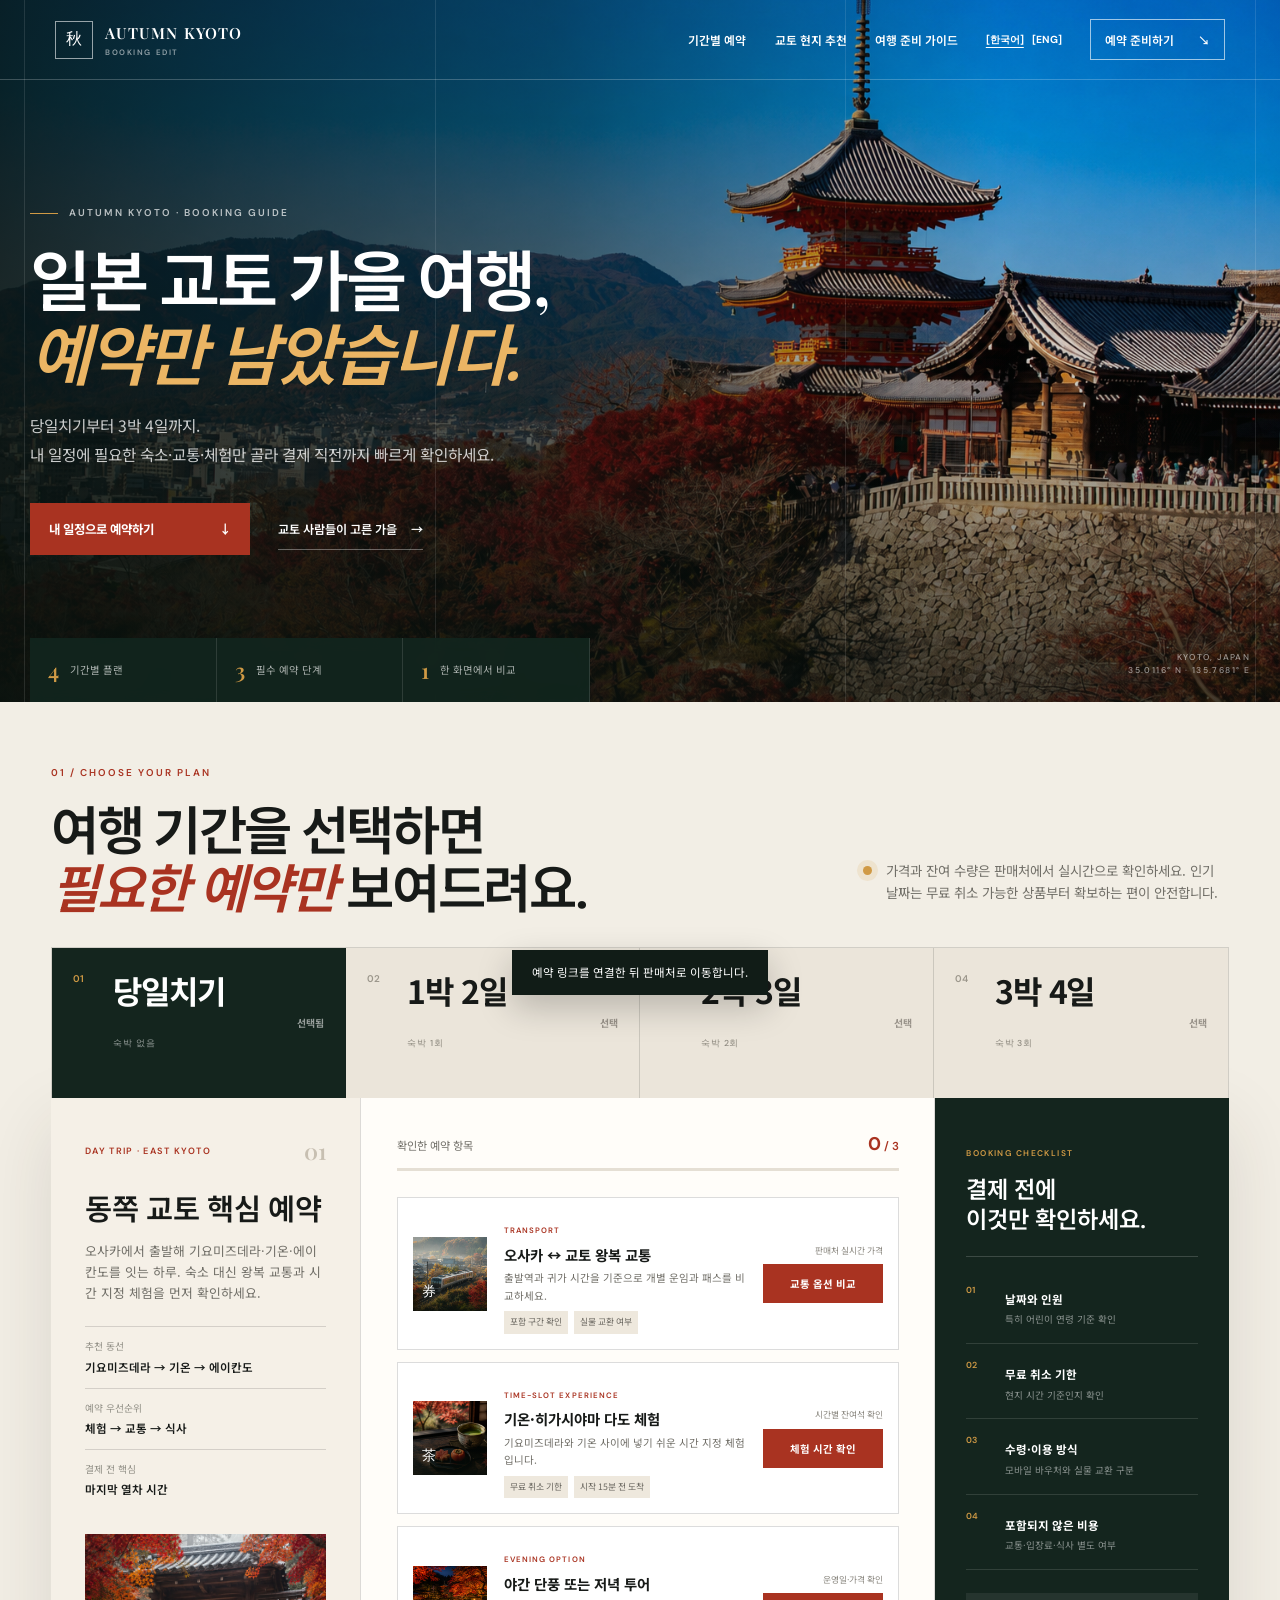
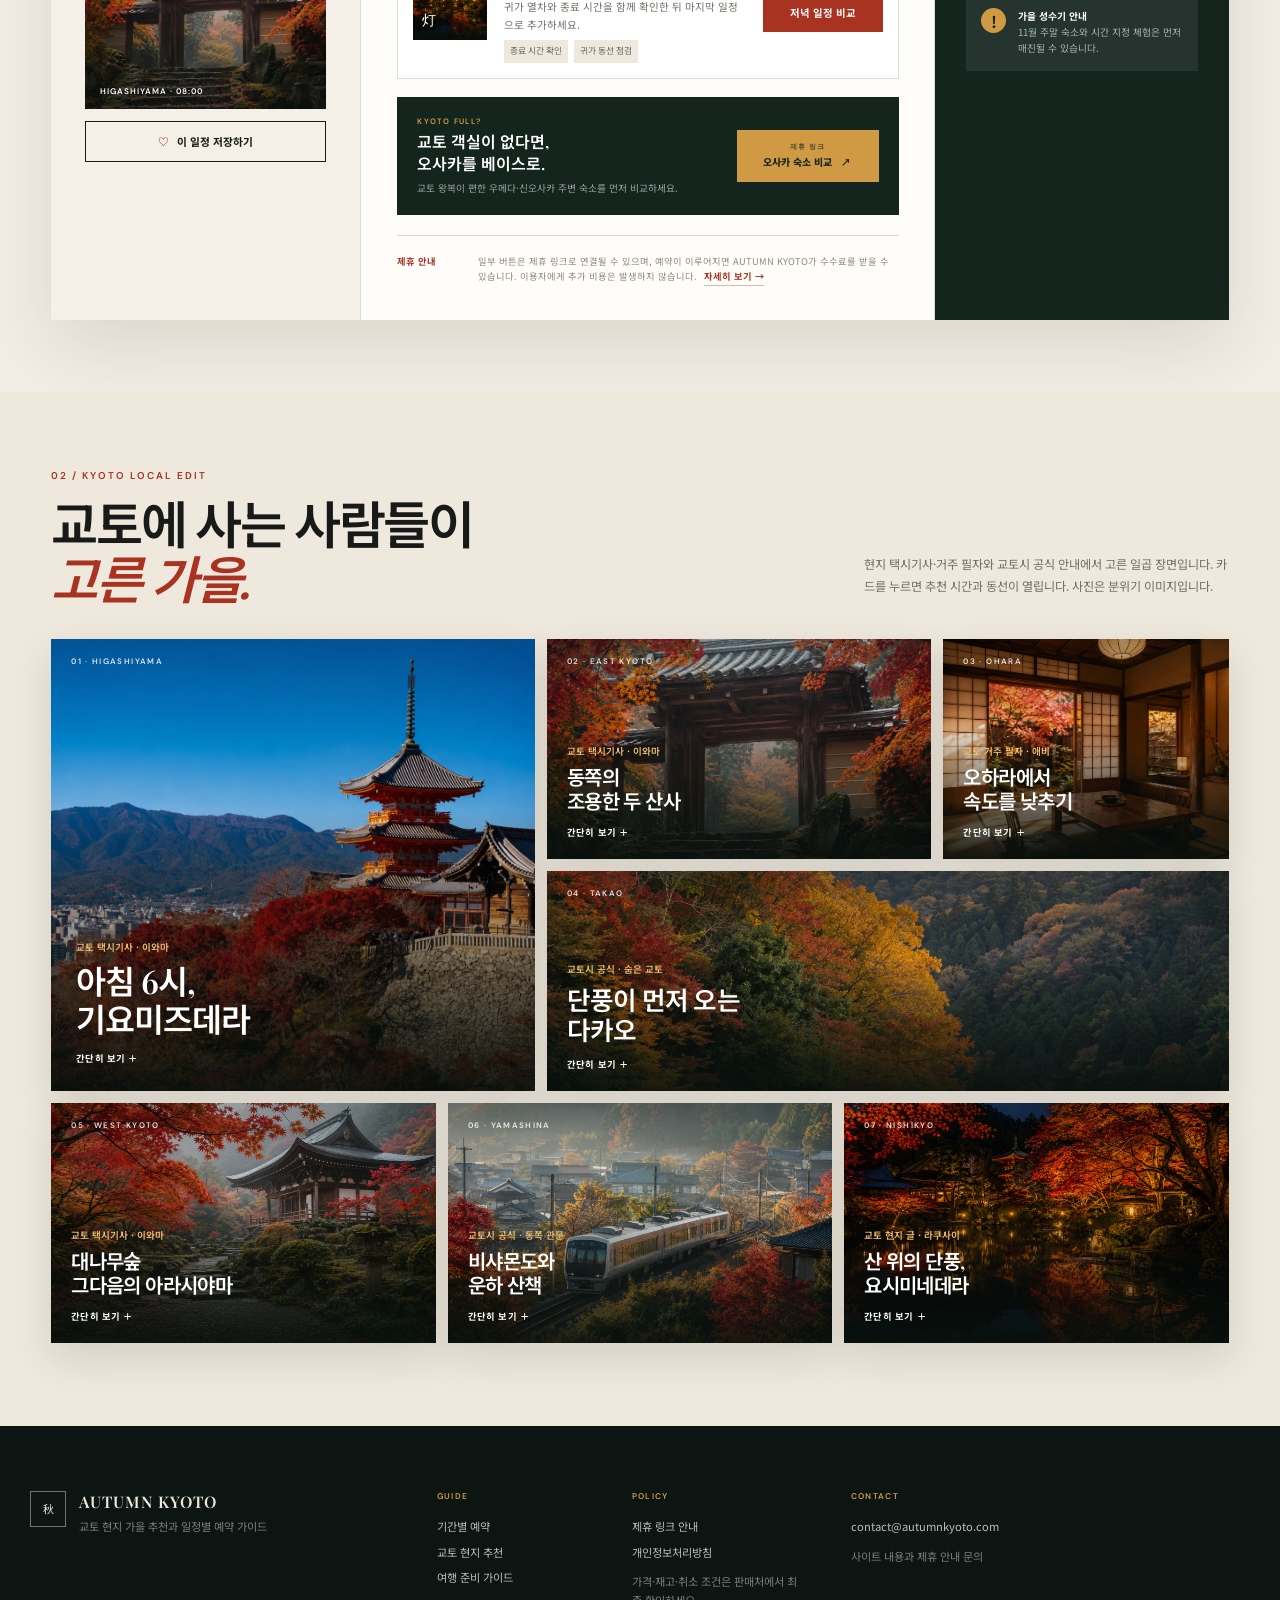
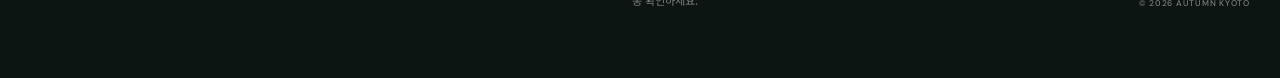
==== index.html @ b83fb111 "한국어 선택 언어 쿠키 연결" ====
<!doctype html>
<html lang="ko">
<head>
  <meta charset="UTF-8" />
  <meta name="viewport" content="width=device-width, initial-scale=1" />
  <meta name="description" content="일본 교토 가을 여행을 준비하는 한국인을 위한 현지 가이드. 교토 주민과 일본인이 추천하는 단풍 명소 7곳, 일정별 숙소·교통·체험 예약과 오사카 숙박 옵션을 한 번에 비교하세요." />
  <meta name="robots" content="index,follow,max-image-preview:large" />
  <meta name="google-site-verification" content="s9GA9b6uQU6ZbinOxXhGVkT0QksUnSZTHZRjvuirt-E" />
  <meta name="naver-site-verification" content="afc0cd8fdc9e73c9157fe103bc3ea1c861988723" />
  <meta name="theme-color" content="#14251e" />
  <link rel="canonical" href="https://autumnkyoto.com/" />
  <link rel="alternate" hreflang="ko" href="https://autumnkyoto.com/" />
  <link rel="alternate" hreflang="en" href="https://autumnkyoto.com/index-en.html" />
  <link rel="alternate" hreflang="x-default" href="https://autumnkyoto.com/" />
  <meta property="og:type" content="website" />
  <meta property="og:locale" content="ko_KR" />
  <meta property="og:site_name" content="AUTUMN KYOTO" />
  <meta property="og:title" content="일본 교토 가을 여행 | 현지인 추천 단풍 명소·일정별 예약" />
  <meta property="og:description" content="일본 교토 가을 여행을 준비한다면 현지인이 권하는 단풍 명소 7곳과 일정별 예약, 오사카 숙박 옵션을 함께 확인하세요." />
  <meta property="og:url" content="https://autumnkyoto.com/" />
  <meta property="og:image" content="https://autumnkyoto.com/kyoto-autumn-hero.png" />
  <meta property="og:image:width" content="1672" />
  <meta property="og:image:height" content="941" />
  <meta property="og:image:alt" content="교토의 붉은 가을 단풍 풍경" />
  <meta name="twitter:card" content="summary_large_image" />
  <meta name="twitter:title" content="일본 교토 가을 여행 | 현지인 추천 단풍 명소·일정별 예약" />
  <meta name="twitter:description" content="현지인이 권하는 교토 단풍 명소 7곳과 일정별 예약, 오사카 숙박 옵션을 한 번에 확인하세요." />
  <meta name="twitter:image" content="https://autumnkyoto.com/kyoto-autumn-hero.png" />
  <title>일본 교토 가을 여행 | 현지인 추천 단풍 명소·일정별 예약</title>
  <link rel="preconnect" href="https://fonts.googleapis.com" />
  <link rel="preconnect" href="https://fonts.gstatic.com" crossorigin />
  <link href="https://fonts.googleapis.com/css2?family=DM+Sans:wght@400;500;600;700&family=Noto+Sans+KR:wght@400;500;600;700&family=Playfair+Display:wght@500;600;700&display=swap" rel="stylesheet" />
  <link rel="stylesheet" href="styles.css" />
  <script type="application/ld+json">
    {
      "@context": "https://schema.org",
      "@type": "WebPage",
      "name": "일본 교토 가을 여행 | 현지인 추천 단풍 명소·일정별 예약",
      "url": "https://autumnkyoto.com/",
      "description": "일본 교토 가을 여행을 준비하는 한국인을 위한 현지 가이드. 교토 주민과 일본인이 추천하는 단풍 명소 7곳, 일정별 숙소·교통·체험 예약과 오사카 숙박 옵션을 비교할 수 있습니다.",
      "keywords": "일본 교토 가을 여행, 교토 단풍 명소, 교토 여행, 오사카 숙소",
      "inLanguage": "ko-KR",
      "datePublished": "2026-08-14",
      "dateModified": "2026-08-14",
      "isPartOf": {
        "@type": "WebSite",
        "name": "AUTUMN KYOTO",
        "url": "https://autumnkyoto.com/"
      },
      "publisher": {
        "@type": "Organization",
        "name": "AUTUMN KYOTO",
        "url": "https://autumnkyoto.com/"
      }
    }
  </script>
</head>
<body>
  <header class="site-header">
    <a class="brand" href="#top" aria-label="AUTUMN KYOTO 홈"><span class="brand-mark">秋</span><span><strong>AUTUMN KYOTO</strong><small>BOOKING EDIT</small></span></a>
    <button class="menu-toggle" type="button" aria-expanded="false" aria-controls="site-nav"><i></i><i></i><span class="sr-only">메뉴 열기</span></button>
    <nav id="site-nav" aria-label="주요 메뉴"><a href="#book">기간별 예약</a><a href="#local">교토 현지 추천</a><a href="kyoto-autumn-guide.html">여행 준비 가이드</a><span class="language-switch" aria-label="언어 선택"><a class="active" href="index.html?lang=ko" lang="ko" aria-current="page">[한국어]</a><a href="index-en.html?lang=en" lang="en">[ENG]</a></span><a class="nav-cta" href="#book">예약 준비하기 <span>↘</span></a></nav>
  </header>

  <main id="top">
    <section class="hero">
      <div class="hero-photo" role="img" aria-label="교토 가을 풍경"></div><div class="hero-shade"></div><div class="hero-lines"></div>
      <div class="hero-content">
        <p class="eyebrow"><span></span>AUTUMN KYOTO · BOOKING GUIDE</p>
        <h1>일본 교토 가을 여행,<br /><em>예약만 남았습니다.</em></h1>
        <p>당일치기부터 3박 4일까지.<br>내 일정에 필요한 숙소·교통·체험만 골라 결제 직전까지 빠르게 확인하세요.</p>
        <div class="hero-actions"><a class="button hero-button" href="#book">내 일정으로 예약하기 <span>↓</span></a><a href="#local" class="plain-link">교토 사람들이 고른 가을 <span>→</span></a></div>
      </div>
      <div class="hero-proof"><div><strong>4</strong><span>기간별 플랜</span></div><div><strong>3</strong><span>필수 예약 단계</span></div><div><strong>1</strong><span>한 화면에서 비교</span></div></div>
      <div class="hero-coordinate">KYOTO, JAPAN<br />35.0116° N · 135.7681° E</div>
    </section>

    <section class="booking-shell" id="book">
      <div class="booking-top">
        <div><p class="section-no">01 / CHOOSE YOUR PLAN</p><h2>여행 기간을 선택하면<br /><em>필요한 예약만</em> 보여드려요.</h2></div>
        <div class="booking-top-copy"><span class="status-dot"></span><p>가격과 잔여 수량은 판매처에서 실시간으로 확인하세요. 인기 날짜는 무료 취소 가능한 상품부터 확보하는 편이 안전합니다.</p></div>
      </div>

      <div class="duration-tabs" role="tablist" aria-label="여행 기간 선택">
        <button class="duration-tab active" role="tab" aria-selected="true" data-duration="day"><span>01</span><strong>당일치기</strong><small>숙박 없음</small><b>선택됨</b></button>
        <button class="duration-tab" role="tab" aria-selected="false" data-duration="1n2d"><span>02</span><strong>1박 2일</strong><small>숙박 1회</small><b>선택</b></button>
        <button class="duration-tab" role="tab" aria-selected="false" data-duration="2n3d"><span>03</span><strong>2박 3일</strong><small>숙박 2회</small><b>선택</b></button>
        <button class="duration-tab" role="tab" aria-selected="false" data-duration="3n4d"><span>04</span><strong>3박 4일</strong><small>숙박 3회</small><b>선택</b></button>
      </div>

      <div class="plan-dashboard" aria-live="polite">
        <aside class="plan-overview">
          <div class="overview-top"><p id="plan-label">DAY TRIP · EAST KYOTO</p><span id="plan-number">01</span></div>
          <h3 id="plan-title">동쪽 교토 핵심 예약</h3>
          <p id="plan-description">오사카에서 출발해 기요미즈데라·기온·에이칸도를 잇는 하루. 숙소 대신 왕복 교통과 시간 지정 체험을 먼저 확인하세요.</p>
          <dl><div><dt>추천 동선</dt><dd id="plan-route">기요미즈데라 → 기온 → 에이칸도</dd></div><div><dt>예약 우선순위</dt><dd id="plan-priority">체험 → 교통 → 식사</dd></div><div><dt>결제 전 핵심</dt><dd id="plan-check">마지막 열차 시간</dd></div></dl>
          <div class="overview-image" id="plan-image"><span id="plan-image-label">HIGASHIYAMA · 08:00</span></div>
          <button class="save-plan" type="button" id="save-plan"><span>♡</span> 이 일정 저장하기</button>
        </aside>

        <div class="booking-column">
          <div class="column-heading"><div><span>확인한 예약 항목</span><strong><b id="checked-count">0</b> / 3</strong></div><div class="progress-track"><i id="progress-bar"></i></div></div>
          <div class="product-list" id="product-list"></div>
          <div class="osaka-stay-option">
            <div><span>KYOTO FULL?</span><strong>교토 객실이 없다면,<br />오사카를 베이스로.</strong><p>교토 왕복이 편한 우메다·신오사카 주변 숙소를 먼저 비교하세요.</p></div>
            <a id="osaka-stay-link" href="https://kr.trip.com/hotels/osaka-hotels-list-219/?Allianceid=9886696&amp;SID=328568199&amp;trip_sub1=autumnkyoto_osaka_stay&amp;trip_sub3=D19248042" target="_blank" rel="noopener noreferrer" aria-label="제휴 링크로 오사카 숙소 비교하기"><small>제휴 링크</small>오사카 숙소 비교 <span>↗</span></a>
          </div>
          <div class="affiliate-note"><span>제휴 안내</span><p>일부 버튼은 제휴 링크로 연결될 수 있으며, 예약이 이루어지면 AUTUMN KYOTO가 수수료를 받을 수 있습니다. 이용자에게 추가 비용은 발생하지 않습니다. <a href="affiliate-disclosure.html">자세히 보기 →</a></p></div>
        </div>

        <aside class="checkout-guide">
          <div class="guide-head"><span>BOOKING CHECKLIST</span><strong>결제 전에<br />이것만 확인하세요.</strong></div>
          <ul><li><span>01</span><div><strong>날짜와 인원</strong><p>특히 어린이 연령 기준 확인</p></div></li><li><span>02</span><div><strong>무료 취소 기한</strong><p>현지 시간 기준인지 확인</p></div></li><li><span>03</span><div><strong>수령·이용 방식</strong><p>모바일 바우처와 실물 교환 구분</p></div></li><li><span>04</span><div><strong>포함되지 않은 비용</strong><p>교통·입장료·식사 별도 여부</p></div></li></ul>
          <div class="guide-alert"><i>!</i><p><strong>가을 성수기 안내</strong><br />11월 주말 숙소와 시간 지정 체험은 먼저 매진될 수 있습니다.</p></div>
        </aside>
      </div>
    </section>

    <section class="local-edit" id="local" aria-labelledby="local-title">
      <div class="local-edit-head">
        <div><p class="section-no">02 / KYOTO LOCAL EDIT</p><h2 id="local-title">교토에 사는 사람들이<br /><em>고른 가을.</em></h2></div>
        <p>현지 택시기사·거주 필자와 교토시 공식 안내에서 고른 일곱 장면입니다. 카드를 누르면 추천 시간과 동선이 열립니다. 사진은 분위기 이미지입니다.</p>
      </div>

      <div class="local-card-track" aria-label="교토 현지 가을 추천">
        <button class="local-card local-kiyomizu" type="button" data-place="kiyomizu" aria-haspopup="dialog">
          <span class="local-card-no">01 · HIGASHIYAMA</span>
          <span class="local-card-copy"><small>교토 택시기사 · 이와마</small><strong>아침 6시,<br />기요미즈데라</strong><b>간단히 보기 ＋</b></span>
        </button>
        <button class="local-card local-east" type="button" data-place="east" aria-haspopup="dialog">
          <span class="local-card-no">02 · EAST KYOTO</span>
          <span class="local-card-copy"><small>교토 택시기사 · 이와마</small><strong>동쪽의<br />조용한 두 산사</strong><b>간단히 보기 ＋</b></span>
        </button>
        <button class="local-card local-ohara" type="button" data-place="ohara" aria-haspopup="dialog">
          <span class="local-card-no">03 · OHARA</span>
          <span class="local-card-copy"><small>교토 거주 필자 · 애비</small><strong>오하라에서<br />속도를 낮추기</strong><b>간단히 보기 ＋</b></span>
        </button>
        <button class="local-card local-takao" type="button" data-place="takao" aria-haspopup="dialog">
          <span class="local-card-no">04 · TAKAO</span>
          <span class="local-card-copy"><small>교토시 공식 · 숨은 교토</small><strong>단풍이 먼저 오는<br />다카오</strong><b>간단히 보기 ＋</b></span>
        </button>
        <button class="local-card local-west" type="button" data-place="west" aria-haspopup="dialog">
          <span class="local-card-no">05 · WEST KYOTO</span>
          <span class="local-card-copy"><small>교토 택시기사 · 이와마</small><strong>대나무숲<br />그다음의 아라시야마</strong><b>간단히 보기 ＋</b></span>
        </button>
        <button class="local-card local-yamashina" type="button" data-place="yamashina" aria-haspopup="dialog">
          <span class="local-card-no">06 · YAMASHINA</span>
          <span class="local-card-copy"><small>교토시 공식 · 동쪽 관문</small><strong>비샤몬도와<br />운하 산책</strong><b>간단히 보기 ＋</b></span>
        </button>
        <button class="local-card local-nishikyo" type="button" data-place="nishikyo" aria-haspopup="dialog">
          <span class="local-card-no">07 · NISHIKYO</span>
          <span class="local-card-copy"><small>교토 현지 글 · 라쿠사이</small><strong>산 위의 단풍,<br />요시미네데라</strong><b>간단히 보기 ＋</b></span>
        </button>
      </div>
    </section>
  </main>

  <div class="place-modal" id="place-modal" hidden>
    <div class="place-modal-backdrop" data-modal-close></div>
    <section class="place-modal-panel" role="dialog" aria-modal="true" aria-labelledby="place-modal-title">
      <button class="place-modal-close" type="button" data-modal-close aria-label="여행지 소개 닫기">×</button>
      <div class="place-modal-image" id="place-modal-image" role="img"></div>
      <div class="place-modal-content">
        <p class="place-modal-kicker" id="place-modal-kicker"></p>
        <h2 id="place-modal-title"></h2>
        <p class="place-modal-intro" id="place-modal-intro"></p>
        <dl class="place-modal-facts">
          <div><dt>추천 시간</dt><dd id="place-modal-time"></dd></div>
          <div><dt>함께 걷기</dt><dd id="place-modal-route"></dd></div>
          <div><dt>현지 팁</dt><dd id="place-modal-tip"></dd></div>
        </dl>
        <div class="place-modal-bottom"><p>운영시간·교통·특별관람은 방문 전 공식 안내에서 다시 확인하세요.</p><a id="place-modal-link" href="#" target="_blank" rel="noopener noreferrer">한국어 공식 안내 보기 ↗</a></div>
      </div>
    </section>
  </div>

  <div class="booking-toast" id="booking-toast" role="status" aria-live="polite">예약 링크를 연결한 뒤 판매처로 이동합니다.</div>
  <footer><div class="footer-brand"><span>秋</span><div><strong>AUTUMN KYOTO</strong><p>교토 현지 가을 추천과 일정별 예약 가이드</p></div></div><div class="footer-links"><strong>GUIDE</strong><a href="#book">기간별 예약</a><a href="#local">교토 현지 추천</a><a href="kyoto-autumn-guide.html">여행 준비 가이드</a></div><div class="footer-links"><strong>POLICY</strong><a href="affiliate-disclosure.html">제휴 링크 안내</a><a href="privacy.html">개인정보처리방침</a><p>가격·재고·취소 조건은 판매처에서 최종 확인하세요.</p></div><div class="footer-links footer-contact"><strong>CONTACT</strong><a href="mailto:contact@autumnkyoto.com">contact@autumnkyoto.com</a><p>사이트 내용과 제휴 안내 문의</p></div><p class="copyright">© <span id="year"></span> AUTUMN KYOTO</p></footer>
  <script src="script.js"></script>
</body>
</html>
---- styles.css ----
:root{--ink:#171a18;--paper:#f2eee5;--paper2:#e6dfd1;--white:#fffdf9;--forest:#14251e;--forest2:#1d3329;--red:#a93321;--red2:#812416;--gold:#d09a45;--muted:#716f68;--line:rgba(23,26,24,.15);--serif:"Playfair Display","Noto Sans KR",serif;--sans:"Noto Sans KR",sans-serif;--latin:"DM Sans",sans-serif}
*{box-sizing:border-box}html{scroll-behavior:smooth}body{margin:0;background:var(--paper);color:var(--ink);font-family:var(--sans);line-height:1.65;overflow-x:hidden}a{color:inherit;text-decoration:none}button{font:inherit;color:inherit}.sr-only{position:absolute;width:1px;height:1px;padding:0;margin:-1px;overflow:hidden;clip:rect(0,0,0,0);white-space:nowrap;border:0}.site-header{height:80px;padding:0 clamp(24px,4.3vw,82px);position:absolute;z-index:30;top:0;left:0;right:0;display:flex;align-items:center;justify-content:space-between;color:#fff;border-bottom:1px solid rgba(255,255,255,.22)}.brand{display:flex;align-items:center;gap:12px}.brand-mark{display:grid;place-items:center;width:38px;height:38px;border:1px solid rgba(255,255,255,.58);font-family:serif}.brand>span:last-child{display:flex;flex-direction:column;line-height:1.15}.brand strong{font:600 .96rem var(--serif);letter-spacing:.07em}.brand small{font:600 .49rem var(--latin);letter-spacing:.2em;color:rgba(255,255,255,.55);margin-top:4px}.site-header nav{display:flex;align-items:center;gap:clamp(18px,2.2vw,38px);font-size:.74rem;font-weight:600}.site-header nav>a:not(.nav-cta){position:relative}.site-header nav>a:not(.nav-cta):after{content:"";position:absolute;left:0;right:100%;bottom:-8px;height:1px;background:#fff;transition:.25s}.site-header nav>a:hover:after{right:0}.nav-cta{border:1px solid rgba(255,255,255,.62);padding:10px 14px;display:flex;align-items:center;gap:24px}.menu-toggle{display:none;background:none;border:0;width:38px}.menu-toggle i{display:block;width:23px;height:1px;background:#fff;margin:6px auto}
.hero{height:min(860px,94svh);min-height:650px;position:relative;color:#fff;display:flex;align-items:center;overflow:hidden}.hero-photo,.hero-shade,.hero-lines{position:absolute;inset:0}.hero-photo{background:#34211c url("kyoto-autumn-hero.png") center/cover no-repeat}.hero-shade{background:linear-gradient(90deg,rgba(9,18,14,.88) 0%,rgba(9,18,14,.58) 43%,rgba(9,18,14,.13) 78%),linear-gradient(0deg,rgba(8,15,12,.65),transparent 52%)}.hero-lines{left:4.3vw;right:4.3vw;border-left:1px solid rgba(255,255,255,.11);border-right:1px solid rgba(255,255,255,.11);background:linear-gradient(90deg,transparent 33.33%,rgba(255,255,255,.1) 33.33%,rgba(255,255,255,.1) calc(33.33% + 1px),transparent calc(33.33% + 1px),transparent 66.66%,rgba(255,255,255,.1) 66.66%,rgba(255,255,255,.1) calc(66.66% + 1px),transparent calc(66.66% + 1px))}.hero-content{position:relative;z-index:2;margin-left:clamp(30px,8.4vw,160px);width:min(900px,82vw);padding-top:50px}.eyebrow,.section-no{font:600 .62rem/1.4 var(--latin);letter-spacing:.2em}.eyebrow{display:flex;align-items:center;gap:11px;color:rgba(255,255,255,.7)}.eyebrow span{width:28px;height:1px;background:var(--gold)}.hero h1,.booking-top h2,.order-title h2,.decision-content h2,.faq h2,.closing h2{font:600 clamp(2.9rem,5.2vw,5.8rem)/1.1 var(--serif);letter-spacing:-.045em;margin:22px 0}.hero h1 em,.booking-top h2 em,.order-title h2 em,.closing h2 em{font-style:italic;color:#ebb564}.hero-content>p:not(.eyebrow){max-width:650px;color:rgba(255,255,255,.78);font-size:.98rem;line-height:1.85}.hero-actions{display:flex;align-items:center;gap:28px;margin-top:34px}.button{display:inline-flex;justify-content:space-between;align-items:center;gap:42px;padding:16px 19px;min-width:220px;font-size:.78rem;font-weight:700}.hero-button{background:var(--red)}.hero-button:hover{background:var(--red2)}.plain-link{font-size:.76rem;font-weight:600;border-bottom:1px solid rgba(255,255,255,.35);padding:10px 0}.plain-link span{margin-left:11px}.hero-proof{position:absolute;z-index:3;left:8.4vw;bottom:0;display:grid;grid-template-columns:repeat(3,1fr);width:min(560px,65vw);background:rgba(18,37,30,.92);backdrop-filter:blur(8px)}.hero-proof>div{display:flex;align-items:center;gap:11px;padding:18px;border-right:1px solid rgba(255,255,255,.12)}.hero-proof strong{font:600 1.35rem var(--serif);color:var(--gold)}.hero-proof span{font-size:.65rem;color:rgba(255,255,255,.66)}.hero-coordinate{position:absolute;right:5vw;bottom:24px;z-index:2;text-align:right;font:500 .53rem/1.6 var(--latin);letter-spacing:.16em;color:rgba(255,255,255,.55)}
.booking-shell{padding:115px clamp(22px,4vw,76px) 125px;max-width:1800px;margin:auto}.booking-top{display:grid;grid-template-columns:1.2fr .62fr;gap:8vw;align-items:end;margin:0 clamp(0px,3.5vw,68px) 56px}.section-no{color:var(--red);margin:0 0 20px}.booking-top h2,.order-title h2,.decision-content h2,.faq h2,.closing h2{font-size:clamp(2.35rem,4.1vw,4.8rem);margin:0}.booking-top h2 em{color:var(--red)}.booking-top-copy{display:flex;gap:14px;align-items:flex-start;color:var(--muted);font-size:.84rem;padding-bottom:12px}.booking-top-copy p{margin:0}.status-dot{width:9px;height:9px;background:var(--gold);border-radius:50%;flex:0 0 auto;margin-top:7px;box-shadow:0 0 0 6px rgba(208,154,69,.14)}.duration-tabs{display:grid;grid-template-columns:repeat(4,1fr);border:1px solid var(--line);border-bottom:0}.duration-tab{min-height:112px;border:0;border-right:1px solid var(--line);background:#ebe5da;padding:18px 21px;display:grid;grid-template-columns:29px 1fr auto;gap:3px 11px;text-align:left;cursor:pointer}.duration-tab:last-child{border-right:0}.duration-tab>span{grid-row:1/3;font:600 .61rem var(--latin);color:#9b968b}.duration-tab strong{font-size:1rem}.duration-tab small{grid-column:2;font:500 .54rem var(--latin);letter-spacing:.1em;color:#8c887e}.duration-tab b{grid-column:3;grid-row:1/3;align-self:center;font-size:.62rem;color:#99938a}.duration-tab:hover,.duration-tab.active{background:var(--forest);color:#fff}.duration-tab.active>span,.duration-tab:hover>span{color:var(--gold)}.duration-tab.active small,.duration-tab:hover small,.duration-tab.active b,.duration-tab:hover b{color:rgba(255,255,255,.55)}.plan-dashboard{display:grid;grid-template-columns:minmax(270px,.78fr) minmax(500px,1.45fr) minmax(270px,.74fr);background:var(--white);box-shadow:0 26px 70px rgba(50,42,30,.12)}.plan-overview{background:#f5f0e7;padding:38px 34px;display:flex;flex-direction:column}.overview-top{display:flex;justify-content:space-between;align-items:center}.overview-top p{font:600 .57rem var(--latin);letter-spacing:.14em;color:var(--red);margin:0}.overview-top span{font:600 1.4rem var(--serif);color:#c7bfb1}.plan-overview h3{font:600 clamp(1.75rem,2.3vw,2.7rem)/1.18 var(--serif);margin:25px 0 14px}.plan-overview>p{color:var(--muted);font-size:.8rem;margin:0 0 23px}.plan-overview dl{margin:0}.plan-overview dl>div{padding:11px 0;border-top:1px solid var(--line)}.plan-overview dt{font-size:.61rem;color:#929087}.plan-overview dd{font-size:.72rem;font-weight:600;margin:3px 0 0}.overview-image{height:175px;background:url("kyoto-temple-gate.png") center 55%/cover no-repeat;margin:24px 0 12px;position:relative}.overview-image:after{content:"";position:absolute;inset:0;background:linear-gradient(0deg,rgba(9,17,14,.6),transparent 58%)}.overview-image span{position:absolute;z-index:1;left:15px;bottom:12px;color:#fff;font:600 .51rem var(--latin);letter-spacing:.12em}.save-plan{border:1px solid var(--ink);background:transparent;padding:11px;cursor:pointer;font-size:.67rem;font-weight:700}.save-plan span{margin-right:5px;color:var(--red)}.save-plan.saved{background:var(--ink);color:#fff}.booking-column{padding:34px clamp(25px,2.8vw,48px);border-left:1px solid var(--line);border-right:1px solid var(--line)}.column-heading>div:first-child{display:flex;justify-content:space-between;align-items:baseline}.column-heading span{font-size:.7rem;color:var(--muted)}.column-heading strong{font:600 .72rem var(--latin);color:var(--red)}.column-heading strong b{font-size:1.15rem}.progress-track{height:3px;background:#e5dfd4;margin:12px 0 26px}.progress-track i{display:block;width:0;height:100%;background:var(--red);transition:.3s}.product-list{display:flex;flex-direction:column;gap:12px}.product-card{display:grid;grid-template-columns:74px 1fr auto;gap:17px;align-items:center;border:1px solid var(--line);padding:15px;position:relative;transition:.2s;background:#fff}.product-card:hover{border-color:rgba(169,51,33,.45);box-shadow:0 12px 30px rgba(45,35,24,.08);transform:translateY(-1px)}.product-card.completed{border-color:#4f775f;background:#f4f8f3}.product-icon{width:74px;height:74px;background:var(--forest);color:#fff;display:grid;place-items:center;position:relative;overflow:hidden}.product-icon:before{content:"";position:absolute;inset:0;background:linear-gradient(135deg,transparent,rgba(255,255,255,.1))}.product-icon span{font-family:serif;font-size:1.8rem}.product-copy small{font:600 .49rem var(--latin);letter-spacing:.13em;color:var(--red)}.product-copy h4{font-size:.9rem;margin:3px 0}.product-copy p{font-size:.66rem;color:var(--muted);margin:0}.product-meta{display:flex;gap:6px;margin-top:7px}.product-meta span{padding:4px 6px;background:#eee8dd;font-size:.55rem;color:#69665f}.product-action{text-align:right;min-width:120px}.product-action>span{display:block;font-size:.55rem;color:#89867e;margin-bottom:6px}.booking-cta{border:0;background:var(--red);color:#fff;padding:11px 13px;font-size:.65rem;font-weight:700;cursor:pointer;width:100%}.booking-cta:hover{background:var(--red2)}.product-card.completed .booking-cta{background:#4f775f}.affiliate-note{display:grid;grid-template-columns:68px 1fr;gap:13px;padding:18px 0 0;margin-top:20px;border-top:1px solid var(--line)}.affiliate-note span{font-size:.58rem;font-weight:700;color:var(--red)}.affiliate-note p{font-size:.58rem;color:#8c887f;margin:0}.checkout-guide{background:var(--forest);color:#fff;padding:38px 31px}.guide-head{border-bottom:1px solid rgba(255,255,255,.17);padding-bottom:22px}.guide-head span{font:600 .52rem var(--latin);letter-spacing:.17em;color:var(--gold)}.guide-head strong{display:block;font:600 1.45rem/1.3 var(--serif);margin-top:11px}.checkout-guide ul{list-style:none;padding:12px 0 0;margin:0}.checkout-guide li{display:grid;grid-template-columns:27px 1fr;gap:12px;padding:15px 0;border-bottom:1px solid rgba(255,255,255,.12)}.checkout-guide li>span{font:600 .55rem var(--latin);color:var(--gold)}.checkout-guide li strong{font-size:.72rem}.checkout-guide li p{margin:2px 0 0;font-size:.6rem;color:rgba(255,255,255,.5)}.guide-alert{display:flex;gap:12px;margin-top:23px;padding:15px;background:rgba(255,255,255,.07)}.guide-alert i{display:grid;place-items:center;width:25px;height:25px;border-radius:50%;background:var(--gold);color:var(--forest);font-style:normal;font-weight:700;flex:0 0 auto}.guide-alert p{font-size:.61rem;color:rgba(255,255,255,.62);margin:0}.guide-alert strong{color:#fff}
.order-section{background:var(--forest);color:#fff;padding:125px clamp(30px,8vw,150px)}.order-title{display:grid;grid-template-columns:1.3fr .55fr;gap:8vw;align-items:end}.section-no.light{color:var(--gold)}.order-title h2{grid-column:1;grid-row:2}.order-title h2 em{color:#ebb564}.order-title>p:last-child{grid-column:2;grid-row:2;color:rgba(255,255,255,.57);font-size:.83rem}.order-steps{display:grid;grid-template-columns:repeat(3,1fr);margin-top:62px;border-top:1px solid rgba(255,255,255,.25);border-bottom:1px solid rgba(255,255,255,.25)}.order-steps article{padding:34px;border-right:1px solid rgba(255,255,255,.18);position:relative}.order-steps article:last-child{border-right:0}.order-steps article>span{font:600 2.3rem var(--serif);color:rgba(255,255,255,.18)}.order-steps small{display:block;font:600 .52rem var(--latin);letter-spacing:.15em;color:var(--gold);margin-top:25px}.order-steps h3{font:600 1.8rem var(--serif);margin:5px 0}.order-steps p{color:rgba(255,255,255,.56);font-size:.75rem;max-width:250px}.order-steps b{display:inline-block;padding:6px 8px;background:rgba(255,255,255,.09);font-size:.57rem;margin-top:18px;color:#e8dfd0}
.decision-section{display:grid;grid-template-columns:.9fr 1.1fr;min-height:720px}.decision-photo{background:url("kyoto-tea.png") center/cover no-repeat;position:relative}.decision-photo:after{content:"";position:absolute;inset:0;background:linear-gradient(0deg,rgba(10,18,15,.75),transparent 60%)}.decision-photo>div{position:absolute;z-index:1;left:42px;bottom:40px;color:#fff}.decision-photo small{font:600 .52rem var(--latin);letter-spacing:.17em;color:#e6b36d}.decision-photo strong{display:block;font:600 2rem/1.25 var(--serif);margin-top:8px}.decision-content{padding:clamp(60px,7vw,125px);background:#f7f3eb}.decision-content h2{font-size:clamp(2.2rem,3.7vw,4.1rem);margin-bottom:38px}.decision-list article{display:grid;grid-template-columns:55px 1fr;gap:18px;padding:20px 0;border-top:1px solid var(--line)}.decision-list article:last-child{border-bottom:1px solid var(--line)}.decision-list article>span{display:grid;place-items:center;width:48px;height:48px;border-radius:50%;background:var(--red);color:#fff;font-size:.69rem;font-weight:700}.decision-list strong{font-size:.84rem}.decision-list p{font-size:.7rem;color:var(--muted);margin:4px 0 0}
.faq{padding:125px clamp(30px,8vw,150px);display:grid;grid-template-columns:.7fr 1.3fr;gap:9vw}.faq h2{font-size:clamp(2.2rem,3.8vw,4.3rem)}.faq-list{border-top:1px solid var(--ink)}.faq details{border-bottom:1px solid var(--line)}.faq summary{list-style:none;cursor:pointer;padding:22px 0;display:flex;justify-content:space-between;font-size:.82rem;font-weight:700}.faq summary::-webkit-details-marker{display:none}.faq summary span{font-size:1rem;color:var(--red)}.faq details[open] summary span{transform:rotate(45deg)}.faq details p{margin:-7px 45px 22px 0;color:var(--muted);font-size:.72rem}.closing{position:relative;overflow:hidden;background:var(--red);color:#fff;padding:110px clamp(30px,9vw,170px)}.closing h2{max-width:900px}.closing>p:not(.section-no){color:rgba(255,255,255,.65);font-size:.82rem}.closing-button{position:relative;z-index:2;background:#fff;color:var(--red);margin-top:24px}.closing-mark{position:absolute;right:5vw;top:-110px;font-family:serif;font-size:min(40vw,580px);line-height:1;color:rgba(255,255,255,.08)}
.booking-toast{position:fixed;left:50%;bottom:25px;z-index:60;transform:translate(-50%,120px);background:#111c17;color:#fff;padding:13px 20px;font-size:.72rem;box-shadow:0 12px 35px rgba(0,0,0,.22);transition:.3s}.booking-toast.show{transform:translate(-50%,0)}footer{background:#0c1511;color:#eee8dd;padding:65px clamp(30px,5vw,95px);display:grid;grid-template-columns:1.7fr .7fr .8fr .65fr;gap:5vw;font-size:.7rem}.footer-brand{display:flex;gap:13px}.footer-brand>span{display:grid;place-items:center;width:36px;height:36px;border:1px solid rgba(255,255,255,.4);font-family:serif}.footer-brand strong{font:600 1rem var(--serif);letter-spacing:.06em}.footer-brand p,footer>div:nth-child(3) p,.copyright{color:rgba(255,255,255,.45);margin:4px 0}.footer-brand+div{display:flex;flex-direction:column;gap:7px}footer>div>strong{font:600 .52rem var(--latin);letter-spacing:.16em;color:var(--gold);margin-bottom:8px}.copyright{align-self:end;text-align:right;font:500 .52rem var(--latin);letter-spacing:.09em}
@media(max-width:1180px){.plan-dashboard{grid-template-columns:.7fr 1.3fr}.checkout-guide{grid-column:1/-1;display:grid;grid-template-columns:.6fr 1.4fr .7fr;gap:28px}.checkout-guide ul{display:grid;grid-template-columns:1fr 1fr;gap:0 20px}.guide-alert{align-self:start}.order-title{grid-template-columns:1fr .65fr}}
@media(max-width:860px){.site-header{height:70px;padding:0 22px}.site-header nav{display:none;position:absolute;top:70px;left:0;right:0;background:var(--forest);padding:24px;flex-direction:column;align-items:flex-start;border-top:1px solid rgba(255,255,255,.15)}.site-header nav.open{display:flex}.menu-toggle{display:block}.hero{height:100svh;min-height:680px}.hero-lines{left:22px;right:22px}.hero-content{margin:0 24px;width:auto}.hero h1{font-size:clamp(2.5rem,11vw,4.3rem)}.hero-actions{flex-direction:column;align-items:flex-start;gap:14px}.hero-proof{left:0;width:100%;grid-template-columns:repeat(3,1fr)}.hero-coordinate{display:none}.booking-shell{padding:88px 20px}.booking-top{grid-template-columns:1fr;margin:0 0 38px}.duration-tabs{grid-template-columns:1fr 1fr}.duration-tab:nth-child(2){border-right:0}.duration-tab:nth-child(-n+2){border-bottom:1px solid var(--line)}.plan-dashboard{grid-template-columns:1fr}.booking-column{border-left:0;border-right:0}.checkout-guide{grid-column:auto;display:block}.checkout-guide ul{display:block}.order-section{padding:90px 24px}.order-title{grid-template-columns:1fr}.order-title h2,.order-title>p:last-child{grid-column:auto;grid-row:auto}.order-title>p:last-child{margin-top:20px}.order-steps{grid-template-columns:1fr}.order-steps article{border-right:0;border-bottom:1px solid rgba(255,255,255,.18)}.decision-section{grid-template-columns:1fr}.decision-photo{min-height:480px}.decision-content{padding:75px 24px}.faq{padding:90px 24px;grid-template-columns:1fr}.closing{padding:90px 24px}footer{grid-template-columns:1fr 1fr}.copyright{text-align:left}}
@media(max-width:540px){.brand small{display:none}.hero h1{font-size:2.65rem}.hero-content>p:not(.eyebrow){font-size:.84rem}.button{width:100%}.hero-proof>div{padding:13px 8px;display:block;text-align:center}.hero-proof strong{display:block}.duration-tab{grid-template-columns:22px 1fr;padding:14px 12px}.duration-tab b{display:none}.plan-overview,.booking-column,.checkout-guide{padding:30px 20px}.product-card{grid-template-columns:58px 1fr}.product-icon{width:58px;height:67px}.product-action{grid-column:1/-1;display:flex;align-items:center;justify-content:space-between;gap:15px;text-align:left}.product-action>span{margin:0}.booking-cta{width:auto}.affiliate-note{grid-template-columns:1fr}.decision-photo{min-height:390px}.faq details p{margin-right:0}.closing h2,.faq h2,.booking-top h2,.order-title h2{font-size:2.45rem}footer{grid-template-columns:1fr}}
@media(prefers-reduced-motion:reduce){html{scroll-behavior:auto}*{transition:none!important}}
.product-thumb{width:74px;height:74px;background-color:var(--forest);background-size:cover;background-position:center;display:grid;place-items:end start;position:relative;overflow:hidden}.product-thumb:before{content:"";position:absolute;inset:0;background:linear-gradient(0deg,rgba(8,17,13,.72),transparent 62%)}.product-thumb span{position:relative;z-index:1;color:#fff;font-family:serif;font-size:.9rem;padding:7px 9px}.visual-booking{padding:115px clamp(30px,6vw,115px) 130px;max-width:1800px;margin:auto}.visual-booking-head{display:grid;grid-template-columns:1.25fr .55fr;gap:8vw;align-items:end;margin-bottom:45px}.visual-booking-head h2{font:600 clamp(2.25rem,3.8vw,4.4rem)/1.15 var(--serif);letter-spacing:-.04em;margin:0}.visual-booking-head>p{color:var(--muted);font-size:.76rem}.visual-booking-grid{display:grid;grid-template-columns:1.1fr .9fr .9fr;grid-template-rows:285px 245px;gap:12px}.booking-scene{position:relative;overflow:hidden;color:#fff;background-size:cover;background-position:center}.booking-scene:after{content:"";position:absolute;inset:0;background:linear-gradient(0deg,rgba(7,15,11,.8),transparent 64%)}.booking-scene>span{position:absolute;z-index:2;top:20px;left:22px;font:600 .51rem var(--latin);letter-spacing:.15em;color:rgba(255,255,255,.72)}.booking-scene>div{position:absolute;z-index:2;left:24px;right:24px;bottom:21px}.booking-scene small{display:block;font-size:.61rem;color:rgba(255,255,255,.66)}.booking-scene strong{display:block;font:600 1.45rem var(--serif);margin:2px 0}.booking-scene b{position:absolute;right:0;bottom:3px;font-size:.6rem}.scene-stay{grid-row:1/3;background-image:url("kyoto-booking-stay.png")}.scene-train{background-image:url("kyoto-booking-train.png")}.scene-tea{background-image:url("kyoto-tea.png")}.scene-night{grid-column:2/4;background-image:url("kyoto-booking-night.png")}
@media(max-width:860px){.visual-booking{padding:88px 20px}.visual-booking-head{grid-template-columns:1fr}.visual-booking-grid{grid-template-columns:1fr 1fr;grid-template-rows:360px 260px 300px}.scene-stay{grid-row:1}.scene-night{grid-column:1/3}.product-thumb{width:74px;height:74px}}
@media(max-width:540px){.visual-booking-head h2{font-size:2.45rem}.visual-booking-grid{grid-template-columns:1fr;grid-template-rows:repeat(4,330px)}.scene-night{grid-column:auto}.product-thumb{width:58px;height:67px}}
.hero-photo{background-image:url("pexels-kiyomizudera-hero.png");background-position:center 52%;background-size:cover;background-repeat:no-repeat}
.duration-tab{min-height:150px;padding-top:24px;padding-bottom:24px}.duration-tab strong{font-size:2rem;line-height:1.15;letter-spacing:-.035em}
@media(max-width:860px){.duration-tab{min-height:126px}.duration-tab strong{font-size:1.55rem}}
@media(max-width:540px){.duration-tab{min-height:116px}.duration-tab strong{font-size:1.4rem}}
.booking-shell{padding-top:64px;padding-bottom:72px}.booking-top{margin-bottom:32px}.visual-booking{padding-top:58px;padding-bottom:64px}.visual-booking-head{margin-bottom:32px}.order-section{padding-top:64px;padding-bottom:70px}.order-steps{margin-top:36px}.decision-section{min-height:0}.decision-photo{min-height:520px}.decision-content{padding-top:64px;padding-bottom:64px}.faq{padding-top:70px;padding-bottom:74px}.closing{padding-top:66px;padding-bottom:68px}
@media(max-width:860px){.booking-shell{padding-top:50px;padding-bottom:56px}.visual-booking{padding-top:50px;padding-bottom:54px}.order-section{padding-top:56px;padding-bottom:60px}.decision-photo{min-height:420px}.decision-content{padding-top:56px;padding-bottom:58px}.faq{padding-top:58px;padding-bottom:60px}.closing{padding-top:58px;padding-bottom:60px}}

/* Keep every section full-bleed while constraining only the inner reading width. */
html,body,main{width:100%;min-width:320px}
.hero{width:100%;height:clamp(640px,78svh,760px);margin:0}
.site-header{left:0;right:0;width:100%;transform:none}
.hero-content{margin-left:max(30px,calc((100% - 1440px)/2))}
.hero-lines{left:max(24px,calc((100% - 1510px)/2));right:max(24px,calc((100% - 1510px)/2))}
.hero-proof{left:max(30px,calc((100% - 1440px)/2))}
.hero-coordinate{right:max(30px,calc((100% - 1440px)/2))}
.booking-shell,.visual-booking,.decision-section,.faq{width:100%;max-width:none}
.booking-top,.duration-tabs,.plan-dashboard,.visual-booking-head,.visual-booking-grid{max-width:1480px;margin-left:auto;margin-right:auto}
.decision-content>*{max-width:760px}
.faq{grid-template-columns:minmax(280px,430px) minmax(520px,760px);justify-content:center;gap:clamp(50px,8vw,150px)}
.order-title,.order-steps{max-width:1320px;margin-left:auto;margin-right:auto}
.closing{padding-left:max(30px,calc((100vw - 1320px)/2));padding-right:max(30px,calc((100vw - 1320px)/2))}
footer{padding-left:max(30px,calc((100vw - 1480px)/2));padding-right:max(30px,calc((100vw - 1480px)/2))}
@media(max-width:860px){.site-header{left:0;right:0;width:auto;transform:none}.hero{width:100%;height:100svh;min-height:680px}.hero-content{margin:0 24px}.hero-lines{left:22px;right:22px}.hero-proof{left:0}.booking-shell,.visual-booking,.decision-section,.faq{max-width:none}.faq{grid-template-columns:1fr;justify-content:stretch}}

/* Policy pages */
.affiliate-note a{display:inline-block;margin-left:4px;color:var(--red);font-weight:700;border-bottom:1px solid rgba(169,51,33,.35)}
.footer-links{display:flex;flex-direction:column;align-items:flex-start;gap:7px}.footer-links a{color:rgba(255,255,255,.72);transition:color .2s}.footer-links a:hover{color:#fff}.footer-links p{color:rgba(255,255,255,.42);margin:7px 0 0;max-width:240px}
.policy-page{background:#eee8dd}.policy-header{height:80px;padding:0 max(28px,calc((100vw - 1180px)/2));background:var(--forest);color:#fff;display:flex;align-items:center;justify-content:space-between;border-bottom:1px solid rgba(255,255,255,.16)}.policy-home{font-size:.72rem;font-weight:700;border-bottom:1px solid rgba(255,255,255,.35);padding:8px 0}.policy-main{max-width:1180px;margin:0 auto;padding:72px 24px 100px}.policy-hero{display:grid;grid-template-columns:1fr 280px;gap:70px;align-items:end;padding:0 0 50px;border-bottom:1px solid var(--line)}.policy-kicker{font:600 .58rem var(--latin);letter-spacing:.2em;color:var(--red);margin:0 0 20px}.policy-hero h1{font:600 clamp(2.8rem,6vw,5.4rem)/1.05 var(--serif);letter-spacing:-.05em;margin:0}.policy-hero>div>p:last-child{max-width:670px;margin:24px 0 0;color:var(--muted);font-size:.85rem}.policy-meta{padding:24px;border:1px solid var(--line);background:rgba(255,253,249,.55)}.policy-meta span{display:block;font:600 .53rem var(--latin);letter-spacing:.15em;color:var(--red)}.policy-meta strong{display:block;font-size:.82rem;margin-top:8px}.policy-summary{display:grid;grid-template-columns:repeat(3,1fr);margin:42px 0 56px;background:var(--forest);color:#fff}.policy-summary>div{padding:28px;border-right:1px solid rgba(255,255,255,.14)}.policy-summary>div:last-child{border-right:0}.policy-summary span{display:block;font:600 1.9rem var(--serif);color:var(--gold)}.policy-summary strong{display:block;font-size:.78rem;margin:7px 0 3px}.policy-summary p{margin:0;color:rgba(255,255,255,.52);font-size:.64rem}.policy-layout{display:grid;grid-template-columns:220px 1fr;gap:70px}.policy-toc{position:sticky;top:24px;align-self:start;border-top:1px solid var(--ink)}.policy-toc strong{display:block;font:600 .53rem var(--latin);letter-spacing:.15em;color:var(--red);padding:16px 0 12px}.policy-toc a{display:block;padding:8px 0;color:var(--muted);font-size:.68rem;border-bottom:1px solid var(--line)}.policy-toc a:hover{color:var(--ink)}.policy-content>section{display:grid;grid-template-columns:54px 1fr;gap:18px;padding:0 0 42px;margin:0 0 42px;border-bottom:1px solid var(--line);scroll-margin-top:30px}.policy-number{font:600 .68rem var(--latin);color:var(--gold);padding-top:3px}.policy-copy h2{font:600 1.65rem/1.25 var(--serif);margin:0 0 16px}.policy-copy h3{font-size:.84rem;margin:24px 0 8px}.policy-copy p,.policy-copy li{font-size:.75rem;color:#53534e}.policy-copy ul{padding-left:18px;margin:12px 0}.policy-copy li+li{margin-top:7px}.policy-callout{background:#f9f5ed;border-left:3px solid var(--red);padding:20px 22px;margin:20px 0}.policy-callout strong{display:block;font-size:.76rem;margin-bottom:5px}.policy-callout p{margin:0}.policy-table-wrap{overflow-x:auto}.policy-table{width:100%;border-collapse:collapse;margin-top:18px;min-width:620px}.policy-table th,.policy-table td{padding:13px 14px;border:1px solid var(--line);text-align:left;vertical-align:top;font-size:.67rem}.policy-table th{background:#e5deD1;color:var(--ink)}.policy-table td{background:rgba(255,253,249,.55);color:#5f5d56}.policy-copy a{color:var(--red);font-weight:700;border-bottom:1px solid rgba(169,51,33,.28)}.policy-bottom{display:flex;justify-content:space-between;align-items:center;gap:25px;background:var(--red);color:#fff;padding:30px 34px;margin-top:10px}.policy-bottom strong{font:600 1.25rem var(--serif)}.policy-bottom a{background:#fff;color:var(--red);padding:11px 15px;font-size:.68rem;font-weight:700}.policy-page footer{margin-top:0}
@media(max-width:860px){.policy-header{height:70px;padding:0 22px}.policy-main{padding-top:52px}.policy-hero{grid-template-columns:1fr;gap:30px}.policy-meta{max-width:360px}.policy-summary{grid-template-columns:1fr}.policy-summary>div{border-right:0;border-bottom:1px solid rgba(255,255,255,.14)}.policy-summary>div:last-child{border-bottom:0}.policy-layout{grid-template-columns:1fr;gap:38px}.policy-toc{position:static;display:grid;grid-template-columns:1fr 1fr}.policy-toc strong{grid-column:1/-1}.policy-toc a{padding-right:12px}.policy-content>section{grid-template-columns:38px 1fr}.policy-bottom{align-items:flex-start;flex-direction:column}}
@media(max-width:540px){.policy-header .brand small{display:block}.policy-header .brand strong{font-size:.76rem}.policy-header .brand-mark{width:33px;height:33px}.policy-home{font-size:.62rem}.policy-main{padding:42px 18px 74px}.policy-hero h1{font-size:2.65rem}.policy-toc{grid-template-columns:1fr}.policy-content>section{grid-template-columns:1fr;gap:7px}.policy-copy h2{font-size:1.45rem}.policy-bottom{padding:25px 22px}}

/* Public contact channel */
footer{grid-template-columns:1.5fr .62fr .72fr .92fr .55fr;gap:3.6vw}
.footer-brand p,.footer-links p,.copyright{color:rgba(255,255,255,.45);margin:4px 0}
.footer-contact a{overflow-wrap:anywhere}
@media(max-width:1020px){footer{grid-template-columns:1.35fr .7fr .82fr 1fr;gap:34px}.copyright{grid-column:1/-1;text-align:left}}
@media(max-width:680px){footer{grid-template-columns:1fr 1fr}.footer-brand,.footer-contact,.copyright{grid-column:1/-1}}
@media(max-width:540px){footer{grid-template-columns:1fr}.footer-brand,.footer-contact,.copyright{grid-column:auto}}

/* Seven local autumn cards, Osaka fallback and destination modal */
.osaka-stay-option{display:grid;grid-template-columns:minmax(0,1fr) auto;gap:22px;align-items:center;margin-top:18px;padding:19px 20px;background:var(--forest);color:#fff}
.osaka-stay-option span{display:block;font:600 .49rem var(--latin);letter-spacing:.16em;color:var(--gold)}
.osaka-stay-option strong{display:block;margin-top:5px;font:600 1rem/1.38 var(--serif)}
.osaka-stay-option p{margin:6px 0 0;color:rgba(255,255,255,.58);font-size:.61rem;line-height:1.55}
.osaka-stay-option>a{min-width:142px;padding:12px 13px;background:var(--gold);color:var(--forest);font-size:.62rem;font-weight:800;text-align:center;transition:background .2s ease,transform .2s ease}
.osaka-stay-option>a small{display:block;margin-bottom:2px;font:800 .45rem var(--latin);letter-spacing:.12em;color:rgba(20,37,30,.66)}
.osaka-stay-option>a span{display:inline;margin-left:6px;color:inherit;font:inherit}
.osaka-stay-option>a:hover{background:#e0b46f;transform:translateY(-1px)}
.osaka-stay-option>a:focus-visible{outline:3px solid #fff;outline-offset:3px}

.local-edit{width:100%;padding:clamp(68px,6vw,104px) clamp(22px,4vw,76px) clamp(72px,6.5vw,112px);background:#eee8dd;scroll-margin-top:24px}
.local-edit-head{max-width:1480px;margin:0 auto 34px;display:grid;grid-template-columns:1.15fr .58fr;gap:clamp(34px,7vw,120px);align-items:end}
.local-edit-head .section-no{margin-bottom:14px}
.local-edit-head h2{font:600 clamp(2.35rem,4vw,4.55rem)/1.06 var(--serif);letter-spacing:-.045em;margin:0}
.local-edit-head h2 em{font-style:italic;color:var(--red)}
.local-edit-head>p{max-width:510px;margin:0 0 8px;color:var(--muted);font-size:.76rem;line-height:1.75}
.local-card-track{max-width:1480px;margin:0 auto;display:grid;grid-template-columns:repeat(12,minmax(0,1fr));grid-template-rows:220px 220px 240px;gap:12px}
.local-card{appearance:none;position:relative;isolation:isolate;width:100%;height:100%;min-width:0;margin:0;padding:0;border:0;overflow:hidden;color:#fff;text-align:left;cursor:pointer;font:inherit;background-color:var(--forest);background-position:center;background-size:cover;background-repeat:no-repeat;transition:transform .35s ease,box-shadow .35s ease;box-shadow:0 15px 38px rgba(30,25,18,.12)}
.local-card:before{content:"";position:absolute;z-index:-1;inset:0;background:linear-gradient(180deg,rgba(8,16,13,.34) 0%,rgba(8,16,13,.04) 38%,rgba(8,16,13,.9) 100%);transition:background .35s ease}
.local-card:after{content:"";position:absolute;left:0;right:100%;top:0;height:3px;background:var(--gold);transition:right .35s ease}
.local-card:hover{z-index:2;transform:translateY(-3px);box-shadow:0 22px 46px rgba(30,25,18,.2)}
.local-card:hover:before{background:linear-gradient(180deg,rgba(8,16,13,.24) 0%,rgba(8,16,13,.02) 38%,rgba(8,16,13,.84) 100%)}
.local-card:hover:after,.local-card:focus-visible:after{right:0}
.local-card:focus-visible{z-index:3;outline:3px solid var(--gold);outline-offset:3px}
.local-kiyomizu{grid-column:1/6;grid-row:1/3;background-image:url("pexels-kiyomizudera-hero.png")}
.local-east{grid-column:6/10;grid-row:1;background-image:url("kyoto-temple-gate.png")}
.local-ohara{grid-column:10/13;grid-row:1;background-image:url("kyoto-booking-stay.png")}
.local-takao{grid-column:6/13;grid-row:2;background-image:url("kyoto-arashiyama.png")}
.local-west{grid-column:1/5;grid-row:3;background-image:url("kyoto-autumn-hero.png")}
.local-yamashina{grid-column:5/9;grid-row:3;background-image:url("kyoto-booking-train.png")}
.local-nishikyo{grid-column:9/13;grid-row:3;background-image:url("kyoto-booking-night.png")}
.local-card-no{position:absolute;top:17px;left:20px;font:600 .5rem var(--latin);letter-spacing:.17em;color:rgba(255,255,255,.84)}
.local-card-copy{position:absolute;left:0;right:0;bottom:0;padding:21px 20px 19px}
.local-card-copy small{display:block;margin-bottom:6px;color:#efbd70;font-size:.6rem;font-weight:600}
.local-card-copy strong{display:block;font:600 clamp(1.25rem,1.55vw,1.75rem)/1.18 var(--serif);letter-spacing:-.03em}
.local-kiyomizu .local-card-copy{padding:27px 25px 25px}
.local-kiyomizu .local-card-copy strong{font-size:clamp(1.8rem,2.55vw,2.65rem)}
.local-takao .local-card-copy strong{font-size:clamp(1.5rem,2vw,2.05rem)}
.local-card-copy b{display:block;margin-top:12px;font-size:.58rem;letter-spacing:.02em}

.place-modal[hidden]{display:none}
.place-modal{position:fixed;z-index:100;inset:0;display:grid;place-items:center;padding:28px}
.place-modal-backdrop{position:absolute;inset:0;background:rgba(7,14,11,.78);backdrop-filter:blur(5px)}
.place-modal-panel{position:relative;z-index:1;width:min(980px,100%);max-height:90svh;display:grid;grid-template-columns:minmax(310px,.84fr) minmax(0,1.16fr);overflow:auto;background:#f8f4ec;box-shadow:0 30px 90px rgba(0,0,0,.38)}
.place-modal-image{min-height:540px;background-color:var(--forest);background-position:center;background-size:cover}
.place-modal-content{padding:clamp(34px,4.2vw,58px)}
.place-modal-close{appearance:none;position:absolute;z-index:2;top:16px;right:16px;width:40px;height:40px;border:0;border-radius:50%;background:var(--forest);color:#fff;cursor:pointer;font-size:1.55rem;line-height:1}
.place-modal-close:hover{background:var(--red)}
.place-modal-close:focus-visible{outline:3px solid var(--gold);outline-offset:3px}
.place-modal-kicker{margin:0 52px 15px 0;color:var(--red);font:600 .54rem/1.5 var(--latin);letter-spacing:.16em;text-transform:uppercase}
.place-modal-content h2{margin:0;font:600 clamp(2rem,3.4vw,3.25rem)/1.08 var(--serif);letter-spacing:-.045em}
.place-modal-intro{margin:20px 0 27px;color:#585952;font-size:.77rem;line-height:1.8}
.place-modal-facts{margin:0;border-top:1px solid var(--ink)}
.place-modal-facts>div{display:grid;grid-template-columns:82px 1fr;gap:17px;padding:15px 0;border-bottom:1px solid var(--line)}
.place-modal-facts dt{font-size:.62rem;font-weight:800;color:var(--red)}
.place-modal-facts dd{margin:0;font-size:.68rem;color:#4f514b}
.place-modal-bottom{margin-top:24px}
.place-modal-bottom p{margin:0 0 12px;color:#8a877f;font-size:.58rem}
.place-modal-bottom a{display:inline-flex;padding:11px 14px;background:var(--red);color:#fff;font-size:.63rem;font-weight:800}
.place-modal-bottom a:hover{background:var(--red2)}
.place-modal-bottom a:focus-visible{outline:3px solid var(--gold);outline-offset:3px}
body.modal-open{overflow:hidden}

@media(max-width:1080px){.local-edit-head{grid-template-columns:1fr .7fr}.local-card-track{grid-template-columns:repeat(6,minmax(0,1fr));grid-template-rows:220px 220px 240px 240px}.local-kiyomizu{grid-column:1/4;grid-row:1/3}.local-east{grid-column:4/7;grid-row:1}.local-ohara{grid-column:4/7;grid-row:2}.local-takao{grid-column:1/5;grid-row:3}.local-west{grid-column:5/7;grid-row:3}.local-yamashina{grid-column:1/4;grid-row:4}.local-nishikyo{grid-column:4/7;grid-row:4}}
@media(max-width:680px){.osaka-stay-option{grid-template-columns:1fr;padding:18px}.osaka-stay-option>a{width:100%}.local-edit{padding:54px 20px 60px}.local-edit-head{grid-template-columns:1fr;gap:18px;margin-bottom:25px}.local-edit-head h2{font-size:2.55rem}.local-edit-head>p{font-size:.7rem}.local-card-track{max-width:none;margin-right:-20px;display:flex;gap:10px;overflow-x:auto;overscroll-behavior-inline:contain;scroll-snap-type:inline mandatory;padding:0 20px 14px 0;scrollbar-width:none}.local-card-track::-webkit-scrollbar{display:none}.local-card,.local-kiyomizu,.local-east,.local-ohara,.local-takao,.local-west,.local-yamashina,.local-nishikyo{flex:0 0 min(76vw,310px);min-height:390px;grid-column:auto;grid-row:auto;scroll-snap-align:start}.local-kiyomizu,.local-takao{flex-basis:min(86vw,360px)}.local-card-copy,.local-kiyomizu .local-card-copy{padding:23px 20px}.local-card-copy strong,.local-kiyomizu .local-card-copy strong,.local-takao .local-card-copy strong{font-size:1.72rem}.place-modal{align-items:end;padding:12px}.place-modal-panel{width:100%;max-height:94svh;grid-template-columns:1fr}.place-modal-image{min-height:210px;height:28svh}.place-modal-content{padding:28px 24px 30px}.place-modal-content h2{font-size:2.15rem}.place-modal-kicker{margin-right:48px}.place-modal-intro{margin:16px 0 22px}.place-modal-facts>div{grid-template-columns:72px 1fr;gap:12px}}

/* Kyoto autumn travel preparation guide */
.prep-page{background:#eee8dd}.prep-hero{height:min(790px,92svh);min-height:650px;position:relative;display:flex;align-items:center;overflow:hidden;color:#fff}.prep-hero-photo,.prep-hero-shade{position:absolute;inset:0}.prep-hero-photo{background:#26362d url("kyoto-arashiyama.png") center 48%/cover no-repeat}.prep-hero-shade{background:linear-gradient(90deg,rgba(8,17,13,.92),rgba(8,17,13,.55) 50%,rgba(8,17,13,.1)),linear-gradient(0deg,rgba(7,14,11,.72),transparent 55%)}.prep-hero-copy{position:relative;z-index:2;margin-left:max(30px,calc((100vw - 1480px)/2));width:min(800px,82vw);padding-top:55px}.prep-hero h1{font:600 clamp(2.9rem,5.2vw,5.8rem)/1.1 var(--serif);letter-spacing:-.045em;margin:22px 0}.prep-hero h1 em{font-style:italic;color:#ebb564}.prep-hero-copy>p:not(.eyebrow){max-width:620px;color:rgba(255,255,255,.78);font-size:.98rem;line-height:1.85}.prep-hero-index{position:absolute;z-index:3;right:max(30px,calc((100vw - 1480px)/2));bottom:0;display:grid;grid-template-columns:repeat(3,1fr);background:rgba(18,37,30,.94)}.prep-hero-index>div{min-width:135px;padding:18px;border-right:1px solid rgba(255,255,255,.12)}.prep-hero-index>div:last-child{border:0}.prep-hero-index strong{display:block;font:600 1.4rem var(--serif);color:var(--gold)}.prep-hero-index span{font-size:.62rem;color:rgba(255,255,255,.63)}
.prep-intro,.manners-head,.city-booking-head{max-width:1480px;margin:0 auto;display:grid;grid-template-columns:1.15fr .6fr;gap:8vw;align-items:end;padding:90px max(24px,calc((100vw - 1480px)/2)) 48px}.prep-intro{padding-left:24px;padding-right:24px}.prep-intro h2,.month-wear h2,.prep-feature h2,.passport-copy h2,.manners-head h2,.insurance-copy h2,.city-booking-head h2{font:600 clamp(2.35rem,4vw,4.7rem)/1.1 var(--serif);letter-spacing:-.045em;margin:0}.prep-intro h2 em,.manners-head h2 em,.city-booking-head h2 em{font-style:italic;color:var(--red)}.prep-intro>p,.manners-head>p,.city-booking-head>p{color:var(--muted);font-size:.8rem;margin:0 0 8px}
.month-wear{background:var(--forest);color:#fff;padding:70px max(24px,calc((100vw - 1480px)/2)) 76px}.month-wear-head{max-width:1480px;margin:0 auto;display:grid;grid-template-columns:.8fr 1fr .75fr;gap:5vw;align-items:end}.month-wear-head>p:last-child{font-size:.73rem;color:rgba(255,255,255,.53);margin:0}.month-grid{max-width:1480px;margin:38px auto 0;display:grid;grid-template-columns:repeat(3,1fr);border-top:1px solid rgba(255,255,255,.25);border-bottom:1px solid rgba(255,255,255,.25)}.month-grid article{padding:34px;border-right:1px solid rgba(255,255,255,.17)}.month-grid article:last-child{border-right:0}.month-grid article>span{font:600 2.5rem var(--serif);color:rgba(255,255,255,.18)}.month-grid small{display:block;margin-top:17px;font:600 .52rem var(--latin);letter-spacing:.16em;color:var(--gold)}.month-grid h3{font:600 1.55rem var(--serif);margin:6px 0 10px}.month-grid p,.month-grid li{font-size:.68rem;color:rgba(255,255,255,.58)}.month-grid ul{padding-left:17px;margin:16px 0 0}.weather-note{max-width:1480px;margin:18px auto 0;font-size:.57rem;color:rgba(255,255,255,.42)}
.prep-grid-section{max-width:1480px;margin:0 auto;display:grid;grid-template-columns:.92fr 1.08fr;background:var(--white)}.prep-feature{position:relative;padding:70px clamp(28px,5vw,78px)}.prep-feature+.prep-feature{border-left:1px solid var(--line)}.prep-feature-no{position:absolute;right:35px;top:25px;font:600 4rem var(--serif);color:#e5ded1}.prep-kicker{font:600 .56rem var(--latin);letter-spacing:.2em;color:var(--red);margin:0 0 17px}.prep-feature h2{font-size:clamp(2.1rem,3.2vw,3.7rem);max-width:560px}.luggage-options{display:grid;grid-template-columns:1fr 1fr;margin-top:36px;border-top:1px solid var(--ink);border-bottom:1px solid var(--line)}.luggage-options>div{padding:25px 23px 25px 0}.luggage-options>div+div{border-left:1px solid var(--line);padding-left:23px}.luggage-options span{display:block;font:600 2rem var(--serif);color:var(--red)}.luggage-options strong{font-size:.78rem}.luggage-options p{font-size:.65rem;color:var(--muted);margin:7px 0 0}.prep-tip{background:#efe8dc;margin-top:30px;padding:19px}.prep-tip b{font-size:.61rem;color:var(--red)}.prep-tip p{font-size:.65rem;color:var(--muted);margin:4px 0 0}.check-list{list-style:none;padding:0;margin:30px 0 0;border-top:1px solid var(--ink)}.check-list li{display:grid;grid-template-columns:34px 1fr;gap:13px;padding:14px 0;border-bottom:1px solid var(--line)}.check-list li>span{font:600 .56rem var(--latin);color:var(--gold)}.check-list strong{font-size:.73rem}.check-list p{font-size:.61rem;color:var(--muted);margin:2px 0 0}
.passport-section{display:grid;grid-template-columns:.86fr 1.14fr;max-width:1480px;margin:0 auto}.passport-photo{min-height:650px;background:url("kyoto-temple-gate.png") center/cover no-repeat;position:relative}.passport-photo:after{content:"";position:absolute;inset:0;background:linear-gradient(0deg,rgba(8,16,13,.85),transparent 63%)}.passport-photo>div{position:absolute;z-index:1;left:40px;bottom:40px;color:#fff}.passport-photo small{font:600 .53rem var(--latin);letter-spacing:.17em;color:var(--gold)}.passport-photo strong{display:block;font:600 2.2rem/1.25 var(--serif);margin-top:10px}.passport-copy{background:#f6f2e9;padding:70px clamp(28px,6vw,95px)}.passport-copy h2{font-size:clamp(2.2rem,3.7vw,4.1rem)}.passport-steps{margin-top:32px;border-top:1px solid var(--ink)}.passport-steps article{display:grid;grid-template-columns:45px 1fr;gap:16px;padding:19px 0;border-bottom:1px solid var(--line)}.passport-steps article>span{font:600 .58rem var(--latin);color:var(--gold)}.passport-steps strong{font-size:.8rem}.passport-steps p{font-size:.67rem;color:var(--muted);margin:4px 0 0}.official-links{display:flex;flex-wrap:wrap;gap:10px;margin-top:26px}.official-links a{background:var(--red);color:#fff;padding:11px 14px;font-size:.62rem;font-weight:700}.official-links a:hover{background:var(--red2)}
.manners-section{padding-bottom:78px}.manners-head{padding-left:24px;padding-right:24px}.manners-grid{max-width:1480px;margin:0 auto;display:grid;grid-template-columns:repeat(3,1fr);border-top:1px solid var(--ink)}.manners-grid article{padding:28px;border-right:1px solid var(--line);border-bottom:1px solid var(--line);background:rgba(255,253,249,.45)}.manners-grid article:nth-child(3n){border-right:0}.manners-grid>article>span{display:grid;place-items:center;width:45px;height:45px;border-radius:50%;background:var(--red);color:#fff;font-family:serif}.manners-grid h3{font:600 1.25rem var(--serif);margin:17px 0 7px}.manners-grid p{font-size:.66rem;color:var(--muted);margin:0}
.insurance-section{background:var(--red);color:#fff;padding:75px max(24px,calc((100vw - 1480px)/2));display:grid;grid-template-columns:1.05fr .8fr;gap:8vw;align-items:center}.insurance-copy h2 em{font-style:italic;color:#f3c47d}.insurance-copy>p:not(.section-no){font-size:.76rem;color:rgba(255,255,255,.68);max-width:720px}.insurance-copy ul{padding-left:18px;display:grid;grid-template-columns:1fr 1fr;gap:8px 30px;margin-top:25px}.insurance-copy li{font-size:.66rem;color:rgba(255,255,255,.72)}.insurance-affiliate-box{background:#fffdf9;color:var(--ink);padding:34px;box-shadow:0 25px 60px rgba(55,13,7,.24)}.affiliate-label{display:inline-block;background:var(--gold);color:var(--forest);padding:5px 8px;font-size:.54rem;font-weight:800}.insurance-affiliate-box>small{display:block;font:600 .52rem var(--latin);letter-spacing:.18em;color:var(--red);margin-top:22px}.insurance-affiliate-box>strong{display:block;font:600 1.75rem/1.25 var(--serif);margin:7px 0 12px}.insurance-affiliate-box>p:not(.affiliate-micro){font-size:.67rem;color:var(--muted)}.affiliate-button{display:flex;justify-content:space-between;align-items:center;margin-top:22px;padding:14px 16px;background:var(--red);color:#fff;font-size:.68rem;font-weight:800}.affiliate-button.is-pending{background:#ded7cb;color:#6e6a63;cursor:not-allowed}.affiliate-micro{font-size:.53rem;color:#918d84;margin:13px 0 0}
.city-booking{padding:0 max(24px,calc((100vw - 1480px)/2)) 80px}.city-booking-head{padding-left:0;padding-right:0}.city-booking-grid{display:grid;grid-template-columns:1fr 1fr;gap:14px}.city-card{display:grid;grid-template-columns:.42fr 1fr;background:var(--white);min-height:360px}.city-card-title{padding:32px;color:#fff;background-position:center;background-size:cover;position:relative;overflow:hidden}.city-card-title:before{content:"";position:absolute;inset:0;background:rgba(11,24,18,.68)}.city-card-title>*{position:relative}.city-kyoto .city-card-title{background-image:url("kyoto-temple-gate.png")}.city-osaka .city-card-title{background-image:url("kyoto-booking-night.png")}.city-card-title small{font:600 .51rem var(--latin);letter-spacing:.17em;color:var(--gold)}.city-card-title h3{font:600 2.5rem var(--serif);margin:82px 0 0}.city-card-title p{font:600 .51rem var(--latin);letter-spacing:.14em;color:rgba(255,255,255,.58)}.city-products{padding:20px 25px;display:flex;flex-direction:column}.city-products a{display:grid;grid-template-columns:1fr auto;gap:3px 14px;padding:18px 0;border-bottom:1px solid var(--line)}.city-products a:last-child{border-bottom:0}.city-products small{grid-column:1/-1;font-size:.51rem;color:var(--red);font-weight:700}.city-products strong{font-size:.78rem}.city-products span{font-size:.6rem;color:var(--muted)}.city-products a:hover strong,.city-products a:hover span{color:var(--red)}.city-affiliate-note{max-width:900px;margin:22px 0 0}.guide-sources{background:#dcd4c6;padding:38px max(24px,calc((100vw - 1480px)/2));display:grid;grid-template-columns:180px 1fr;gap:8px 30px}.guide-sources>strong{grid-row:1/3;font:600 1.15rem var(--serif)}.guide-sources p{font-size:.62rem;color:var(--muted);margin:0}.guide-sources>div{display:flex;flex-wrap:wrap;gap:14px}.guide-sources a{font-size:.6rem;font-weight:700;border-bottom:1px solid rgba(23,26,24,.35)}
@media(max-width:980px){.prep-hero-index{right:0}.prep-intro,.manners-head,.city-booking-head{grid-template-columns:1fr}.month-wear-head{grid-template-columns:1fr 1fr}.month-wear-head>p:last-child{grid-column:1/-1}.prep-grid-section,.passport-section,.insurance-section{grid-template-columns:1fr}.prep-feature+.prep-feature{border-left:0;border-top:1px solid var(--line)}.passport-photo{min-height:480px}.manners-grid{grid-template-columns:1fr 1fr}.manners-grid article:nth-child(3n){border-right:1px solid var(--line)}.manners-grid article:nth-child(2n){border-right:0}.city-booking-grid{grid-template-columns:1fr}.city-card{grid-template-columns:.38fr 1fr}}
@media(max-width:680px){.prep-hero{height:100svh;min-height:680px}.prep-hero-copy{margin:0 24px;width:auto}.prep-hero h1{font-size:2.65rem}.prep-hero-copy>p:not(.eyebrow){font-size:.82rem}.prep-hero-index{left:0;right:0;grid-template-columns:repeat(3,1fr)}.prep-hero-index>div{min-width:0;padding:13px 10px;text-align:center}.prep-intro,.manners-head,.city-booking-head{padding-top:56px;padding-bottom:30px}.prep-intro h2,.month-wear h2,.manners-head h2,.city-booking-head h2{font-size:2.45rem}.month-wear{padding-top:54px;padding-bottom:58px}.month-wear-head{grid-template-columns:1fr}.month-wear-head>p:last-child{grid-column:auto}.month-grid{grid-template-columns:1fr}.month-grid article{border-right:0;border-bottom:1px solid rgba(255,255,255,.17);padding:27px 4px}.month-grid article:last-child{border-bottom:0}.prep-feature{padding:54px 22px}.prep-feature h2,.passport-copy h2,.insurance-copy h2{font-size:2.35rem}.luggage-options{grid-template-columns:1fr}.luggage-options>div+div{border-left:0;border-top:1px solid var(--line);padding-left:0}.passport-photo{min-height:390px}.passport-copy{padding:54px 22px}.manners-section{padding:0 20px 58px}.manners-head{padding-left:0;padding-right:0}.manners-grid{grid-template-columns:1fr}.manners-grid article,.manners-grid article:nth-child(3n){border-right:0}.insurance-section{padding-top:54px;padding-bottom:58px;gap:34px}.insurance-copy ul{grid-template-columns:1fr}.insurance-affiliate-box{padding:27px 22px}.city-booking{padding-left:20px;padding-right:20px;padding-bottom:58px}.city-card{grid-template-columns:1fr}.city-card-title{min-height:210px}.city-card-title h3{margin-top:58px}.guide-sources{grid-template-columns:1fr}.guide-sources>strong{grid-row:auto}}

/* Language selector */
.language-switch{display:inline-flex;align-items:center;border:1px solid rgba(255,255,255,.45);border-radius:999px;padding:3px;gap:2px;font:700 .58rem var(--latin);letter-spacing:.05em;white-space:nowrap}.language-switch a{display:grid;place-items:center;min-width:30px;height:24px;border-radius:999px;color:rgba(255,255,255,.65)}.language-switch a.active{background:#fff;color:var(--forest)}.language-switch a:after{display:none!important}.policy-header-actions{display:flex;align-items:center;gap:20px}.policy-header .language-switch{border-color:rgba(255,255,255,.35)}
@media(max-width:860px){.site-header nav .language-switch{order:-1}.policy-header-actions{gap:12px}.policy-home{font-size:.62rem}}
@media(max-width:540px){.policy-header .brand small{display:none}.policy-header{padding:0 18px}.policy-header-actions{gap:8px}.policy-home{font-size:0}.policy-home:after{content:"HOME →";font-size:.58rem}}

/* Fully spelled language choices */
.language-switch{gap:3px;padding:3px 4px;font-size:.52rem;letter-spacing:.035em}.language-switch a{min-width:64px;padding:0 9px}
@media(max-width:1080px){.site-header nav{gap:clamp(12px,1.5vw,24px)}.language-switch a{min-width:58px;padding:0 7px}}
@media(max-width:860px){.site-header nav .language-switch{align-self:stretch;justify-content:center}.site-header nav .language-switch a{flex:1;height:32px}.policy-header-actions .language-switch a{min-width:58px}}

/* Compact, clearly separated Korean / English labels */
.language-switch{gap:8px;padding:0;border:0;border-radius:0;background:transparent;font-size:.64rem;letter-spacing:0}.language-switch a,.policy-header-actions .language-switch a{display:inline;color:#fff;min-width:0!important;height:auto;padding:0;border-radius:0;background:transparent!important}.language-switch a.active{color:#fff;text-decoration:underline;text-underline-offset:4px}.language-switch a:hover{color:#f3c47d}.language-switch a:after{display:none!important}
@media(max-width:860px){.site-header nav .language-switch{align-self:flex-start;justify-content:flex-start;gap:10px}.site-header nav .language-switch a{flex:none;height:auto}}
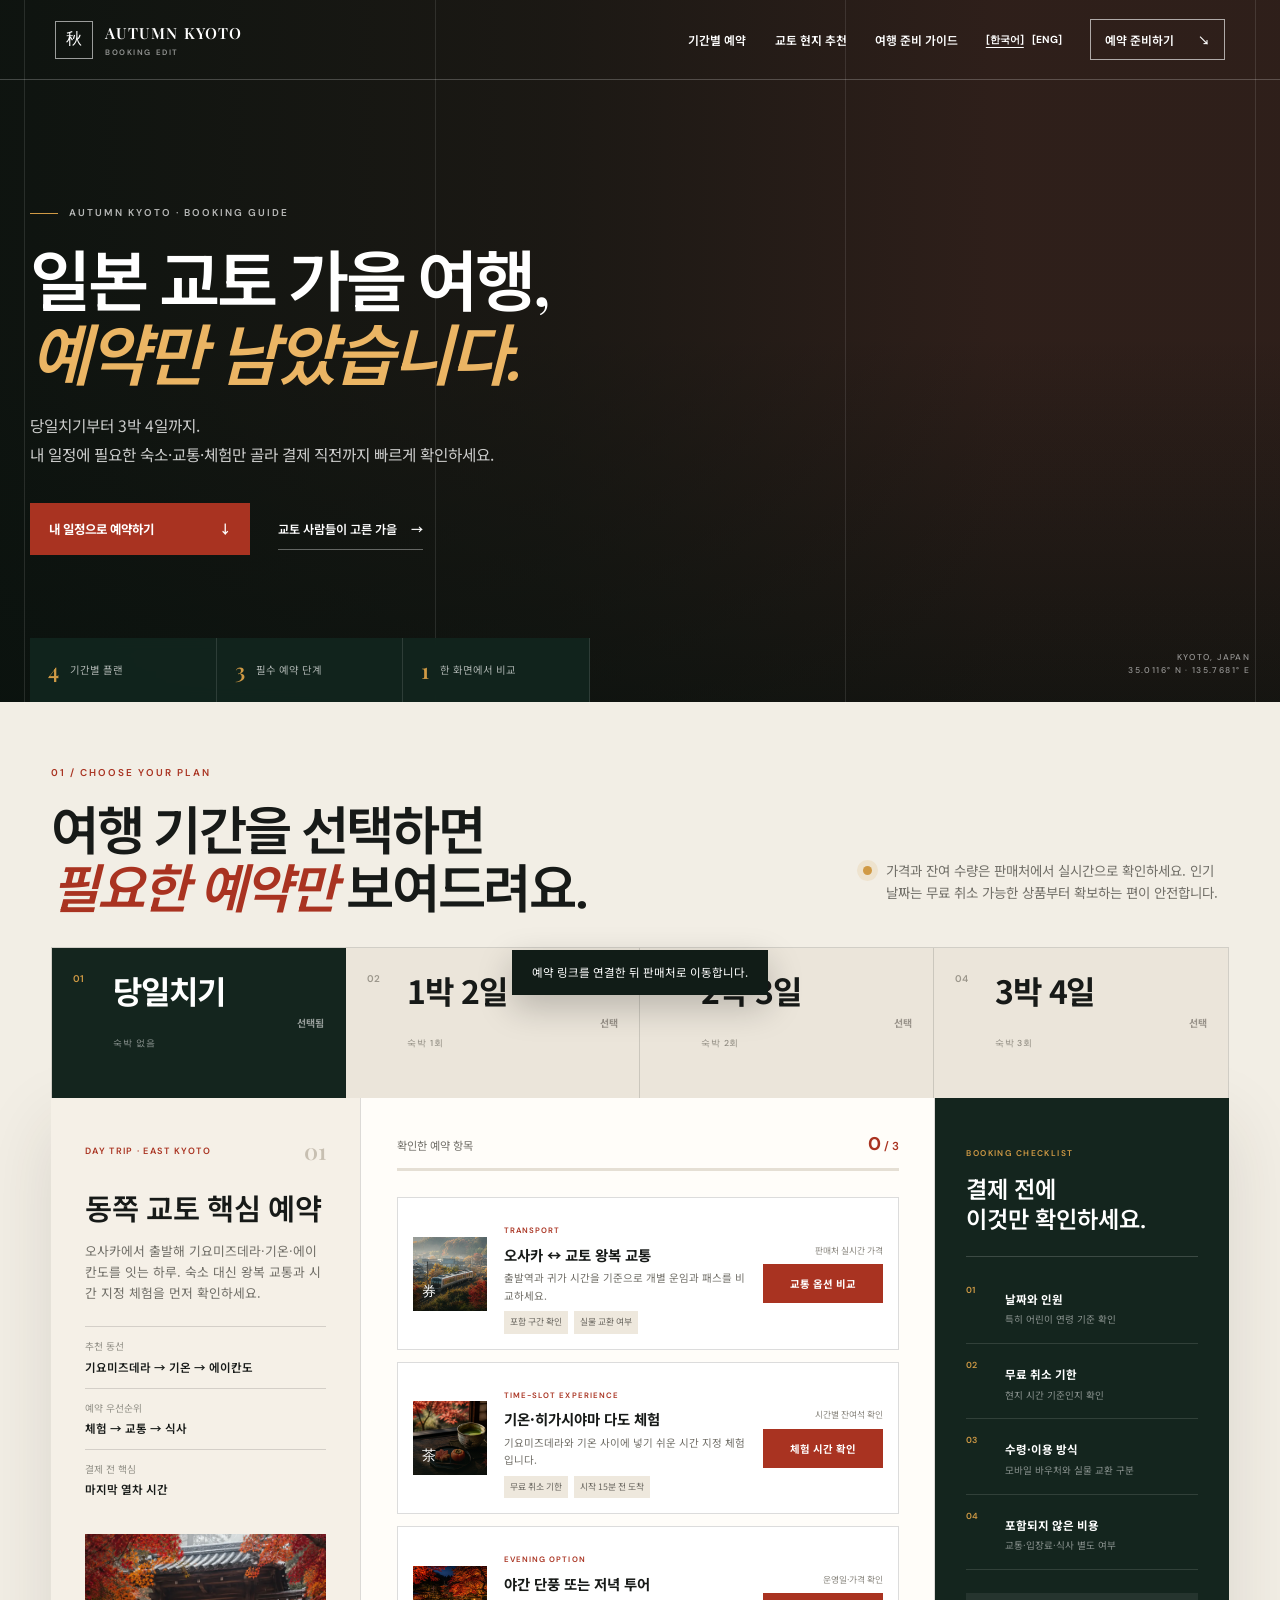
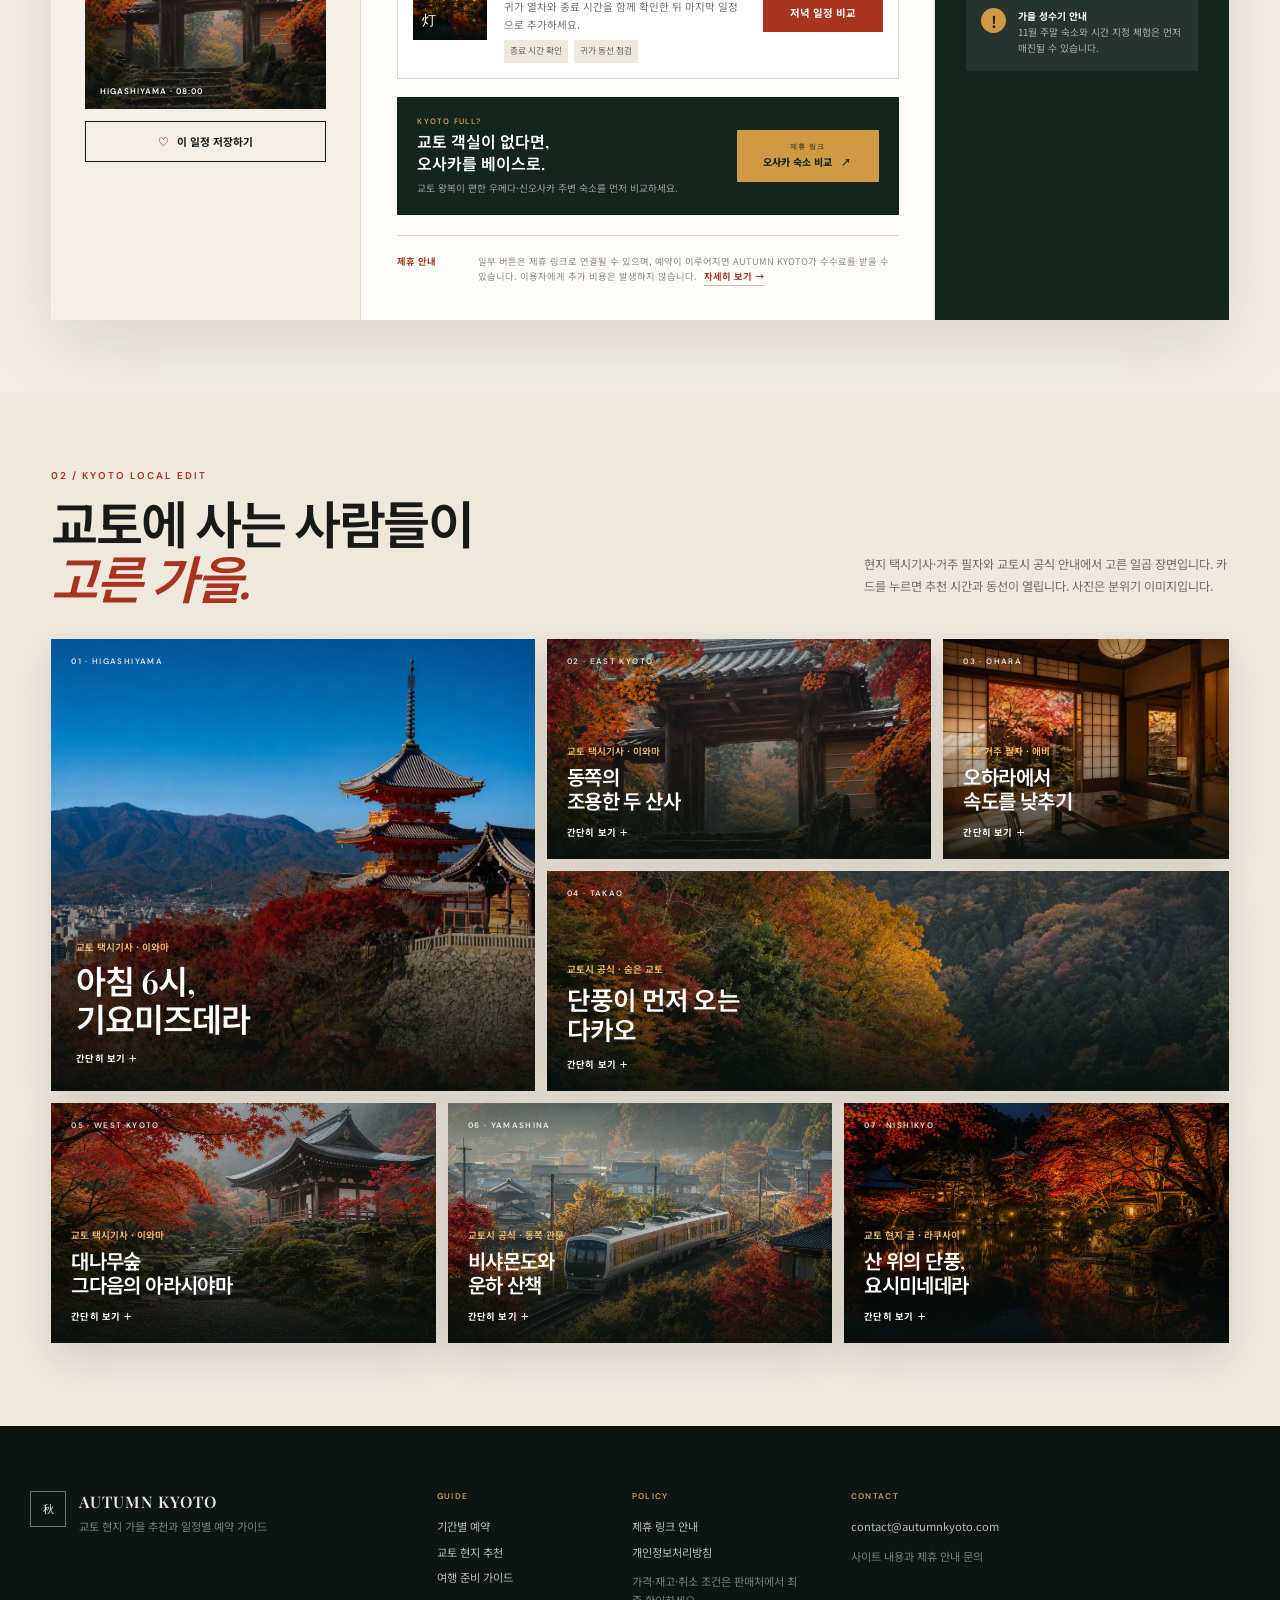
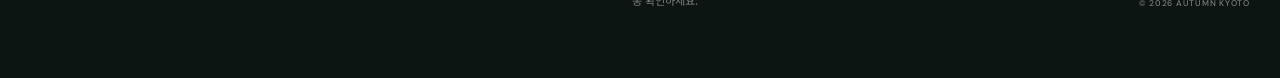
==== commit 4de348da: "PageSpeed 이미지 및 렌더링 성능 최적화" ====
--- a/index.html
+++ b/index.html
@@ -18,18 +18,18 @@
   <meta property="og:title" content="일본 교토 가을 여행 | 현지인 추천 단풍 명소·일정별 예약" />
   <meta property="og:description" content="일본 교토 가을 여행을 준비한다면 현지인이 권하는 단풍 명소 7곳과 일정별 예약, 오사카 숙박 옵션을 함께 확인하세요." />
   <meta property="og:url" content="https://autumnkyoto.com/" />
-  <meta property="og:image" content="https://autumnkyoto.com/kyoto-autumn-hero.png" />
-  <meta property="og:image:width" content="1672" />
-  <meta property="og:image:height" content="941" />
+  <meta property="og:image" content="https://autumnkyoto.com/kyoto-autumn-share.jpg" />
+  <meta property="og:image:width" content="1200" />
+  <meta property="og:image:height" content="675" />
   <meta property="og:image:alt" content="교토의 붉은 가을 단풍 풍경" />
   <meta name="twitter:card" content="summary_large_image" />
   <meta name="twitter:title" content="일본 교토 가을 여행 | 현지인 추천 단풍 명소·일정별 예약" />
   <meta name="twitter:description" content="현지인이 권하는 교토 단풍 명소 7곳과 일정별 예약, 오사카 숙박 옵션을 한 번에 확인하세요." />
-  <meta name="twitter:image" content="https://autumnkyoto.com/kyoto-autumn-hero.png" />
+  <meta name="twitter:image" content="https://autumnkyoto.com/kyoto-autumn-share.jpg" />
   <title>일본 교토 가을 여행 | 현지인 추천 단풍 명소·일정별 예약</title>
   <link rel="preconnect" href="https://fonts.googleapis.com" />
   <link rel="preconnect" href="https://fonts.gstatic.com" crossorigin />
-  <link href="https://fonts.googleapis.com/css2?family=DM+Sans:wght@400;500;600;700&family=Noto+Sans+KR:wght@400;500;600;700&family=Playfair+Display:wght@500;600;700&display=swap" rel="stylesheet" />
+  <link href="https://fonts.googleapis.com/css2?family=DM+Sans:wght@400;500;600;700&family=Noto+Sans+KR:wght@400;500;600;700&family=Playfair+Display:wght@500;600;700&display=swap" rel="preload" as="style" onload="this.onload=null;this.rel='stylesheet'" />
   <link rel="stylesheet" href="styles.css" />
   <script type="application/ld+json">
     {
@@ -64,7 +64,7 @@
 
   <main id="top">
     <section class="hero">
-      <div class="hero-photo" role="img" aria-label="교토 가을 풍경"></div><div class="hero-shade"></div><div class="hero-lines"></div>
+      <picture class="hero-photo"><source media="(max-width: 680px)" srcset="kyoto-autumn-hero-960.webp" /><img src="kyoto-autumn-hero.webp" width="1672" height="941" fetchpriority="high" decoding="async" alt="교토 가을 풍경" /></picture><div class="hero-shade"></div><div class="hero-lines"></div>
       <div class="hero-content">
         <p class="eyebrow"><span></span>AUTUMN KYOTO · BOOKING GUIDE</p>
         <h1>일본 교토 가을 여행,<br /><em>예약만 남았습니다.</em></h1>
--- a/styles.css
+++ b/styles.css
@@ -1,19 +1,19 @@
 :root{--ink:#171a18;--paper:#f2eee5;--paper2:#e6dfd1;--white:#fffdf9;--forest:#14251e;--forest2:#1d3329;--red:#a93321;--red2:#812416;--gold:#d09a45;--muted:#716f68;--line:rgba(23,26,24,.15);--serif:"Playfair Display","Noto Sans KR",serif;--sans:"Noto Sans KR",sans-serif;--latin:"DM Sans",sans-serif}
 *{box-sizing:border-box}html{scroll-behavior:smooth}body{margin:0;background:var(--paper);color:var(--ink);font-family:var(--sans);line-height:1.65;overflow-x:hidden}a{color:inherit;text-decoration:none}button{font:inherit;color:inherit}.sr-only{position:absolute;width:1px;height:1px;padding:0;margin:-1px;overflow:hidden;clip:rect(0,0,0,0);white-space:nowrap;border:0}.site-header{height:80px;padding:0 clamp(24px,4.3vw,82px);position:absolute;z-index:30;top:0;left:0;right:0;display:flex;align-items:center;justify-content:space-between;color:#fff;border-bottom:1px solid rgba(255,255,255,.22)}.brand{display:flex;align-items:center;gap:12px}.brand-mark{display:grid;place-items:center;width:38px;height:38px;border:1px solid rgba(255,255,255,.58);font-family:serif}.brand>span:last-child{display:flex;flex-direction:column;line-height:1.15}.brand strong{font:600 .96rem var(--serif);letter-spacing:.07em}.brand small{font:600 .49rem var(--latin);letter-spacing:.2em;color:rgba(255,255,255,.55);margin-top:4px}.site-header nav{display:flex;align-items:center;gap:clamp(18px,2.2vw,38px);font-size:.74rem;font-weight:600}.site-header nav>a:not(.nav-cta){position:relative}.site-header nav>a:not(.nav-cta):after{content:"";position:absolute;left:0;right:100%;bottom:-8px;height:1px;background:#fff;transition:.25s}.site-header nav>a:hover:after{right:0}.nav-cta{border:1px solid rgba(255,255,255,.62);padding:10px 14px;display:flex;align-items:center;gap:24px}.menu-toggle{display:none;background:none;border:0;width:38px}.menu-toggle i{display:block;width:23px;height:1px;background:#fff;margin:6px auto}
-.hero{height:min(860px,94svh);min-height:650px;position:relative;color:#fff;display:flex;align-items:center;overflow:hidden}.hero-photo,.hero-shade,.hero-lines{position:absolute;inset:0}.hero-photo{background:#34211c url("kyoto-autumn-hero.png") center/cover no-repeat}.hero-shade{background:linear-gradient(90deg,rgba(9,18,14,.88) 0%,rgba(9,18,14,.58) 43%,rgba(9,18,14,.13) 78%),linear-gradient(0deg,rgba(8,15,12,.65),transparent 52%)}.hero-lines{left:4.3vw;right:4.3vw;border-left:1px solid rgba(255,255,255,.11);border-right:1px solid rgba(255,255,255,.11);background:linear-gradient(90deg,transparent 33.33%,rgba(255,255,255,.1) 33.33%,rgba(255,255,255,.1) calc(33.33% + 1px),transparent calc(33.33% + 1px),transparent 66.66%,rgba(255,255,255,.1) 66.66%,rgba(255,255,255,.1) calc(66.66% + 1px),transparent calc(66.66% + 1px))}.hero-content{position:relative;z-index:2;margin-left:clamp(30px,8.4vw,160px);width:min(900px,82vw);padding-top:50px}.eyebrow,.section-no{font:600 .62rem/1.4 var(--latin);letter-spacing:.2em}.eyebrow{display:flex;align-items:center;gap:11px;color:rgba(255,255,255,.7)}.eyebrow span{width:28px;height:1px;background:var(--gold)}.hero h1,.booking-top h2,.order-title h2,.decision-content h2,.faq h2,.closing h2{font:600 clamp(2.9rem,5.2vw,5.8rem)/1.1 var(--serif);letter-spacing:-.045em;margin:22px 0}.hero h1 em,.booking-top h2 em,.order-title h2 em,.closing h2 em{font-style:italic;color:#ebb564}.hero-content>p:not(.eyebrow){max-width:650px;color:rgba(255,255,255,.78);font-size:.98rem;line-height:1.85}.hero-actions{display:flex;align-items:center;gap:28px;margin-top:34px}.button{display:inline-flex;justify-content:space-between;align-items:center;gap:42px;padding:16px 19px;min-width:220px;font-size:.78rem;font-weight:700}.hero-button{background:var(--red)}.hero-button:hover{background:var(--red2)}.plain-link{font-size:.76rem;font-weight:600;border-bottom:1px solid rgba(255,255,255,.35);padding:10px 0}.plain-link span{margin-left:11px}.hero-proof{position:absolute;z-index:3;left:8.4vw;bottom:0;display:grid;grid-template-columns:repeat(3,1fr);width:min(560px,65vw);background:rgba(18,37,30,.92);backdrop-filter:blur(8px)}.hero-proof>div{display:flex;align-items:center;gap:11px;padding:18px;border-right:1px solid rgba(255,255,255,.12)}.hero-proof strong{font:600 1.35rem var(--serif);color:var(--gold)}.hero-proof span{font-size:.65rem;color:rgba(255,255,255,.66)}.hero-coordinate{position:absolute;right:5vw;bottom:24px;z-index:2;text-align:right;font:500 .53rem/1.6 var(--latin);letter-spacing:.16em;color:rgba(255,255,255,.55)}
-.booking-shell{padding:115px clamp(22px,4vw,76px) 125px;max-width:1800px;margin:auto}.booking-top{display:grid;grid-template-columns:1.2fr .62fr;gap:8vw;align-items:end;margin:0 clamp(0px,3.5vw,68px) 56px}.section-no{color:var(--red);margin:0 0 20px}.booking-top h2,.order-title h2,.decision-content h2,.faq h2,.closing h2{font-size:clamp(2.35rem,4.1vw,4.8rem);margin:0}.booking-top h2 em{color:var(--red)}.booking-top-copy{display:flex;gap:14px;align-items:flex-start;color:var(--muted);font-size:.84rem;padding-bottom:12px}.booking-top-copy p{margin:0}.status-dot{width:9px;height:9px;background:var(--gold);border-radius:50%;flex:0 0 auto;margin-top:7px;box-shadow:0 0 0 6px rgba(208,154,69,.14)}.duration-tabs{display:grid;grid-template-columns:repeat(4,1fr);border:1px solid var(--line);border-bottom:0}.duration-tab{min-height:112px;border:0;border-right:1px solid var(--line);background:#ebe5da;padding:18px 21px;display:grid;grid-template-columns:29px 1fr auto;gap:3px 11px;text-align:left;cursor:pointer}.duration-tab:last-child{border-right:0}.duration-tab>span{grid-row:1/3;font:600 .61rem var(--latin);color:#9b968b}.duration-tab strong{font-size:1rem}.duration-tab small{grid-column:2;font:500 .54rem var(--latin);letter-spacing:.1em;color:#8c887e}.duration-tab b{grid-column:3;grid-row:1/3;align-self:center;font-size:.62rem;color:#99938a}.duration-tab:hover,.duration-tab.active{background:var(--forest);color:#fff}.duration-tab.active>span,.duration-tab:hover>span{color:var(--gold)}.duration-tab.active small,.duration-tab:hover small,.duration-tab.active b,.duration-tab:hover b{color:rgba(255,255,255,.55)}.plan-dashboard{display:grid;grid-template-columns:minmax(270px,.78fr) minmax(500px,1.45fr) minmax(270px,.74fr);background:var(--white);box-shadow:0 26px 70px rgba(50,42,30,.12)}.plan-overview{background:#f5f0e7;padding:38px 34px;display:flex;flex-direction:column}.overview-top{display:flex;justify-content:space-between;align-items:center}.overview-top p{font:600 .57rem var(--latin);letter-spacing:.14em;color:var(--red);margin:0}.overview-top span{font:600 1.4rem var(--serif);color:#c7bfb1}.plan-overview h3{font:600 clamp(1.75rem,2.3vw,2.7rem)/1.18 var(--serif);margin:25px 0 14px}.plan-overview>p{color:var(--muted);font-size:.8rem;margin:0 0 23px}.plan-overview dl{margin:0}.plan-overview dl>div{padding:11px 0;border-top:1px solid var(--line)}.plan-overview dt{font-size:.61rem;color:#929087}.plan-overview dd{font-size:.72rem;font-weight:600;margin:3px 0 0}.overview-image{height:175px;background:url("kyoto-temple-gate.png") center 55%/cover no-repeat;margin:24px 0 12px;position:relative}.overview-image:after{content:"";position:absolute;inset:0;background:linear-gradient(0deg,rgba(9,17,14,.6),transparent 58%)}.overview-image span{position:absolute;z-index:1;left:15px;bottom:12px;color:#fff;font:600 .51rem var(--latin);letter-spacing:.12em}.save-plan{border:1px solid var(--ink);background:transparent;padding:11px;cursor:pointer;font-size:.67rem;font-weight:700}.save-plan span{margin-right:5px;color:var(--red)}.save-plan.saved{background:var(--ink);color:#fff}.booking-column{padding:34px clamp(25px,2.8vw,48px);border-left:1px solid var(--line);border-right:1px solid var(--line)}.column-heading>div:first-child{display:flex;justify-content:space-between;align-items:baseline}.column-heading span{font-size:.7rem;color:var(--muted)}.column-heading strong{font:600 .72rem var(--latin);color:var(--red)}.column-heading strong b{font-size:1.15rem}.progress-track{height:3px;background:#e5dfd4;margin:12px 0 26px}.progress-track i{display:block;width:0;height:100%;background:var(--red);transition:.3s}.product-list{display:flex;flex-direction:column;gap:12px}.product-card{display:grid;grid-template-columns:74px 1fr auto;gap:17px;align-items:center;border:1px solid var(--line);padding:15px;position:relative;transition:.2s;background:#fff}.product-card:hover{border-color:rgba(169,51,33,.45);box-shadow:0 12px 30px rgba(45,35,24,.08);transform:translateY(-1px)}.product-card.completed{border-color:#4f775f;background:#f4f8f3}.product-icon{width:74px;height:74px;background:var(--forest);color:#fff;display:grid;place-items:center;position:relative;overflow:hidden}.product-icon:before{content:"";position:absolute;inset:0;background:linear-gradient(135deg,transparent,rgba(255,255,255,.1))}.product-icon span{font-family:serif;font-size:1.8rem}.product-copy small{font:600 .49rem var(--latin);letter-spacing:.13em;color:var(--red)}.product-copy h4{font-size:.9rem;margin:3px 0}.product-copy p{font-size:.66rem;color:var(--muted);margin:0}.product-meta{display:flex;gap:6px;margin-top:7px}.product-meta span{padding:4px 6px;background:#eee8dd;font-size:.55rem;color:#69665f}.product-action{text-align:right;min-width:120px}.product-action>span{display:block;font-size:.55rem;color:#89867e;margin-bottom:6px}.booking-cta{border:0;background:var(--red);color:#fff;padding:11px 13px;font-size:.65rem;font-weight:700;cursor:pointer;width:100%}.booking-cta:hover{background:var(--red2)}.product-card.completed .booking-cta{background:#4f775f}.affiliate-note{display:grid;grid-template-columns:68px 1fr;gap:13px;padding:18px 0 0;margin-top:20px;border-top:1px solid var(--line)}.affiliate-note span{font-size:.58rem;font-weight:700;color:var(--red)}.affiliate-note p{font-size:.58rem;color:#8c887f;margin:0}.checkout-guide{background:var(--forest);color:#fff;padding:38px 31px}.guide-head{border-bottom:1px solid rgba(255,255,255,.17);padding-bottom:22px}.guide-head span{font:600 .52rem var(--latin);letter-spacing:.17em;color:var(--gold)}.guide-head strong{display:block;font:600 1.45rem/1.3 var(--serif);margin-top:11px}.checkout-guide ul{list-style:none;padding:12px 0 0;margin:0}.checkout-guide li{display:grid;grid-template-columns:27px 1fr;gap:12px;padding:15px 0;border-bottom:1px solid rgba(255,255,255,.12)}.checkout-guide li>span{font:600 .55rem var(--latin);color:var(--gold)}.checkout-guide li strong{font-size:.72rem}.checkout-guide li p{margin:2px 0 0;font-size:.6rem;color:rgba(255,255,255,.5)}.guide-alert{display:flex;gap:12px;margin-top:23px;padding:15px;background:rgba(255,255,255,.07)}.guide-alert i{display:grid;place-items:center;width:25px;height:25px;border-radius:50%;background:var(--gold);color:var(--forest);font-style:normal;font-weight:700;flex:0 0 auto}.guide-alert p{font-size:.61rem;color:rgba(255,255,255,.62);margin:0}.guide-alert strong{color:#fff}
+.hero{height:min(860px,94svh);min-height:650px;position:relative;color:#fff;display:flex;align-items:center;overflow:hidden}.hero-photo,.hero-shade,.hero-lines{position:absolute;inset:0}.hero-photo{background:#34211c url("kyoto-autumn-hero.webp") center/cover no-repeat}.hero-shade{background:linear-gradient(90deg,rgba(9,18,14,.88) 0%,rgba(9,18,14,.58) 43%,rgba(9,18,14,.13) 78%),linear-gradient(0deg,rgba(8,15,12,.65),transparent 52%)}.hero-lines{left:4.3vw;right:4.3vw;border-left:1px solid rgba(255,255,255,.11);border-right:1px solid rgba(255,255,255,.11);background:linear-gradient(90deg,transparent 33.33%,rgba(255,255,255,.1) 33.33%,rgba(255,255,255,.1) calc(33.33% + 1px),transparent calc(33.33% + 1px),transparent 66.66%,rgba(255,255,255,.1) 66.66%,rgba(255,255,255,.1) calc(66.66% + 1px),transparent calc(66.66% + 1px))}.hero-content{position:relative;z-index:2;margin-left:clamp(30px,8.4vw,160px);width:min(900px,82vw);padding-top:50px}.eyebrow,.section-no{font:600 .62rem/1.4 var(--latin);letter-spacing:.2em}.eyebrow{display:flex;align-items:center;gap:11px;color:rgba(255,255,255,.7)}.eyebrow span{width:28px;height:1px;background:var(--gold)}.hero h1,.booking-top h2,.order-title h2,.decision-content h2,.faq h2,.closing h2{font:600 clamp(2.9rem,5.2vw,5.8rem)/1.1 var(--serif);letter-spacing:-.045em;margin:22px 0}.hero h1 em,.booking-top h2 em,.order-title h2 em,.closing h2 em{font-style:italic;color:#ebb564}.hero-content>p:not(.eyebrow){max-width:650px;color:rgba(255,255,255,.78);font-size:.98rem;line-height:1.85}.hero-actions{display:flex;align-items:center;gap:28px;margin-top:34px}.button{display:inline-flex;justify-content:space-between;align-items:center;gap:42px;padding:16px 19px;min-width:220px;font-size:.78rem;font-weight:700}.hero-button{background:var(--red)}.hero-button:hover{background:var(--red2)}.plain-link{font-size:.76rem;font-weight:600;border-bottom:1px solid rgba(255,255,255,.35);padding:10px 0}.plain-link span{margin-left:11px}.hero-proof{position:absolute;z-index:3;left:8.4vw;bottom:0;display:grid;grid-template-columns:repeat(3,1fr);width:min(560px,65vw);background:rgba(18,37,30,.92);backdrop-filter:blur(8px)}.hero-proof>div{display:flex;align-items:center;gap:11px;padding:18px;border-right:1px solid rgba(255,255,255,.12)}.hero-proof strong{font:600 1.35rem var(--serif);color:var(--gold)}.hero-proof span{font-size:.65rem;color:rgba(255,255,255,.66)}.hero-coordinate{position:absolute;right:5vw;bottom:24px;z-index:2;text-align:right;font:500 .53rem/1.6 var(--latin);letter-spacing:.16em;color:rgba(255,255,255,.55)}
+.booking-shell{padding:115px clamp(22px,4vw,76px) 125px;max-width:1800px;margin:auto}.booking-top{display:grid;grid-template-columns:1.2fr .62fr;gap:8vw;align-items:end;margin:0 clamp(0px,3.5vw,68px) 56px}.section-no{color:var(--red);margin:0 0 20px}.booking-top h2,.order-title h2,.decision-content h2,.faq h2,.closing h2{font-size:clamp(2.35rem,4.1vw,4.8rem);margin:0}.booking-top h2 em{color:var(--red)}.booking-top-copy{display:flex;gap:14px;align-items:flex-start;color:var(--muted);font-size:.84rem;padding-bottom:12px}.booking-top-copy p{margin:0}.status-dot{width:9px;height:9px;background:var(--gold);border-radius:50%;flex:0 0 auto;margin-top:7px;box-shadow:0 0 0 6px rgba(208,154,69,.14)}.duration-tabs{display:grid;grid-template-columns:repeat(4,1fr);border:1px solid var(--line);border-bottom:0}.duration-tab{min-height:112px;border:0;border-right:1px solid var(--line);background:#ebe5da;padding:18px 21px;display:grid;grid-template-columns:29px 1fr auto;gap:3px 11px;text-align:left;cursor:pointer}.duration-tab:last-child{border-right:0}.duration-tab>span{grid-row:1/3;font:600 .61rem var(--latin);color:#9b968b}.duration-tab strong{font-size:1rem}.duration-tab small{grid-column:2;font:500 .54rem var(--latin);letter-spacing:.1em;color:#8c887e}.duration-tab b{grid-column:3;grid-row:1/3;align-self:center;font-size:.62rem;color:#99938a}.duration-tab:hover,.duration-tab.active{background:var(--forest);color:#fff}.duration-tab.active>span,.duration-tab:hover>span{color:var(--gold)}.duration-tab.active small,.duration-tab:hover small,.duration-tab.active b,.duration-tab:hover b{color:rgba(255,255,255,.55)}.plan-dashboard{display:grid;grid-template-columns:minmax(270px,.78fr) minmax(500px,1.45fr) minmax(270px,.74fr);background:var(--white);box-shadow:0 26px 70px rgba(50,42,30,.12)}.plan-overview{background:#f5f0e7;padding:38px 34px;display:flex;flex-direction:column}.overview-top{display:flex;justify-content:space-between;align-items:center}.overview-top p{font:600 .57rem var(--latin);letter-spacing:.14em;color:var(--red);margin:0}.overview-top span{font:600 1.4rem var(--serif);color:#c7bfb1}.plan-overview h3{font:600 clamp(1.75rem,2.3vw,2.7rem)/1.18 var(--serif);margin:25px 0 14px}.plan-overview>p{color:var(--muted);font-size:.8rem;margin:0 0 23px}.plan-overview dl{margin:0}.plan-overview dl>div{padding:11px 0;border-top:1px solid var(--line)}.plan-overview dt{font-size:.61rem;color:#929087}.plan-overview dd{font-size:.72rem;font-weight:600;margin:3px 0 0}.overview-image{height:175px;background:url("kyoto-temple-gate.webp") center 55%/cover no-repeat;margin:24px 0 12px;position:relative}.overview-image:after{content:"";position:absolute;inset:0;background:linear-gradient(0deg,rgba(9,17,14,.6),transparent 58%)}.overview-image span{position:absolute;z-index:1;left:15px;bottom:12px;color:#fff;font:600 .51rem var(--latin);letter-spacing:.12em}.save-plan{border:1px solid var(--ink);background:transparent;padding:11px;cursor:pointer;font-size:.67rem;font-weight:700}.save-plan span{margin-right:5px;color:var(--red)}.save-plan.saved{background:var(--ink);color:#fff}.booking-column{padding:34px clamp(25px,2.8vw,48px);border-left:1px solid var(--line);border-right:1px solid var(--line)}.column-heading>div:first-child{display:flex;justify-content:space-between;align-items:baseline}.column-heading span{font-size:.7rem;color:var(--muted)}.column-heading strong{font:600 .72rem var(--latin);color:var(--red)}.column-heading strong b{font-size:1.15rem}.progress-track{height:3px;background:#e5dfd4;margin:12px 0 26px}.progress-track i{display:block;width:0;height:100%;background:var(--red);transition:.3s}.product-list{display:flex;flex-direction:column;gap:12px}.product-card{display:grid;grid-template-columns:74px 1fr auto;gap:17px;align-items:center;border:1px solid var(--line);padding:15px;position:relative;transition:.2s;background:#fff}.product-card:hover{border-color:rgba(169,51,33,.45);box-shadow:0 12px 30px rgba(45,35,24,.08);transform:translateY(-1px)}.product-card.completed{border-color:#4f775f;background:#f4f8f3}.product-icon{width:74px;height:74px;background:var(--forest);color:#fff;display:grid;place-items:center;position:relative;overflow:hidden}.product-icon:before{content:"";position:absolute;inset:0;background:linear-gradient(135deg,transparent,rgba(255,255,255,.1))}.product-icon span{font-family:serif;font-size:1.8rem}.product-copy small{font:600 .49rem var(--latin);letter-spacing:.13em;color:var(--red)}.product-copy h4{font-size:.9rem;margin:3px 0}.product-copy p{font-size:.66rem;color:var(--muted);margin:0}.product-meta{display:flex;gap:6px;margin-top:7px}.product-meta span{padding:4px 6px;background:#eee8dd;font-size:.55rem;color:#69665f}.product-action{text-align:right;min-width:120px}.product-action>span{display:block;font-size:.55rem;color:#89867e;margin-bottom:6px}.booking-cta{border:0;background:var(--red);color:#fff;padding:11px 13px;font-size:.65rem;font-weight:700;cursor:pointer;width:100%}.booking-cta:hover{background:var(--red2)}.product-card.completed .booking-cta{background:#4f775f}.affiliate-note{display:grid;grid-template-columns:68px 1fr;gap:13px;padding:18px 0 0;margin-top:20px;border-top:1px solid var(--line)}.affiliate-note span{font-size:.58rem;font-weight:700;color:var(--red)}.affiliate-note p{font-size:.58rem;color:#8c887f;margin:0}.checkout-guide{background:var(--forest);color:#fff;padding:38px 31px}.guide-head{border-bottom:1px solid rgba(255,255,255,.17);padding-bottom:22px}.guide-head span{font:600 .52rem var(--latin);letter-spacing:.17em;color:var(--gold)}.guide-head strong{display:block;font:600 1.45rem/1.3 var(--serif);margin-top:11px}.checkout-guide ul{list-style:none;padding:12px 0 0;margin:0}.checkout-guide li{display:grid;grid-template-columns:27px 1fr;gap:12px;padding:15px 0;border-bottom:1px solid rgba(255,255,255,.12)}.checkout-guide li>span{font:600 .55rem var(--latin);color:var(--gold)}.checkout-guide li strong{font-size:.72rem}.checkout-guide li p{margin:2px 0 0;font-size:.6rem;color:rgba(255,255,255,.5)}.guide-alert{display:flex;gap:12px;margin-top:23px;padding:15px;background:rgba(255,255,255,.07)}.guide-alert i{display:grid;place-items:center;width:25px;height:25px;border-radius:50%;background:var(--gold);color:var(--forest);font-style:normal;font-weight:700;flex:0 0 auto}.guide-alert p{font-size:.61rem;color:rgba(255,255,255,.62);margin:0}.guide-alert strong{color:#fff}
 .order-section{background:var(--forest);color:#fff;padding:125px clamp(30px,8vw,150px)}.order-title{display:grid;grid-template-columns:1.3fr .55fr;gap:8vw;align-items:end}.section-no.light{color:var(--gold)}.order-title h2{grid-column:1;grid-row:2}.order-title h2 em{color:#ebb564}.order-title>p:last-child{grid-column:2;grid-row:2;color:rgba(255,255,255,.57);font-size:.83rem}.order-steps{display:grid;grid-template-columns:repeat(3,1fr);margin-top:62px;border-top:1px solid rgba(255,255,255,.25);border-bottom:1px solid rgba(255,255,255,.25)}.order-steps article{padding:34px;border-right:1px solid rgba(255,255,255,.18);position:relative}.order-steps article:last-child{border-right:0}.order-steps article>span{font:600 2.3rem var(--serif);color:rgba(255,255,255,.18)}.order-steps small{display:block;font:600 .52rem var(--latin);letter-spacing:.15em;color:var(--gold);margin-top:25px}.order-steps h3{font:600 1.8rem var(--serif);margin:5px 0}.order-steps p{color:rgba(255,255,255,.56);font-size:.75rem;max-width:250px}.order-steps b{display:inline-block;padding:6px 8px;background:rgba(255,255,255,.09);font-size:.57rem;margin-top:18px;color:#e8dfd0}
-.decision-section{display:grid;grid-template-columns:.9fr 1.1fr;min-height:720px}.decision-photo{background:url("kyoto-tea.png") center/cover no-repeat;position:relative}.decision-photo:after{content:"";position:absolute;inset:0;background:linear-gradient(0deg,rgba(10,18,15,.75),transparent 60%)}.decision-photo>div{position:absolute;z-index:1;left:42px;bottom:40px;color:#fff}.decision-photo small{font:600 .52rem var(--latin);letter-spacing:.17em;color:#e6b36d}.decision-photo strong{display:block;font:600 2rem/1.25 var(--serif);margin-top:8px}.decision-content{padding:clamp(60px,7vw,125px);background:#f7f3eb}.decision-content h2{font-size:clamp(2.2rem,3.7vw,4.1rem);margin-bottom:38px}.decision-list article{display:grid;grid-template-columns:55px 1fr;gap:18px;padding:20px 0;border-top:1px solid var(--line)}.decision-list article:last-child{border-bottom:1px solid var(--line)}.decision-list article>span{display:grid;place-items:center;width:48px;height:48px;border-radius:50%;background:var(--red);color:#fff;font-size:.69rem;font-weight:700}.decision-list strong{font-size:.84rem}.decision-list p{font-size:.7rem;color:var(--muted);margin:4px 0 0}
+.decision-section{display:grid;grid-template-columns:.9fr 1.1fr;min-height:720px}.decision-photo{background:url("kyoto-tea.webp") center/cover no-repeat;position:relative}.decision-photo:after{content:"";position:absolute;inset:0;background:linear-gradient(0deg,rgba(10,18,15,.75),transparent 60%)}.decision-photo>div{position:absolute;z-index:1;left:42px;bottom:40px;color:#fff}.decision-photo small{font:600 .52rem var(--latin);letter-spacing:.17em;color:#e6b36d}.decision-photo strong{display:block;font:600 2rem/1.25 var(--serif);margin-top:8px}.decision-content{padding:clamp(60px,7vw,125px);background:#f7f3eb}.decision-content h2{font-size:clamp(2.2rem,3.7vw,4.1rem);margin-bottom:38px}.decision-list article{display:grid;grid-template-columns:55px 1fr;gap:18px;padding:20px 0;border-top:1px solid var(--line)}.decision-list article:last-child{border-bottom:1px solid var(--line)}.decision-list article>span{display:grid;place-items:center;width:48px;height:48px;border-radius:50%;background:var(--red);color:#fff;font-size:.69rem;font-weight:700}.decision-list strong{font-size:.84rem}.decision-list p{font-size:.7rem;color:var(--muted);margin:4px 0 0}
 .faq{padding:125px clamp(30px,8vw,150px);display:grid;grid-template-columns:.7fr 1.3fr;gap:9vw}.faq h2{font-size:clamp(2.2rem,3.8vw,4.3rem)}.faq-list{border-top:1px solid var(--ink)}.faq details{border-bottom:1px solid var(--line)}.faq summary{list-style:none;cursor:pointer;padding:22px 0;display:flex;justify-content:space-between;font-size:.82rem;font-weight:700}.faq summary::-webkit-details-marker{display:none}.faq summary span{font-size:1rem;color:var(--red)}.faq details[open] summary span{transform:rotate(45deg)}.faq details p{margin:-7px 45px 22px 0;color:var(--muted);font-size:.72rem}.closing{position:relative;overflow:hidden;background:var(--red);color:#fff;padding:110px clamp(30px,9vw,170px)}.closing h2{max-width:900px}.closing>p:not(.section-no){color:rgba(255,255,255,.65);font-size:.82rem}.closing-button{position:relative;z-index:2;background:#fff;color:var(--red);margin-top:24px}.closing-mark{position:absolute;right:5vw;top:-110px;font-family:serif;font-size:min(40vw,580px);line-height:1;color:rgba(255,255,255,.08)}
 .booking-toast{position:fixed;left:50%;bottom:25px;z-index:60;transform:translate(-50%,120px);background:#111c17;color:#fff;padding:13px 20px;font-size:.72rem;box-shadow:0 12px 35px rgba(0,0,0,.22);transition:.3s}.booking-toast.show{transform:translate(-50%,0)}footer{background:#0c1511;color:#eee8dd;padding:65px clamp(30px,5vw,95px);display:grid;grid-template-columns:1.7fr .7fr .8fr .65fr;gap:5vw;font-size:.7rem}.footer-brand{display:flex;gap:13px}.footer-brand>span{display:grid;place-items:center;width:36px;height:36px;border:1px solid rgba(255,255,255,.4);font-family:serif}.footer-brand strong{font:600 1rem var(--serif);letter-spacing:.06em}.footer-brand p,footer>div:nth-child(3) p,.copyright{color:rgba(255,255,255,.45);margin:4px 0}.footer-brand+div{display:flex;flex-direction:column;gap:7px}footer>div>strong{font:600 .52rem var(--latin);letter-spacing:.16em;color:var(--gold);margin-bottom:8px}.copyright{align-self:end;text-align:right;font:500 .52rem var(--latin);letter-spacing:.09em}
 @media(max-width:1180px){.plan-dashboard{grid-template-columns:.7fr 1.3fr}.checkout-guide{grid-column:1/-1;display:grid;grid-template-columns:.6fr 1.4fr .7fr;gap:28px}.checkout-guide ul{display:grid;grid-template-columns:1fr 1fr;gap:0 20px}.guide-alert{align-self:start}.order-title{grid-template-columns:1fr .65fr}}
 @media(max-width:860px){.site-header{height:70px;padding:0 22px}.site-header nav{display:none;position:absolute;top:70px;left:0;right:0;background:var(--forest);padding:24px;flex-direction:column;align-items:flex-start;border-top:1px solid rgba(255,255,255,.15)}.site-header nav.open{display:flex}.menu-toggle{display:block}.hero{height:100svh;min-height:680px}.hero-lines{left:22px;right:22px}.hero-content{margin:0 24px;width:auto}.hero h1{font-size:clamp(2.5rem,11vw,4.3rem)}.hero-actions{flex-direction:column;align-items:flex-start;gap:14px}.hero-proof{left:0;width:100%;grid-template-columns:repeat(3,1fr)}.hero-coordinate{display:none}.booking-shell{padding:88px 20px}.booking-top{grid-template-columns:1fr;margin:0 0 38px}.duration-tabs{grid-template-columns:1fr 1fr}.duration-tab:nth-child(2){border-right:0}.duration-tab:nth-child(-n+2){border-bottom:1px solid var(--line)}.plan-dashboard{grid-template-columns:1fr}.booking-column{border-left:0;border-right:0}.checkout-guide{grid-column:auto;display:block}.checkout-guide ul{display:block}.order-section{padding:90px 24px}.order-title{grid-template-columns:1fr}.order-title h2,.order-title>p:last-child{grid-column:auto;grid-row:auto}.order-title>p:last-child{margin-top:20px}.order-steps{grid-template-columns:1fr}.order-steps article{border-right:0;border-bottom:1px solid rgba(255,255,255,.18)}.decision-section{grid-template-columns:1fr}.decision-photo{min-height:480px}.decision-content{padding:75px 24px}.faq{padding:90px 24px;grid-template-columns:1fr}.closing{padding:90px 24px}footer{grid-template-columns:1fr 1fr}.copyright{text-align:left}}
 @media(max-width:540px){.brand small{display:none}.hero h1{font-size:2.65rem}.hero-content>p:not(.eyebrow){font-size:.84rem}.button{width:100%}.hero-proof>div{padding:13px 8px;display:block;text-align:center}.hero-proof strong{display:block}.duration-tab{grid-template-columns:22px 1fr;padding:14px 12px}.duration-tab b{display:none}.plan-overview,.booking-column,.checkout-guide{padding:30px 20px}.product-card{grid-template-columns:58px 1fr}.product-icon{width:58px;height:67px}.product-action{grid-column:1/-1;display:flex;align-items:center;justify-content:space-between;gap:15px;text-align:left}.product-action>span{margin:0}.booking-cta{width:auto}.affiliate-note{grid-template-columns:1fr}.decision-photo{min-height:390px}.faq details p{margin-right:0}.closing h2,.faq h2,.booking-top h2,.order-title h2{font-size:2.45rem}footer{grid-template-columns:1fr}}
 @media(prefers-reduced-motion:reduce){html{scroll-behavior:auto}*{transition:none!important}}
-.product-thumb{width:74px;height:74px;background-color:var(--forest);background-size:cover;background-position:center;display:grid;place-items:end start;position:relative;overflow:hidden}.product-thumb:before{content:"";position:absolute;inset:0;background:linear-gradient(0deg,rgba(8,17,13,.72),transparent 62%)}.product-thumb span{position:relative;z-index:1;color:#fff;font-family:serif;font-size:.9rem;padding:7px 9px}.visual-booking{padding:115px clamp(30px,6vw,115px) 130px;max-width:1800px;margin:auto}.visual-booking-head{display:grid;grid-template-columns:1.25fr .55fr;gap:8vw;align-items:end;margin-bottom:45px}.visual-booking-head h2{font:600 clamp(2.25rem,3.8vw,4.4rem)/1.15 var(--serif);letter-spacing:-.04em;margin:0}.visual-booking-head>p{color:var(--muted);font-size:.76rem}.visual-booking-grid{display:grid;grid-template-columns:1.1fr .9fr .9fr;grid-template-rows:285px 245px;gap:12px}.booking-scene{position:relative;overflow:hidden;color:#fff;background-size:cover;background-position:center}.booking-scene:after{content:"";position:absolute;inset:0;background:linear-gradient(0deg,rgba(7,15,11,.8),transparent 64%)}.booking-scene>span{position:absolute;z-index:2;top:20px;left:22px;font:600 .51rem var(--latin);letter-spacing:.15em;color:rgba(255,255,255,.72)}.booking-scene>div{position:absolute;z-index:2;left:24px;right:24px;bottom:21px}.booking-scene small{display:block;font-size:.61rem;color:rgba(255,255,255,.66)}.booking-scene strong{display:block;font:600 1.45rem var(--serif);margin:2px 0}.booking-scene b{position:absolute;right:0;bottom:3px;font-size:.6rem}.scene-stay{grid-row:1/3;background-image:url("kyoto-booking-stay.png")}.scene-train{background-image:url("kyoto-booking-train.png")}.scene-tea{background-image:url("kyoto-tea.png")}.scene-night{grid-column:2/4;background-image:url("kyoto-booking-night.png")}
+.product-thumb{width:74px;height:74px;background-color:var(--forest);background-size:cover;background-position:center;display:grid;place-items:end start;position:relative;overflow:hidden}.product-thumb:before{content:"";position:absolute;inset:0;background:linear-gradient(0deg,rgba(8,17,13,.72),transparent 62%)}.product-thumb span{position:relative;z-index:1;color:#fff;font-family:serif;font-size:.9rem;padding:7px 9px}.visual-booking{padding:115px clamp(30px,6vw,115px) 130px;max-width:1800px;margin:auto}.visual-booking-head{display:grid;grid-template-columns:1.25fr .55fr;gap:8vw;align-items:end;margin-bottom:45px}.visual-booking-head h2{font:600 clamp(2.25rem,3.8vw,4.4rem)/1.15 var(--serif);letter-spacing:-.04em;margin:0}.visual-booking-head>p{color:var(--muted);font-size:.76rem}.visual-booking-grid{display:grid;grid-template-columns:1.1fr .9fr .9fr;grid-template-rows:285px 245px;gap:12px}.booking-scene{position:relative;overflow:hidden;color:#fff;background-size:cover;background-position:center}.booking-scene:after{content:"";position:absolute;inset:0;background:linear-gradient(0deg,rgba(7,15,11,.8),transparent 64%)}.booking-scene>span{position:absolute;z-index:2;top:20px;left:22px;font:600 .51rem var(--latin);letter-spacing:.15em;color:rgba(255,255,255,.72)}.booking-scene>div{position:absolute;z-index:2;left:24px;right:24px;bottom:21px}.booking-scene small{display:block;font-size:.61rem;color:rgba(255,255,255,.66)}.booking-scene strong{display:block;font:600 1.45rem var(--serif);margin:2px 0}.booking-scene b{position:absolute;right:0;bottom:3px;font-size:.6rem}.scene-stay{grid-row:1/3;background-image:url("kyoto-booking-stay.webp")}.scene-train{background-image:url("kyoto-booking-train.webp")}.scene-tea{background-image:url("kyoto-tea.webp")}.scene-night{grid-column:2/4;background-image:url("kyoto-booking-night.webp")}
 @media(max-width:860px){.visual-booking{padding:88px 20px}.visual-booking-head{grid-template-columns:1fr}.visual-booking-grid{grid-template-columns:1fr 1fr;grid-template-rows:360px 260px 300px}.scene-stay{grid-row:1}.scene-night{grid-column:1/3}.product-thumb{width:74px;height:74px}}
 @media(max-width:540px){.visual-booking-head h2{font-size:2.45rem}.visual-booking-grid{grid-template-columns:1fr;grid-template-rows:repeat(4,330px)}.scene-night{grid-column:auto}.product-thumb{width:58px;height:67px}}
-.hero-photo{background-image:url("pexels-kiyomizudera-hero.png");background-position:center 52%;background-size:cover;background-repeat:no-repeat}
+.hero-photo{background-image:url("pexels-kiyomizudera-hero.webp");background-position:center 52%;background-size:cover;background-repeat:no-repeat}
 .duration-tab{min-height:150px;padding-top:24px;padding-bottom:24px}.duration-tab strong{font-size:2rem;line-height:1.15;letter-spacing:-.035em}
 @media(max-width:860px){.duration-tab{min-height:126px}.duration-tab strong{font-size:1.55rem}}
 @media(max-width:540px){.duration-tab{min-height:116px}.duration-tab strong{font-size:1.4rem}}
@@ -77,13 +77,13 @@
 .local-card:hover:before{background:linear-gradient(180deg,rgba(8,16,13,.24) 0%,rgba(8,16,13,.02) 38%,rgba(8,16,13,.84) 100%)}
 .local-card:hover:after,.local-card:focus-visible:after{right:0}
 .local-card:focus-visible{z-index:3;outline:3px solid var(--gold);outline-offset:3px}
-.local-kiyomizu{grid-column:1/6;grid-row:1/3;background-image:url("pexels-kiyomizudera-hero.png")}
-.local-east{grid-column:6/10;grid-row:1;background-image:url("kyoto-temple-gate.png")}
-.local-ohara{grid-column:10/13;grid-row:1;background-image:url("kyoto-booking-stay.png")}
-.local-takao{grid-column:6/13;grid-row:2;background-image:url("kyoto-arashiyama.png")}
-.local-west{grid-column:1/5;grid-row:3;background-image:url("kyoto-autumn-hero.png")}
-.local-yamashina{grid-column:5/9;grid-row:3;background-image:url("kyoto-booking-train.png")}
-.local-nishikyo{grid-column:9/13;grid-row:3;background-image:url("kyoto-booking-night.png")}
+.local-kiyomizu{grid-column:1/6;grid-row:1/3;background-image:url("pexels-kiyomizudera-hero.webp")}
+.local-east{grid-column:6/10;grid-row:1;background-image:url("kyoto-temple-gate.webp")}
+.local-ohara{grid-column:10/13;grid-row:1;background-image:url("kyoto-booking-stay.webp")}
+.local-takao{grid-column:6/13;grid-row:2;background-image:url("kyoto-arashiyama.webp")}
+.local-west{grid-column:1/5;grid-row:3;background-image:url("kyoto-autumn-hero.webp")}
+.local-yamashina{grid-column:5/9;grid-row:3;background-image:url("kyoto-booking-train.webp")}
+.local-nishikyo{grid-column:9/13;grid-row:3;background-image:url("kyoto-booking-night.webp")}
 .local-card-no{position:absolute;top:17px;left:20px;font:600 .5rem var(--latin);letter-spacing:.17em;color:rgba(255,255,255,.84)}
 .local-card-copy{position:absolute;left:0;right:0;bottom:0;padding:21px 20px 19px}
 .local-card-copy small{display:block;margin-bottom:6px;color:#efbd70;font-size:.6rem;font-weight:600}
@@ -120,14 +120,14 @@
 @media(max-width:680px){.osaka-stay-option{grid-template-columns:1fr;padding:18px}.osaka-stay-option>a{width:100%}.local-edit{padding:54px 20px 60px}.local-edit-head{grid-template-columns:1fr;gap:18px;margin-bottom:25px}.local-edit-head h2{font-size:2.55rem}.local-edit-head>p{font-size:.7rem}.local-card-track{max-width:none;margin-right:-20px;display:flex;gap:10px;overflow-x:auto;overscroll-behavior-inline:contain;scroll-snap-type:inline mandatory;padding:0 20px 14px 0;scrollbar-width:none}.local-card-track::-webkit-scrollbar{display:none}.local-card,.local-kiyomizu,.local-east,.local-ohara,.local-takao,.local-west,.local-yamashina,.local-nishikyo{flex:0 0 min(76vw,310px);min-height:390px;grid-column:auto;grid-row:auto;scroll-snap-align:start}.local-kiyomizu,.local-takao{flex-basis:min(86vw,360px)}.local-card-copy,.local-kiyomizu .local-card-copy{padding:23px 20px}.local-card-copy strong,.local-kiyomizu .local-card-copy strong,.local-takao .local-card-copy strong{font-size:1.72rem}.place-modal{align-items:end;padding:12px}.place-modal-panel{width:100%;max-height:94svh;grid-template-columns:1fr}.place-modal-image{min-height:210px;height:28svh}.place-modal-content{padding:28px 24px 30px}.place-modal-content h2{font-size:2.15rem}.place-modal-kicker{margin-right:48px}.place-modal-intro{margin:16px 0 22px}.place-modal-facts>div{grid-template-columns:72px 1fr;gap:12px}}
 
 /* Kyoto autumn travel preparation guide */
-.prep-page{background:#eee8dd}.prep-hero{height:min(790px,92svh);min-height:650px;position:relative;display:flex;align-items:center;overflow:hidden;color:#fff}.prep-hero-photo,.prep-hero-shade{position:absolute;inset:0}.prep-hero-photo{background:#26362d url("kyoto-arashiyama.png") center 48%/cover no-repeat}.prep-hero-shade{background:linear-gradient(90deg,rgba(8,17,13,.92),rgba(8,17,13,.55) 50%,rgba(8,17,13,.1)),linear-gradient(0deg,rgba(7,14,11,.72),transparent 55%)}.prep-hero-copy{position:relative;z-index:2;margin-left:max(30px,calc((100vw - 1480px)/2));width:min(800px,82vw);padding-top:55px}.prep-hero h1{font:600 clamp(2.9rem,5.2vw,5.8rem)/1.1 var(--serif);letter-spacing:-.045em;margin:22px 0}.prep-hero h1 em{font-style:italic;color:#ebb564}.prep-hero-copy>p:not(.eyebrow){max-width:620px;color:rgba(255,255,255,.78);font-size:.98rem;line-height:1.85}.prep-hero-index{position:absolute;z-index:3;right:max(30px,calc((100vw - 1480px)/2));bottom:0;display:grid;grid-template-columns:repeat(3,1fr);background:rgba(18,37,30,.94)}.prep-hero-index>div{min-width:135px;padding:18px;border-right:1px solid rgba(255,255,255,.12)}.prep-hero-index>div:last-child{border:0}.prep-hero-index strong{display:block;font:600 1.4rem var(--serif);color:var(--gold)}.prep-hero-index span{font-size:.62rem;color:rgba(255,255,255,.63)}
+.prep-page{background:#eee8dd}.prep-hero{height:min(790px,92svh);min-height:650px;position:relative;display:flex;align-items:center;overflow:hidden;color:#fff}.prep-hero-photo,.prep-hero-shade{position:absolute;inset:0}.prep-hero-photo{background:#26362d url("kyoto-arashiyama.webp") center 48%/cover no-repeat}.prep-hero-shade{background:linear-gradient(90deg,rgba(8,17,13,.92),rgba(8,17,13,.55) 50%,rgba(8,17,13,.1)),linear-gradient(0deg,rgba(7,14,11,.72),transparent 55%)}.prep-hero-copy{position:relative;z-index:2;margin-left:max(30px,calc((100vw - 1480px)/2));width:min(800px,82vw);padding-top:55px}.prep-hero h1{font:600 clamp(2.9rem,5.2vw,5.8rem)/1.1 var(--serif);letter-spacing:-.045em;margin:22px 0}.prep-hero h1 em{font-style:italic;color:#ebb564}.prep-hero-copy>p:not(.eyebrow){max-width:620px;color:rgba(255,255,255,.78);font-size:.98rem;line-height:1.85}.prep-hero-index{position:absolute;z-index:3;right:max(30px,calc((100vw - 1480px)/2));bottom:0;display:grid;grid-template-columns:repeat(3,1fr);background:rgba(18,37,30,.94)}.prep-hero-index>div{min-width:135px;padding:18px;border-right:1px solid rgba(255,255,255,.12)}.prep-hero-index>div:last-child{border:0}.prep-hero-index strong{display:block;font:600 1.4rem var(--serif);color:var(--gold)}.prep-hero-index span{font-size:.62rem;color:rgba(255,255,255,.63)}
 .prep-intro,.manners-head,.city-booking-head{max-width:1480px;margin:0 auto;display:grid;grid-template-columns:1.15fr .6fr;gap:8vw;align-items:end;padding:90px max(24px,calc((100vw - 1480px)/2)) 48px}.prep-intro{padding-left:24px;padding-right:24px}.prep-intro h2,.month-wear h2,.prep-feature h2,.passport-copy h2,.manners-head h2,.insurance-copy h2,.city-booking-head h2{font:600 clamp(2.35rem,4vw,4.7rem)/1.1 var(--serif);letter-spacing:-.045em;margin:0}.prep-intro h2 em,.manners-head h2 em,.city-booking-head h2 em{font-style:italic;color:var(--red)}.prep-intro>p,.manners-head>p,.city-booking-head>p{color:var(--muted);font-size:.8rem;margin:0 0 8px}
 .month-wear{background:var(--forest);color:#fff;padding:70px max(24px,calc((100vw - 1480px)/2)) 76px}.month-wear-head{max-width:1480px;margin:0 auto;display:grid;grid-template-columns:.8fr 1fr .75fr;gap:5vw;align-items:end}.month-wear-head>p:last-child{font-size:.73rem;color:rgba(255,255,255,.53);margin:0}.month-grid{max-width:1480px;margin:38px auto 0;display:grid;grid-template-columns:repeat(3,1fr);border-top:1px solid rgba(255,255,255,.25);border-bottom:1px solid rgba(255,255,255,.25)}.month-grid article{padding:34px;border-right:1px solid rgba(255,255,255,.17)}.month-grid article:last-child{border-right:0}.month-grid article>span{font:600 2.5rem var(--serif);color:rgba(255,255,255,.18)}.month-grid small{display:block;margin-top:17px;font:600 .52rem var(--latin);letter-spacing:.16em;color:var(--gold)}.month-grid h3{font:600 1.55rem var(--serif);margin:6px 0 10px}.month-grid p,.month-grid li{font-size:.68rem;color:rgba(255,255,255,.58)}.month-grid ul{padding-left:17px;margin:16px 0 0}.weather-note{max-width:1480px;margin:18px auto 0;font-size:.57rem;color:rgba(255,255,255,.42)}
 .prep-grid-section{max-width:1480px;margin:0 auto;display:grid;grid-template-columns:.92fr 1.08fr;background:var(--white)}.prep-feature{position:relative;padding:70px clamp(28px,5vw,78px)}.prep-feature+.prep-feature{border-left:1px solid var(--line)}.prep-feature-no{position:absolute;right:35px;top:25px;font:600 4rem var(--serif);color:#e5ded1}.prep-kicker{font:600 .56rem var(--latin);letter-spacing:.2em;color:var(--red);margin:0 0 17px}.prep-feature h2{font-size:clamp(2.1rem,3.2vw,3.7rem);max-width:560px}.luggage-options{display:grid;grid-template-columns:1fr 1fr;margin-top:36px;border-top:1px solid var(--ink);border-bottom:1px solid var(--line)}.luggage-options>div{padding:25px 23px 25px 0}.luggage-options>div+div{border-left:1px solid var(--line);padding-left:23px}.luggage-options span{display:block;font:600 2rem var(--serif);color:var(--red)}.luggage-options strong{font-size:.78rem}.luggage-options p{font-size:.65rem;color:var(--muted);margin:7px 0 0}.prep-tip{background:#efe8dc;margin-top:30px;padding:19px}.prep-tip b{font-size:.61rem;color:var(--red)}.prep-tip p{font-size:.65rem;color:var(--muted);margin:4px 0 0}.check-list{list-style:none;padding:0;margin:30px 0 0;border-top:1px solid var(--ink)}.check-list li{display:grid;grid-template-columns:34px 1fr;gap:13px;padding:14px 0;border-bottom:1px solid var(--line)}.check-list li>span{font:600 .56rem var(--latin);color:var(--gold)}.check-list strong{font-size:.73rem}.check-list p{font-size:.61rem;color:var(--muted);margin:2px 0 0}
-.passport-section{display:grid;grid-template-columns:.86fr 1.14fr;max-width:1480px;margin:0 auto}.passport-photo{min-height:650px;background:url("kyoto-temple-gate.png") center/cover no-repeat;position:relative}.passport-photo:after{content:"";position:absolute;inset:0;background:linear-gradient(0deg,rgba(8,16,13,.85),transparent 63%)}.passport-photo>div{position:absolute;z-index:1;left:40px;bottom:40px;color:#fff}.passport-photo small{font:600 .53rem var(--latin);letter-spacing:.17em;color:var(--gold)}.passport-photo strong{display:block;font:600 2.2rem/1.25 var(--serif);margin-top:10px}.passport-copy{background:#f6f2e9;padding:70px clamp(28px,6vw,95px)}.passport-copy h2{font-size:clamp(2.2rem,3.7vw,4.1rem)}.passport-steps{margin-top:32px;border-top:1px solid var(--ink)}.passport-steps article{display:grid;grid-template-columns:45px 1fr;gap:16px;padding:19px 0;border-bottom:1px solid var(--line)}.passport-steps article>span{font:600 .58rem var(--latin);color:var(--gold)}.passport-steps strong{font-size:.8rem}.passport-steps p{font-size:.67rem;color:var(--muted);margin:4px 0 0}.official-links{display:flex;flex-wrap:wrap;gap:10px;margin-top:26px}.official-links a{background:var(--red);color:#fff;padding:11px 14px;font-size:.62rem;font-weight:700}.official-links a:hover{background:var(--red2)}
+.passport-section{display:grid;grid-template-columns:.86fr 1.14fr;max-width:1480px;margin:0 auto}.passport-photo{min-height:650px;background:url("kyoto-temple-gate.webp") center/cover no-repeat;position:relative}.passport-photo:after{content:"";position:absolute;inset:0;background:linear-gradient(0deg,rgba(8,16,13,.85),transparent 63%)}.passport-photo>div{position:absolute;z-index:1;left:40px;bottom:40px;color:#fff}.passport-photo small{font:600 .53rem var(--latin);letter-spacing:.17em;color:var(--gold)}.passport-photo strong{display:block;font:600 2.2rem/1.25 var(--serif);margin-top:10px}.passport-copy{background:#f6f2e9;padding:70px clamp(28px,6vw,95px)}.passport-copy h2{font-size:clamp(2.2rem,3.7vw,4.1rem)}.passport-steps{margin-top:32px;border-top:1px solid var(--ink)}.passport-steps article{display:grid;grid-template-columns:45px 1fr;gap:16px;padding:19px 0;border-bottom:1px solid var(--line)}.passport-steps article>span{font:600 .58rem var(--latin);color:var(--gold)}.passport-steps strong{font-size:.8rem}.passport-steps p{font-size:.67rem;color:var(--muted);margin:4px 0 0}.official-links{display:flex;flex-wrap:wrap;gap:10px;margin-top:26px}.official-links a{background:var(--red);color:#fff;padding:11px 14px;font-size:.62rem;font-weight:700}.official-links a:hover{background:var(--red2)}
 .manners-section{padding-bottom:78px}.manners-head{padding-left:24px;padding-right:24px}.manners-grid{max-width:1480px;margin:0 auto;display:grid;grid-template-columns:repeat(3,1fr);border-top:1px solid var(--ink)}.manners-grid article{padding:28px;border-right:1px solid var(--line);border-bottom:1px solid var(--line);background:rgba(255,253,249,.45)}.manners-grid article:nth-child(3n){border-right:0}.manners-grid>article>span{display:grid;place-items:center;width:45px;height:45px;border-radius:50%;background:var(--red);color:#fff;font-family:serif}.manners-grid h3{font:600 1.25rem var(--serif);margin:17px 0 7px}.manners-grid p{font-size:.66rem;color:var(--muted);margin:0}
 .insurance-section{background:var(--red);color:#fff;padding:75px max(24px,calc((100vw - 1480px)/2));display:grid;grid-template-columns:1.05fr .8fr;gap:8vw;align-items:center}.insurance-copy h2 em{font-style:italic;color:#f3c47d}.insurance-copy>p:not(.section-no){font-size:.76rem;color:rgba(255,255,255,.68);max-width:720px}.insurance-copy ul{padding-left:18px;display:grid;grid-template-columns:1fr 1fr;gap:8px 30px;margin-top:25px}.insurance-copy li{font-size:.66rem;color:rgba(255,255,255,.72)}.insurance-affiliate-box{background:#fffdf9;color:var(--ink);padding:34px;box-shadow:0 25px 60px rgba(55,13,7,.24)}.affiliate-label{display:inline-block;background:var(--gold);color:var(--forest);padding:5px 8px;font-size:.54rem;font-weight:800}.insurance-affiliate-box>small{display:block;font:600 .52rem var(--latin);letter-spacing:.18em;color:var(--red);margin-top:22px}.insurance-affiliate-box>strong{display:block;font:600 1.75rem/1.25 var(--serif);margin:7px 0 12px}.insurance-affiliate-box>p:not(.affiliate-micro){font-size:.67rem;color:var(--muted)}.affiliate-button{display:flex;justify-content:space-between;align-items:center;margin-top:22px;padding:14px 16px;background:var(--red);color:#fff;font-size:.68rem;font-weight:800}.affiliate-button.is-pending{background:#ded7cb;color:#6e6a63;cursor:not-allowed}.affiliate-micro{font-size:.53rem;color:#918d84;margin:13px 0 0}
-.city-booking{padding:0 max(24px,calc((100vw - 1480px)/2)) 80px}.city-booking-head{padding-left:0;padding-right:0}.city-booking-grid{display:grid;grid-template-columns:1fr 1fr;gap:14px}.city-card{display:grid;grid-template-columns:.42fr 1fr;background:var(--white);min-height:360px}.city-card-title{padding:32px;color:#fff;background-position:center;background-size:cover;position:relative;overflow:hidden}.city-card-title:before{content:"";position:absolute;inset:0;background:rgba(11,24,18,.68)}.city-card-title>*{position:relative}.city-kyoto .city-card-title{background-image:url("kyoto-temple-gate.png")}.city-osaka .city-card-title{background-image:url("kyoto-booking-night.png")}.city-card-title small{font:600 .51rem var(--latin);letter-spacing:.17em;color:var(--gold)}.city-card-title h3{font:600 2.5rem var(--serif);margin:82px 0 0}.city-card-title p{font:600 .51rem var(--latin);letter-spacing:.14em;color:rgba(255,255,255,.58)}.city-products{padding:20px 25px;display:flex;flex-direction:column}.city-products a{display:grid;grid-template-columns:1fr auto;gap:3px 14px;padding:18px 0;border-bottom:1px solid var(--line)}.city-products a:last-child{border-bottom:0}.city-products small{grid-column:1/-1;font-size:.51rem;color:var(--red);font-weight:700}.city-products strong{font-size:.78rem}.city-products span{font-size:.6rem;color:var(--muted)}.city-products a:hover strong,.city-products a:hover span{color:var(--red)}.city-affiliate-note{max-width:900px;margin:22px 0 0}.guide-sources{background:#dcd4c6;padding:38px max(24px,calc((100vw - 1480px)/2));display:grid;grid-template-columns:180px 1fr;gap:8px 30px}.guide-sources>strong{grid-row:1/3;font:600 1.15rem var(--serif)}.guide-sources p{font-size:.62rem;color:var(--muted);margin:0}.guide-sources>div{display:flex;flex-wrap:wrap;gap:14px}.guide-sources a{font-size:.6rem;font-weight:700;border-bottom:1px solid rgba(23,26,24,.35)}
+.city-booking{padding:0 max(24px,calc((100vw - 1480px)/2)) 80px}.city-booking-head{padding-left:0;padding-right:0}.city-booking-grid{display:grid;grid-template-columns:1fr 1fr;gap:14px}.city-card{display:grid;grid-template-columns:.42fr 1fr;background:var(--white);min-height:360px}.city-card-title{padding:32px;color:#fff;background-position:center;background-size:cover;position:relative;overflow:hidden}.city-card-title:before{content:"";position:absolute;inset:0;background:rgba(11,24,18,.68)}.city-card-title>*{position:relative}.city-kyoto .city-card-title{background-image:url("kyoto-temple-gate.webp")}.city-osaka .city-card-title{background-image:url("kyoto-booking-night.webp")}.city-card-title small{font:600 .51rem var(--latin);letter-spacing:.17em;color:var(--gold)}.city-card-title h3{font:600 2.5rem var(--serif);margin:82px 0 0}.city-card-title p{font:600 .51rem var(--latin);letter-spacing:.14em;color:rgba(255,255,255,.58)}.city-products{padding:20px 25px;display:flex;flex-direction:column}.city-products a{display:grid;grid-template-columns:1fr auto;gap:3px 14px;padding:18px 0;border-bottom:1px solid var(--line)}.city-products a:last-child{border-bottom:0}.city-products small{grid-column:1/-1;font-size:.51rem;color:var(--red);font-weight:700}.city-products strong{font-size:.78rem}.city-products span{font-size:.6rem;color:var(--muted)}.city-products a:hover strong,.city-products a:hover span{color:var(--red)}.city-affiliate-note{max-width:900px;margin:22px 0 0}.guide-sources{background:#dcd4c6;padding:38px max(24px,calc((100vw - 1480px)/2));display:grid;grid-template-columns:180px 1fr;gap:8px 30px}.guide-sources>strong{grid-row:1/3;font:600 1.15rem var(--serif)}.guide-sources p{font-size:.62rem;color:var(--muted);margin:0}.guide-sources>div{display:flex;flex-wrap:wrap;gap:14px}.guide-sources a{font-size:.6rem;font-weight:700;border-bottom:1px solid rgba(23,26,24,.35)}
 @media(max-width:980px){.prep-hero-index{right:0}.prep-intro,.manners-head,.city-booking-head{grid-template-columns:1fr}.month-wear-head{grid-template-columns:1fr 1fr}.month-wear-head>p:last-child{grid-column:1/-1}.prep-grid-section,.passport-section,.insurance-section{grid-template-columns:1fr}.prep-feature+.prep-feature{border-left:0;border-top:1px solid var(--line)}.passport-photo{min-height:480px}.manners-grid{grid-template-columns:1fr 1fr}.manners-grid article:nth-child(3n){border-right:1px solid var(--line)}.manners-grid article:nth-child(2n){border-right:0}.city-booking-grid{grid-template-columns:1fr}.city-card{grid-template-columns:.38fr 1fr}}
 @media(max-width:680px){.prep-hero{height:100svh;min-height:680px}.prep-hero-copy{margin:0 24px;width:auto}.prep-hero h1{font-size:2.65rem}.prep-hero-copy>p:not(.eyebrow){font-size:.82rem}.prep-hero-index{left:0;right:0;grid-template-columns:repeat(3,1fr)}.prep-hero-index>div{min-width:0;padding:13px 10px;text-align:center}.prep-intro,.manners-head,.city-booking-head{padding-top:56px;padding-bottom:30px}.prep-intro h2,.month-wear h2,.manners-head h2,.city-booking-head h2{font-size:2.45rem}.month-wear{padding-top:54px;padding-bottom:58px}.month-wear-head{grid-template-columns:1fr}.month-wear-head>p:last-child{grid-column:auto}.month-grid{grid-template-columns:1fr}.month-grid article{border-right:0;border-bottom:1px solid rgba(255,255,255,.17);padding:27px 4px}.month-grid article:last-child{border-bottom:0}.prep-feature{padding:54px 22px}.prep-feature h2,.passport-copy h2,.insurance-copy h2{font-size:2.35rem}.luggage-options{grid-template-columns:1fr}.luggage-options>div+div{border-left:0;border-top:1px solid var(--line);padding-left:0}.passport-photo{min-height:390px}.passport-copy{padding:54px 22px}.manners-section{padding:0 20px 58px}.manners-head{padding-left:0;padding-right:0}.manners-grid{grid-template-columns:1fr}.manners-grid article,.manners-grid article:nth-child(3n){border-right:0}.insurance-section{padding-top:54px;padding-bottom:58px;gap:34px}.insurance-copy ul{grid-template-columns:1fr}.insurance-affiliate-box{padding:27px 22px}.city-booking{padding-left:20px;padding-right:20px;padding-bottom:58px}.city-card{grid-template-columns:1fr}.city-card-title{min-height:210px}.city-card-title h3{margin-top:58px}.guide-sources{grid-template-columns:1fr}.guide-sources>strong{grid-row:auto}}
 
@@ -144,3 +144,6 @@
 /* Compact, clearly separated Korean / English labels */
 .language-switch{gap:8px;padding:0;border:0;border-radius:0;background:transparent;font-size:.64rem;letter-spacing:0}.language-switch a,.policy-header-actions .language-switch a{display:inline;color:#fff;min-width:0!important;height:auto;padding:0;border-radius:0;background:transparent!important}.language-switch a.active{color:#fff;text-decoration:underline;text-underline-offset:4px}.language-switch a:hover{color:#f3c47d}.language-switch a:after{display:none!important}
 @media(max-width:860px){.site-header nav .language-switch{align-self:flex-start;justify-content:flex-start;gap:10px}.site-header nav .language-switch a{flex:none;height:auto}}
+
+/* Performance: LCP images are real responsive images instead of CSS backgrounds. */
+.hero-photo,.prep-hero-photo{background-image:none}.hero-photo img,.prep-hero-photo img{display:block;width:100%;height:100%;object-fit:cover}.prep-hero-photo img{object-position:center 48%}
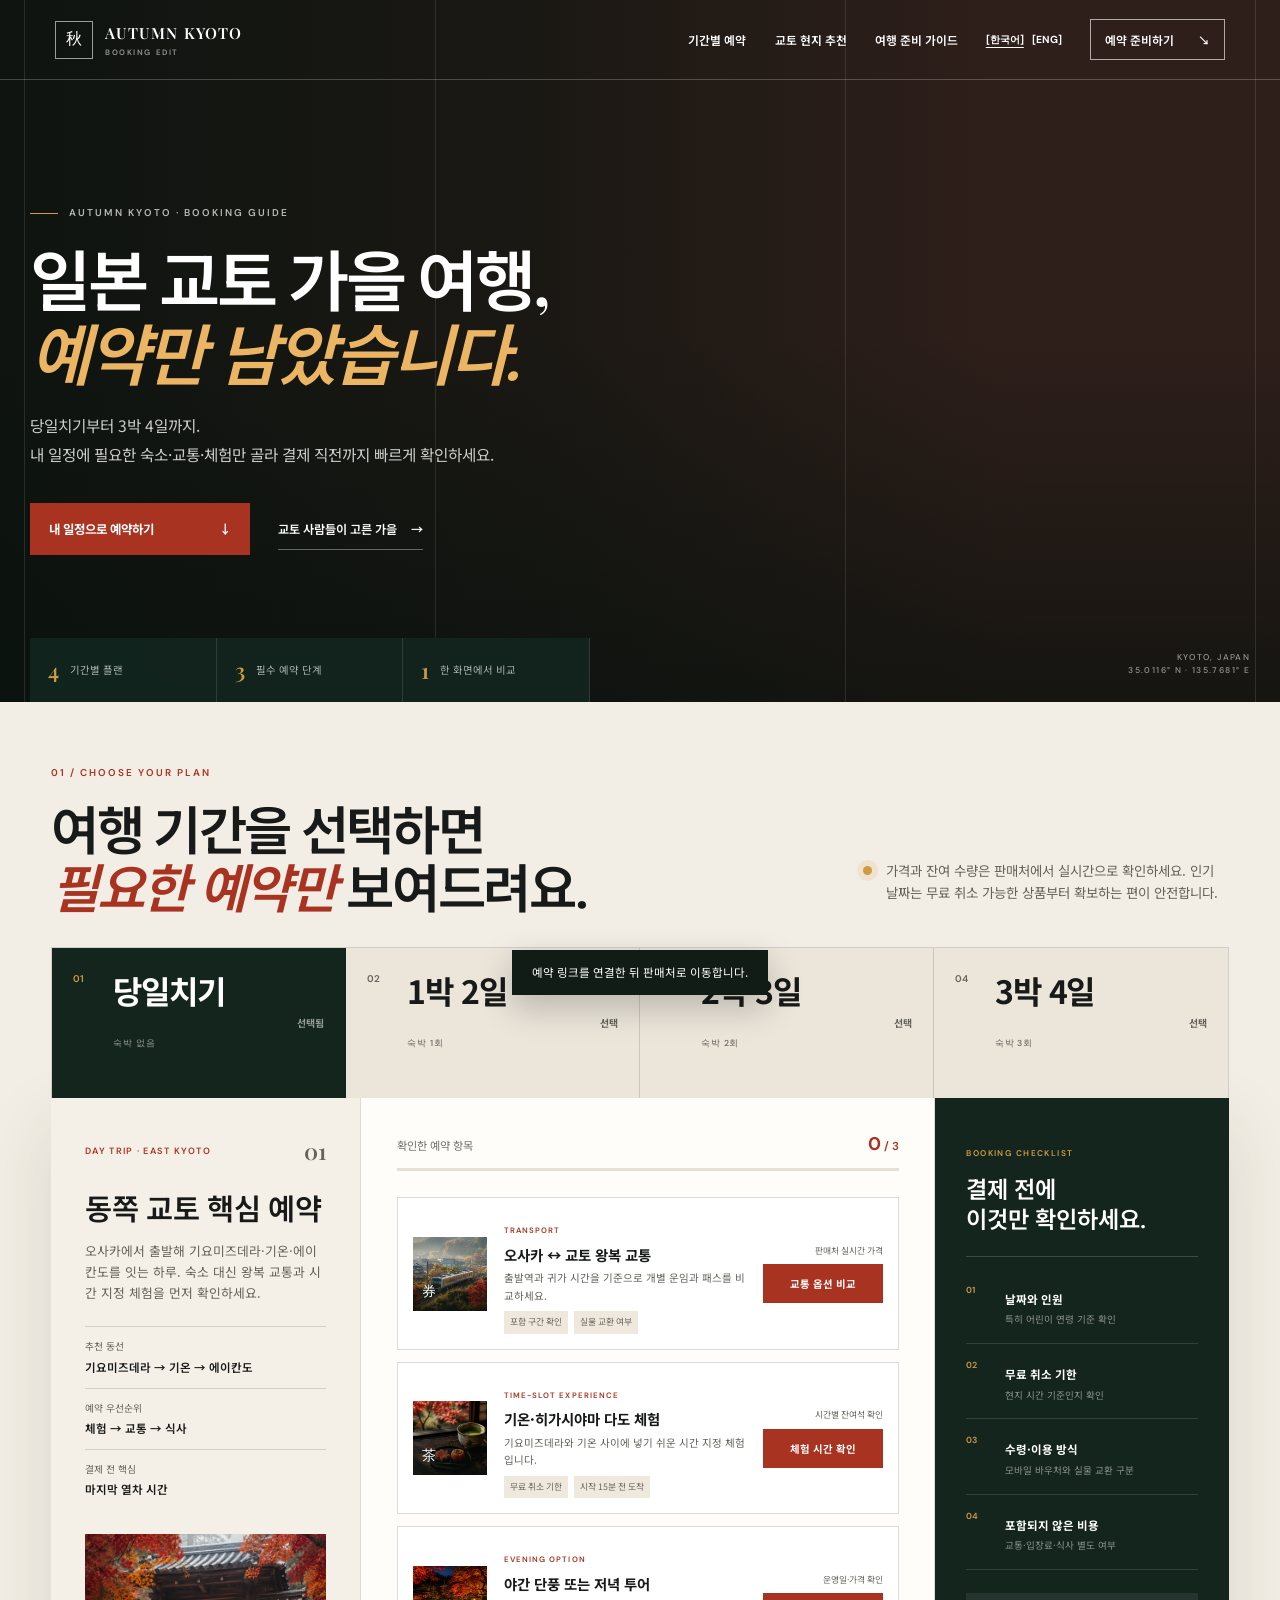
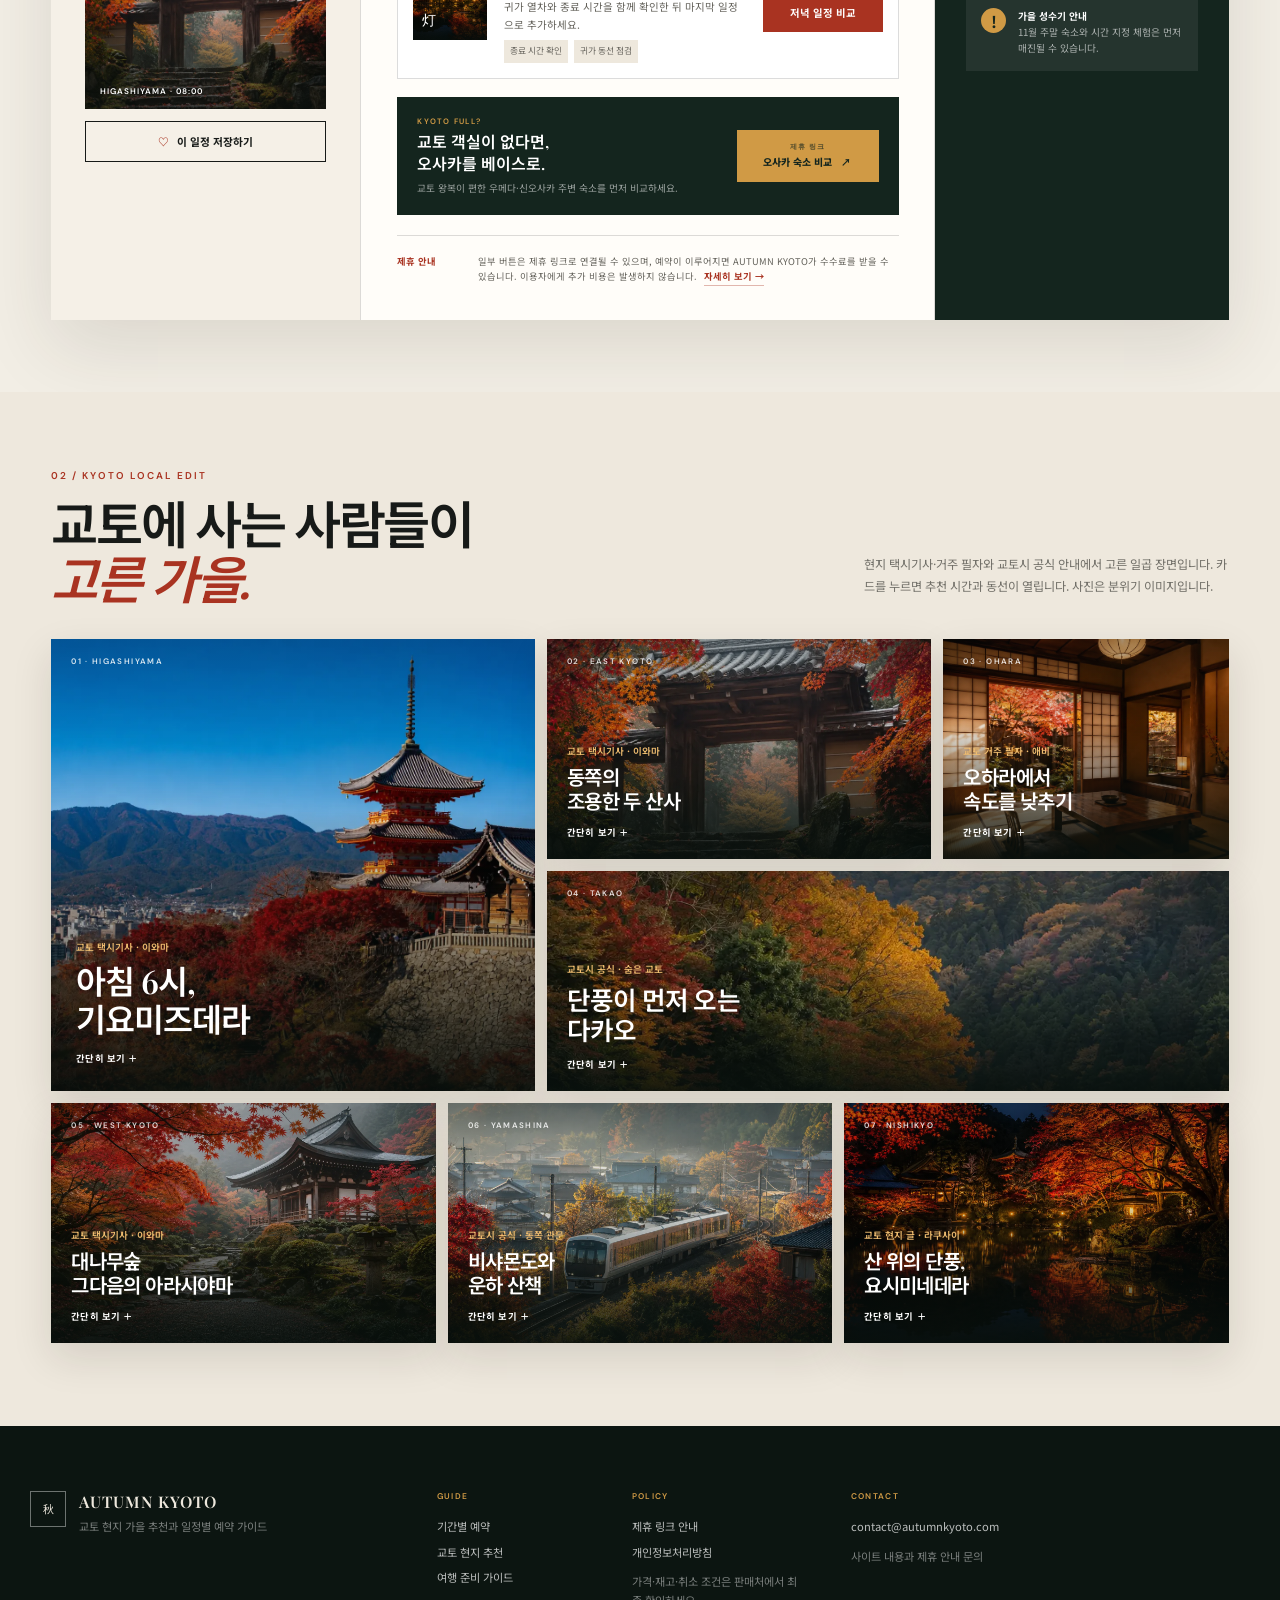
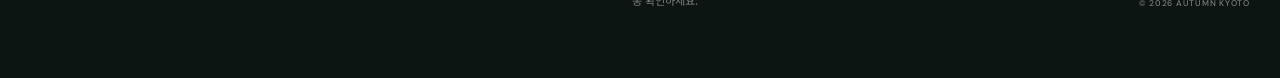
==== commit 8a50d849: "모바일 LCP와 영문 접근성 추가 개선" ====
--- a/index.html
+++ b/index.html
@@ -64,7 +64,7 @@
 
   <main id="top">
     <section class="hero">
-      <picture class="hero-photo"><source media="(max-width: 680px)" srcset="kyoto-autumn-hero-960.webp" /><img src="kyoto-autumn-hero.webp" width="1672" height="941" fetchpriority="high" decoding="async" alt="교토 가을 풍경" /></picture><div class="hero-shade"></div><div class="hero-lines"></div>
+      <picture class="hero-photo"><source media="(max-width: 680px)" srcset="kyoto-autumn-hero-720.webp" /><img src="kyoto-autumn-hero.webp" width="1672" height="941" fetchpriority="high" decoding="async" alt="교토 가을 풍경" /></picture><div class="hero-shade"></div><div class="hero-lines"></div>
       <div class="hero-content">
         <p class="eyebrow"><span></span>AUTUMN KYOTO · BOOKING GUIDE</p>
         <h1>일본 교토 가을 여행,<br /><em>예약만 남았습니다.</em></h1>
--- a/styles.css
+++ b/styles.css
@@ -147,3 +147,9 @@
 
 /* Performance: LCP images are real responsive images instead of CSS backgrounds. */
 .hero-photo,.prep-hero-photo{background-image:none}.hero-photo img,.prep-hero-photo img{display:block;width:100%;height:100%;object-fit:cover}.prep-hero-photo img{object-position:center 48%}
+
+/* English pages do not download the large Korean font stylesheet. */
+html[lang="en"]{--sans:"DM Sans",sans-serif;--serif:"Playfair Display",serif}
+
+/* Accessibility: readable small text on light surfaces. */
+.booking-top-copy,.duration-tab>span,.duration-tab small,.duration-tab b,.plan-overview>p,.plan-overview dt,.overview-top span,.product-copy p,.product-action>span,.affiliate-note p{color:#64625b}
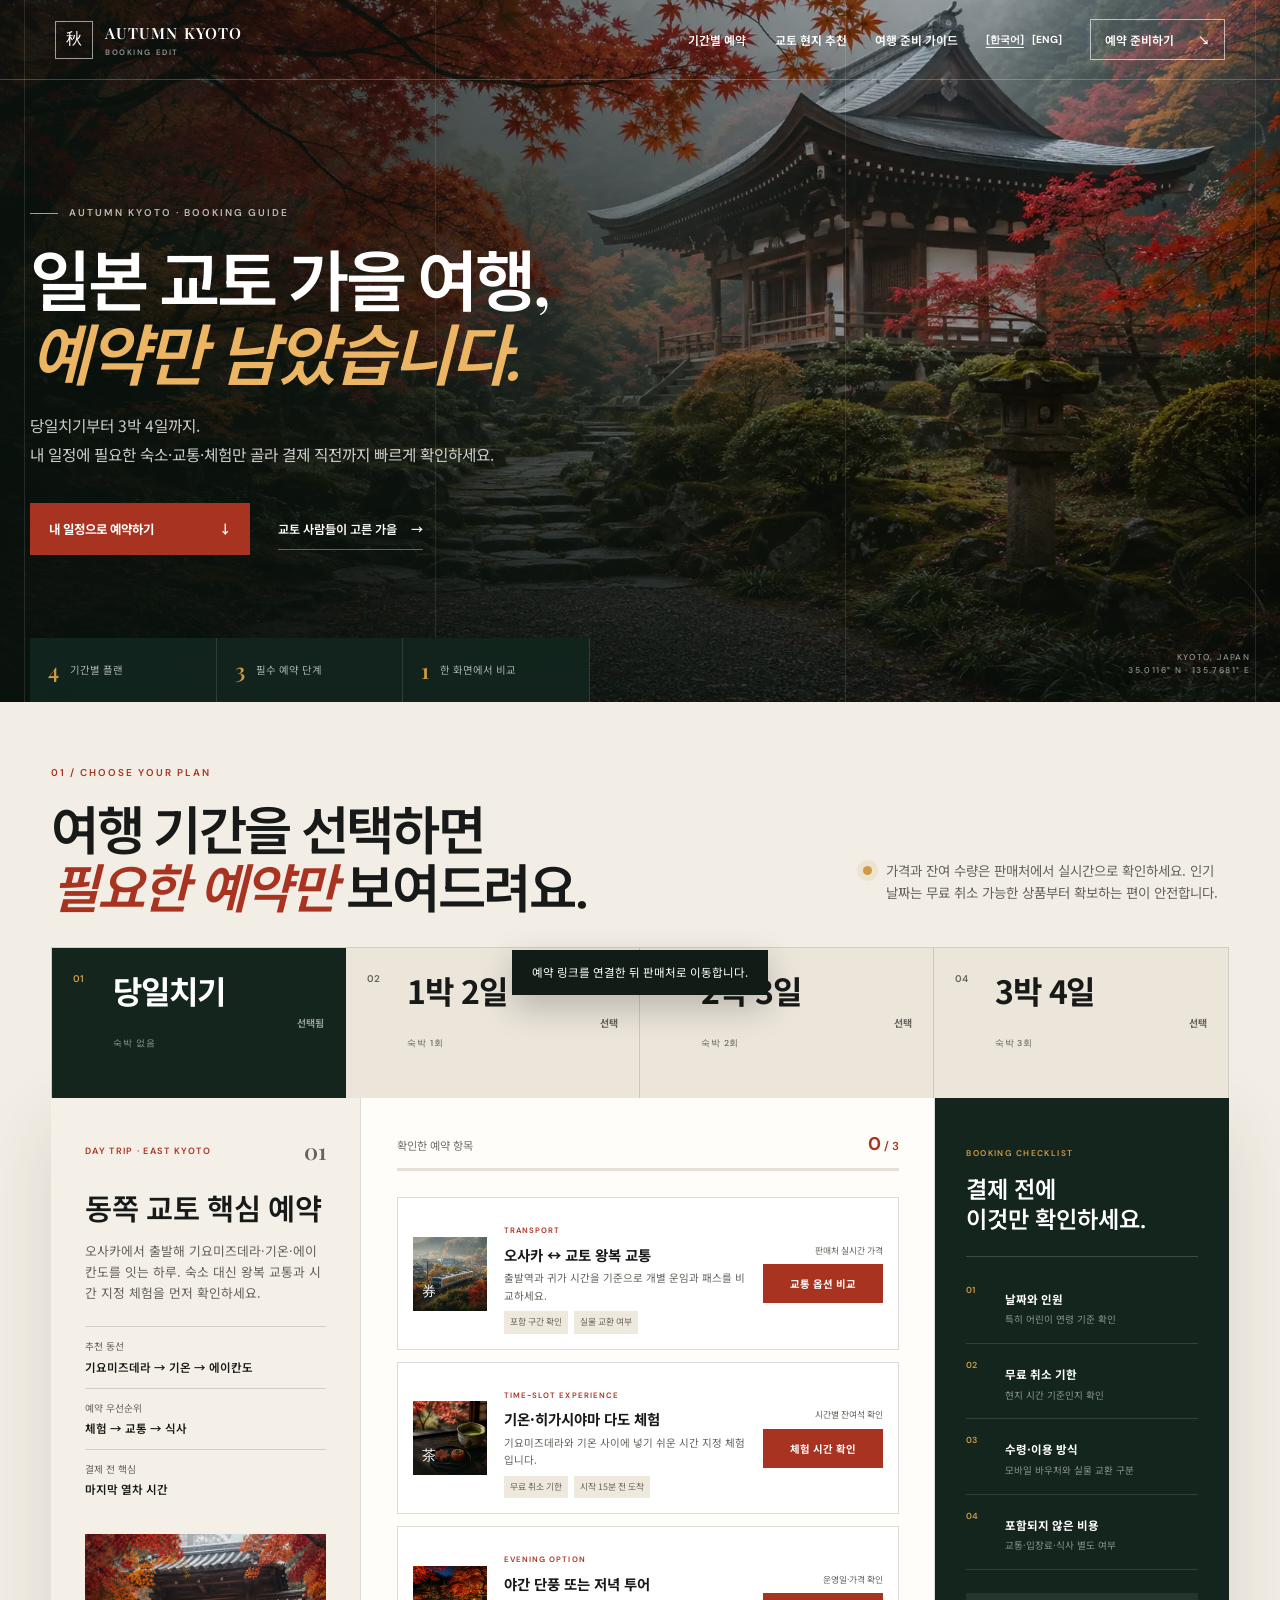
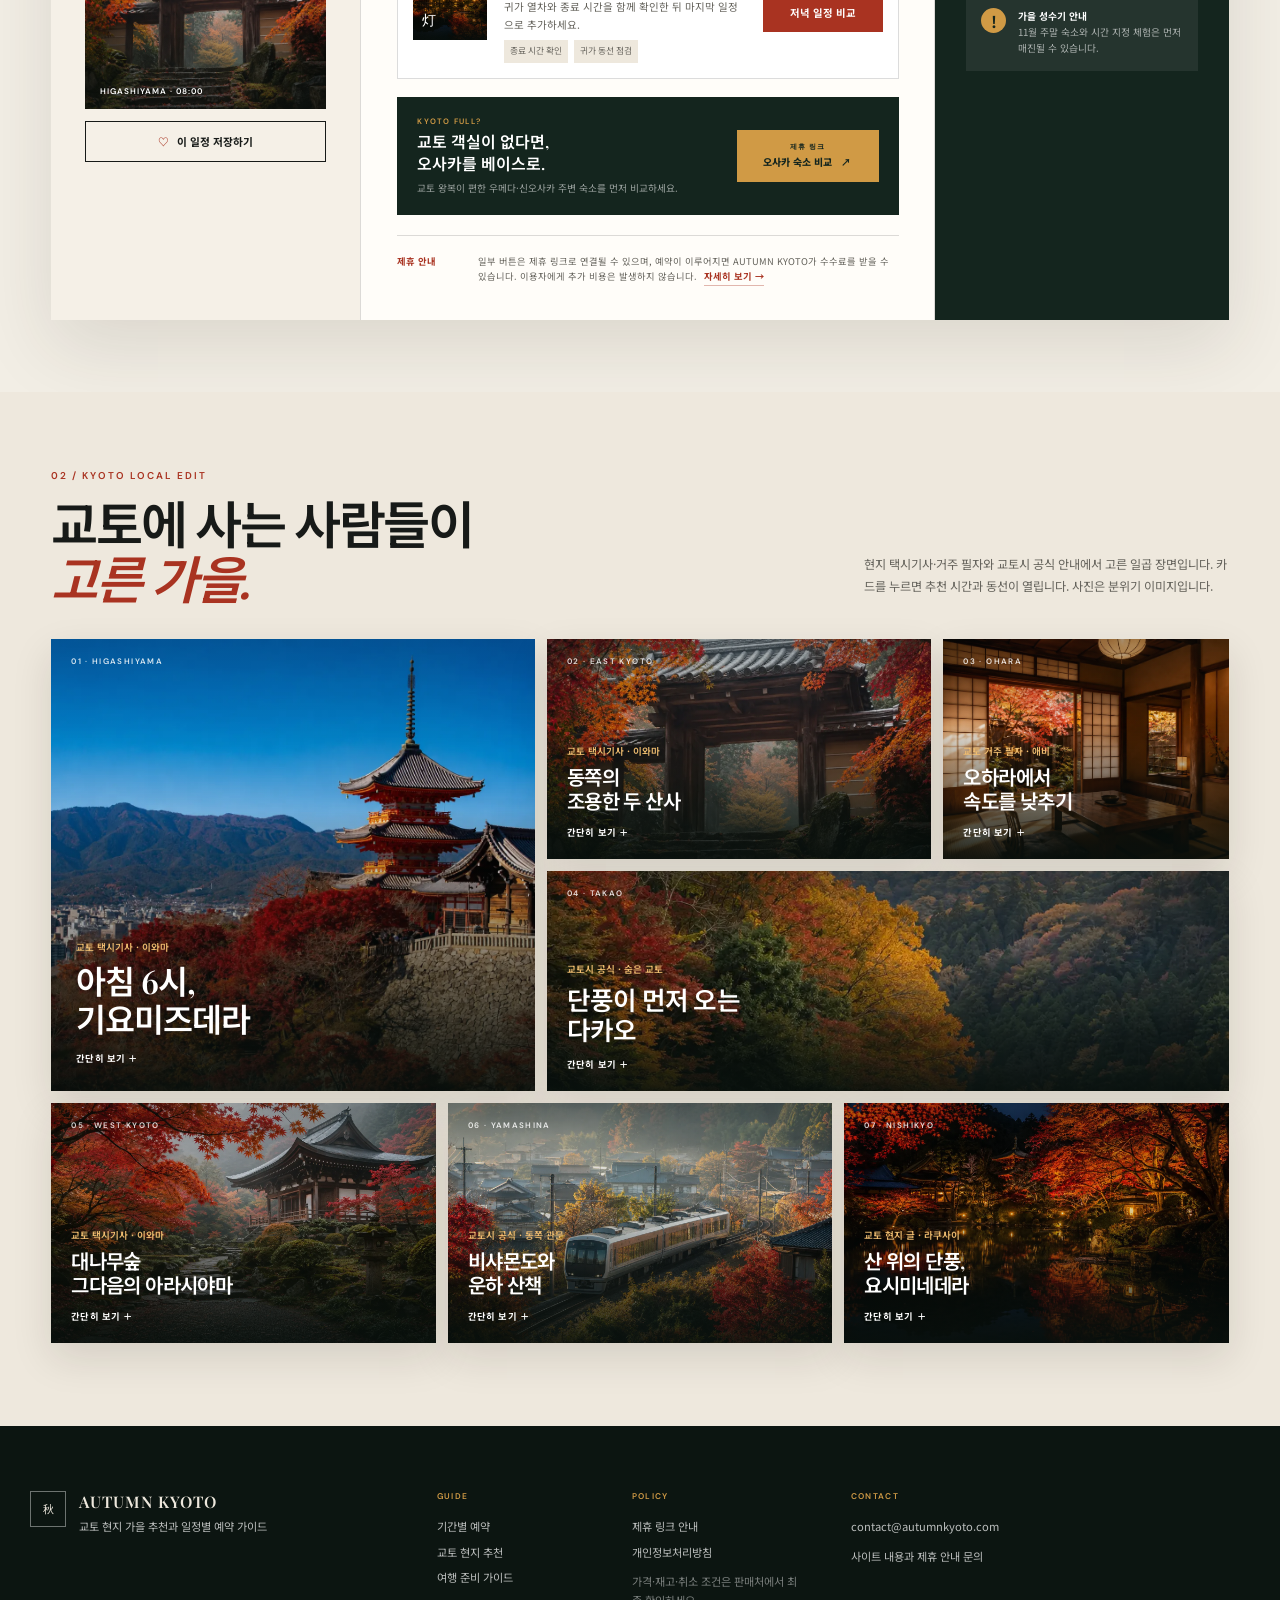
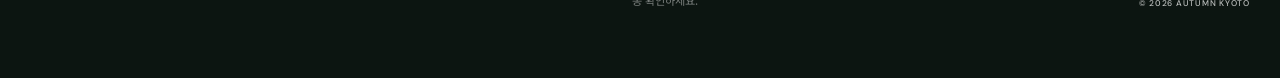
==== commit 5702336b: "접근성 색상 대비 개선" ====
--- a/index.html
+++ b/index.html
@@ -30,7 +30,7 @@
   <link rel="preconnect" href="https://fonts.googleapis.com" />
   <link rel="preconnect" href="https://fonts.gstatic.com" crossorigin />
   <link href="https://fonts.googleapis.com/css2?family=DM+Sans:wght@400;500;600;700&family=Noto+Sans+KR:wght@400;500;600;700&family=Playfair+Display:wght@500;600;700&display=swap" rel="preload" as="style" onload="this.onload=null;this.rel='stylesheet'" />
-  <link rel="stylesheet" href="styles.css" />
+  <link rel="stylesheet" href="styles.css?v=20260826-4" />
   <script type="application/ld+json">
     {
       "@context": "https://schema.org",
@@ -64,7 +64,7 @@
 
   <main id="top">
     <section class="hero">
-      <picture class="hero-photo"><source media="(max-width: 680px)" srcset="kyoto-autumn-hero-720.webp" /><img src="kyoto-autumn-hero.webp" width="1672" height="941" fetchpriority="high" decoding="async" alt="교토 가을 풍경" /></picture><div class="hero-shade"></div><div class="hero-lines"></div>
+      <picture class="hero-photo"><source media="(max-width: 680px)" srcset="kyoto-autumn-hero-720-v2.webp" /><img src="kyoto-autumn-hero.webp" width="1672" height="941" fetchpriority="high" decoding="async" alt="교토 가을 풍경" /></picture><div class="hero-shade"></div><div class="hero-lines"></div>
       <div class="hero-content">
         <p class="eyebrow"><span></span>AUTUMN KYOTO · BOOKING GUIDE</p>
         <h1>일본 교토 가을 여행,<br /><em>예약만 남았습니다.</em></h1>
@@ -176,6 +176,6 @@
 
   <div class="booking-toast" id="booking-toast" role="status" aria-live="polite">예약 링크를 연결한 뒤 판매처로 이동합니다.</div>
   <footer><div class="footer-brand"><span>秋</span><div><strong>AUTUMN KYOTO</strong><p>교토 현지 가을 추천과 일정별 예약 가이드</p></div></div><div class="footer-links"><strong>GUIDE</strong><a href="#book">기간별 예약</a><a href="#local">교토 현지 추천</a><a href="kyoto-autumn-guide.html">여행 준비 가이드</a></div><div class="footer-links"><strong>POLICY</strong><a href="affiliate-disclosure.html">제휴 링크 안내</a><a href="privacy.html">개인정보처리방침</a><p>가격·재고·취소 조건은 판매처에서 최종 확인하세요.</p></div><div class="footer-links footer-contact"><strong>CONTACT</strong><a href="mailto:contact@autumnkyoto.com">contact@autumnkyoto.com</a><p>사이트 내용과 제휴 안내 문의</p></div><p class="copyright">© <span id="year"></span> AUTUMN KYOTO</p></footer>
-  <script src="script.js"></script>
+  <script src="script.js?v=20260826-2"></script>
 </body>
 </html>
--- a/styles.css
+++ b/styles.css
@@ -153,3 +153,6 @@
 
 /* Accessibility: readable small text on light surfaces. */
 .booking-top-copy,.duration-tab>span,.duration-tab small,.duration-tab b,.plan-overview>p,.plan-overview dt,.overview-top span,.product-copy p,.product-action>span,.affiliate-note p{color:#64625b}
+
+/* Accessibility: remaining contrast fixes reported by Lighthouse. */
+.osaka-stay-option>a small{color:var(--forest)}.local-edit-head>p{color:#64625b}.footer-brand p,.footer-links p,.copyright{color:rgba(255,255,255,.72)}
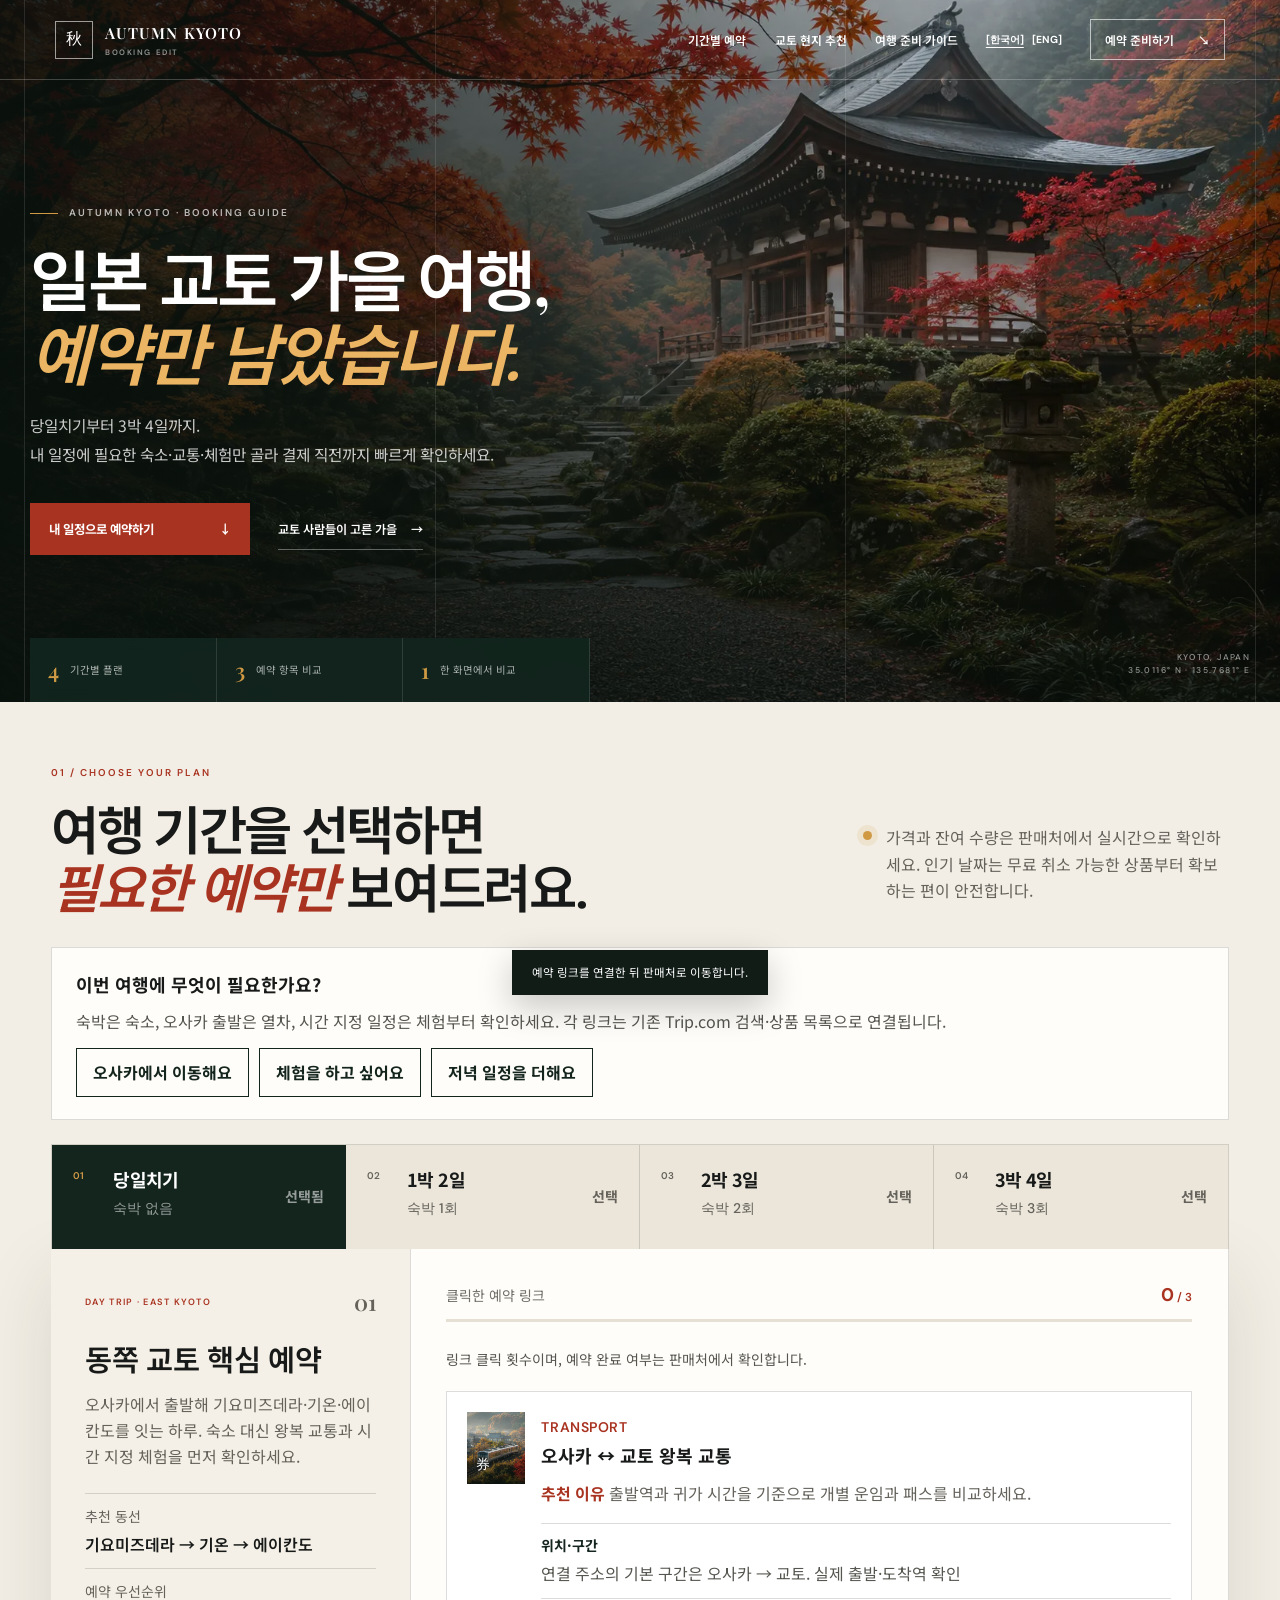
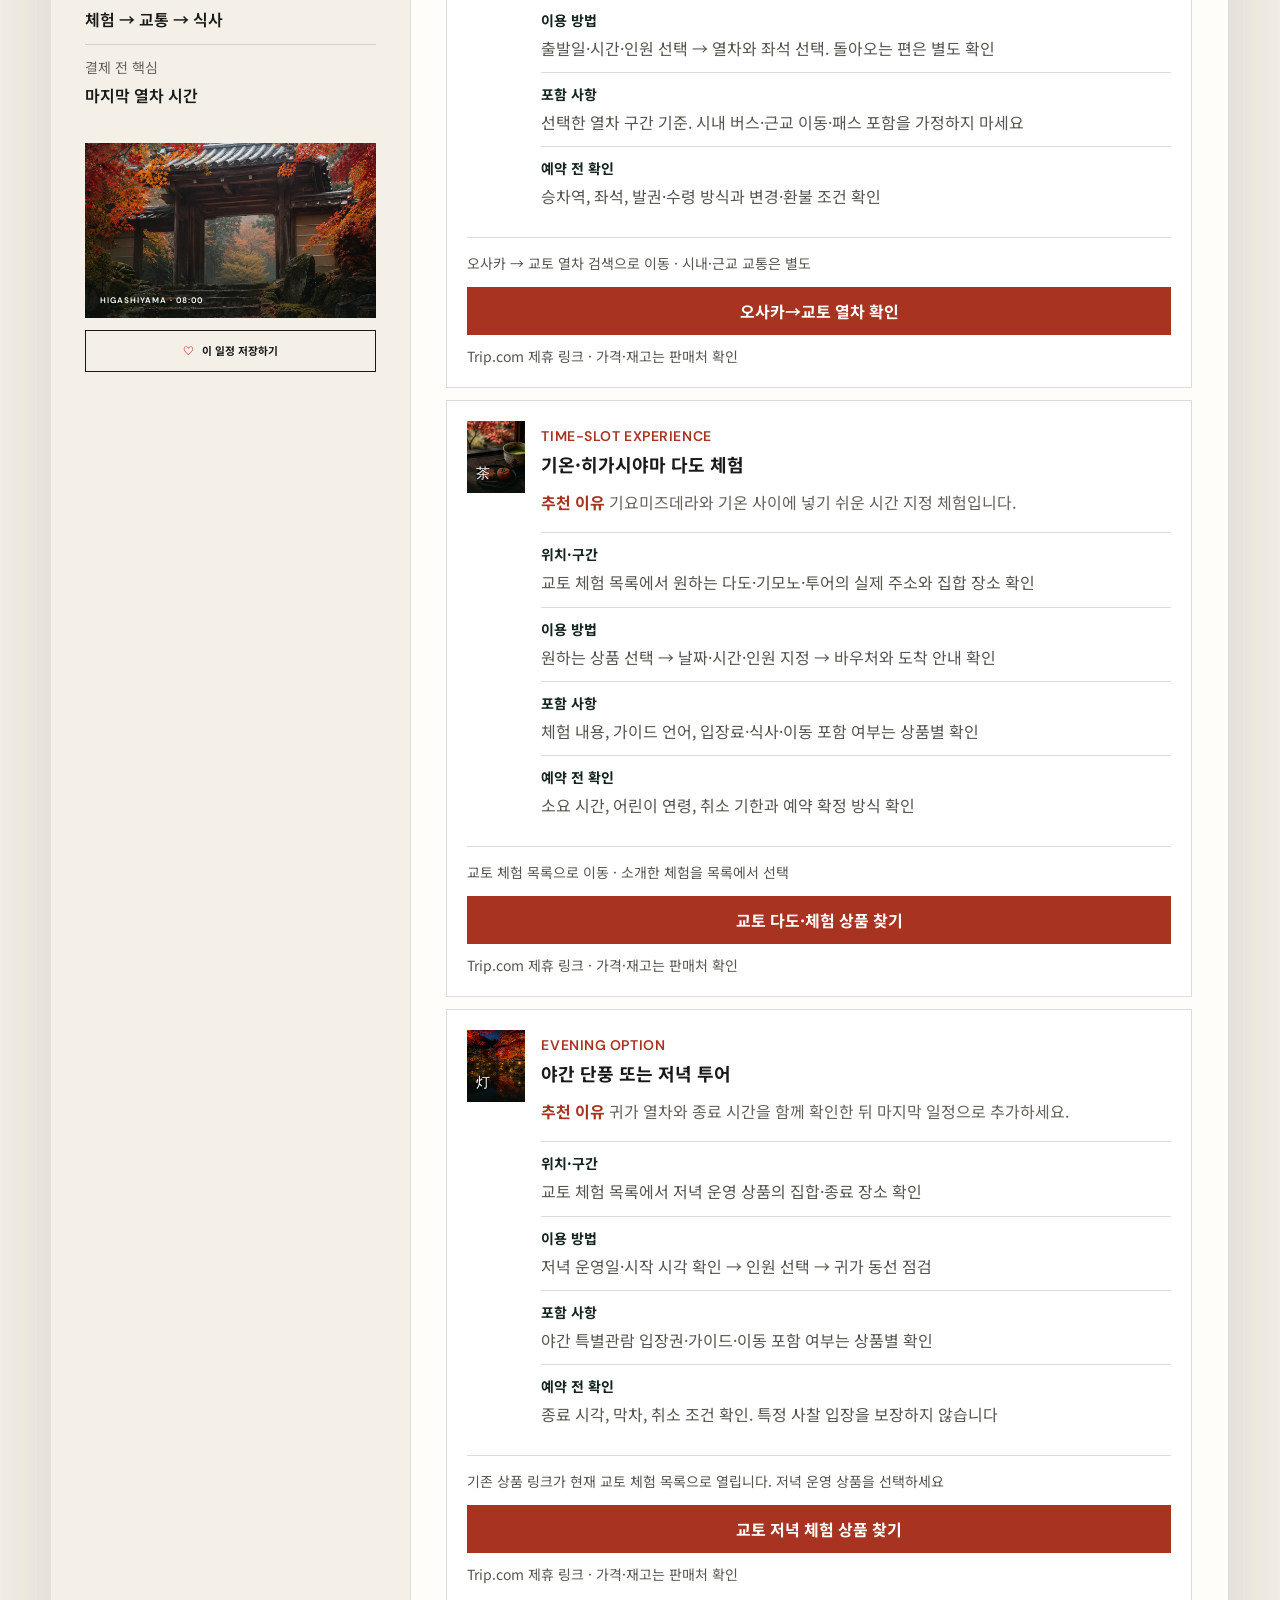
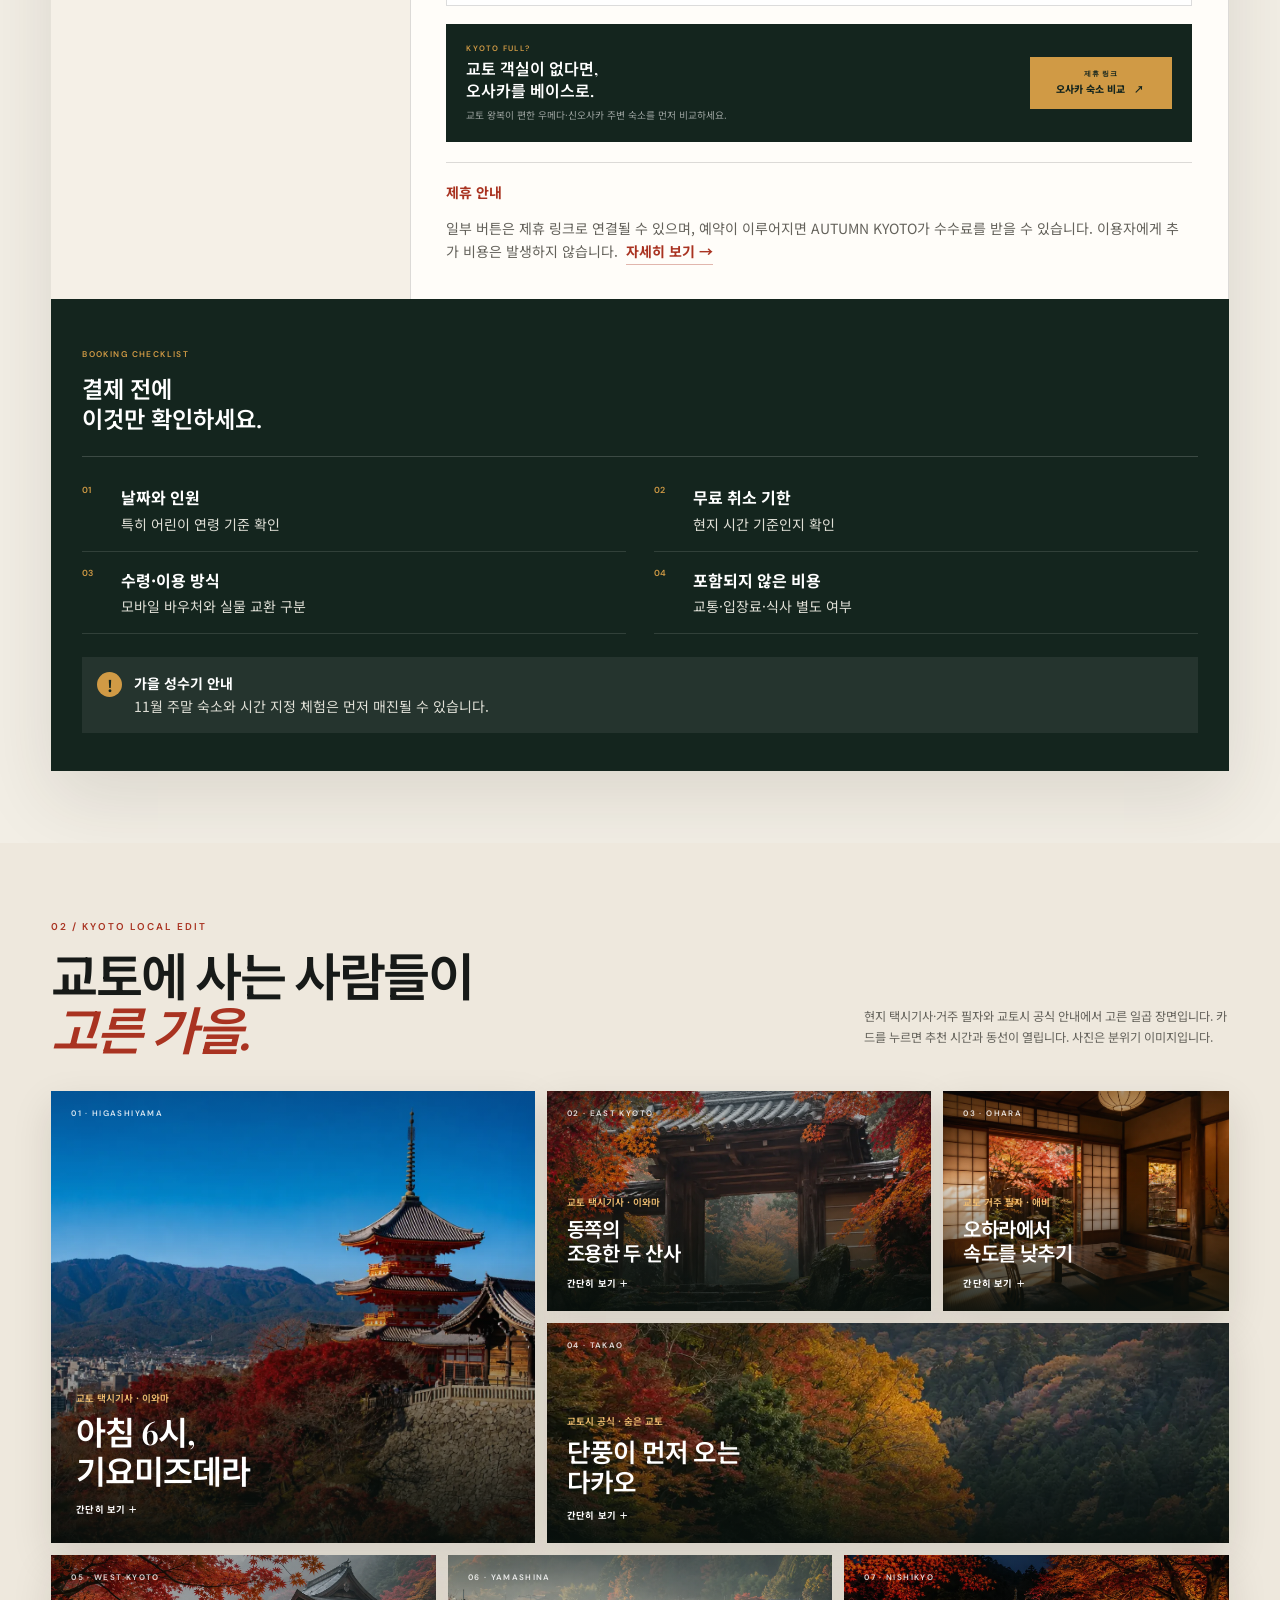
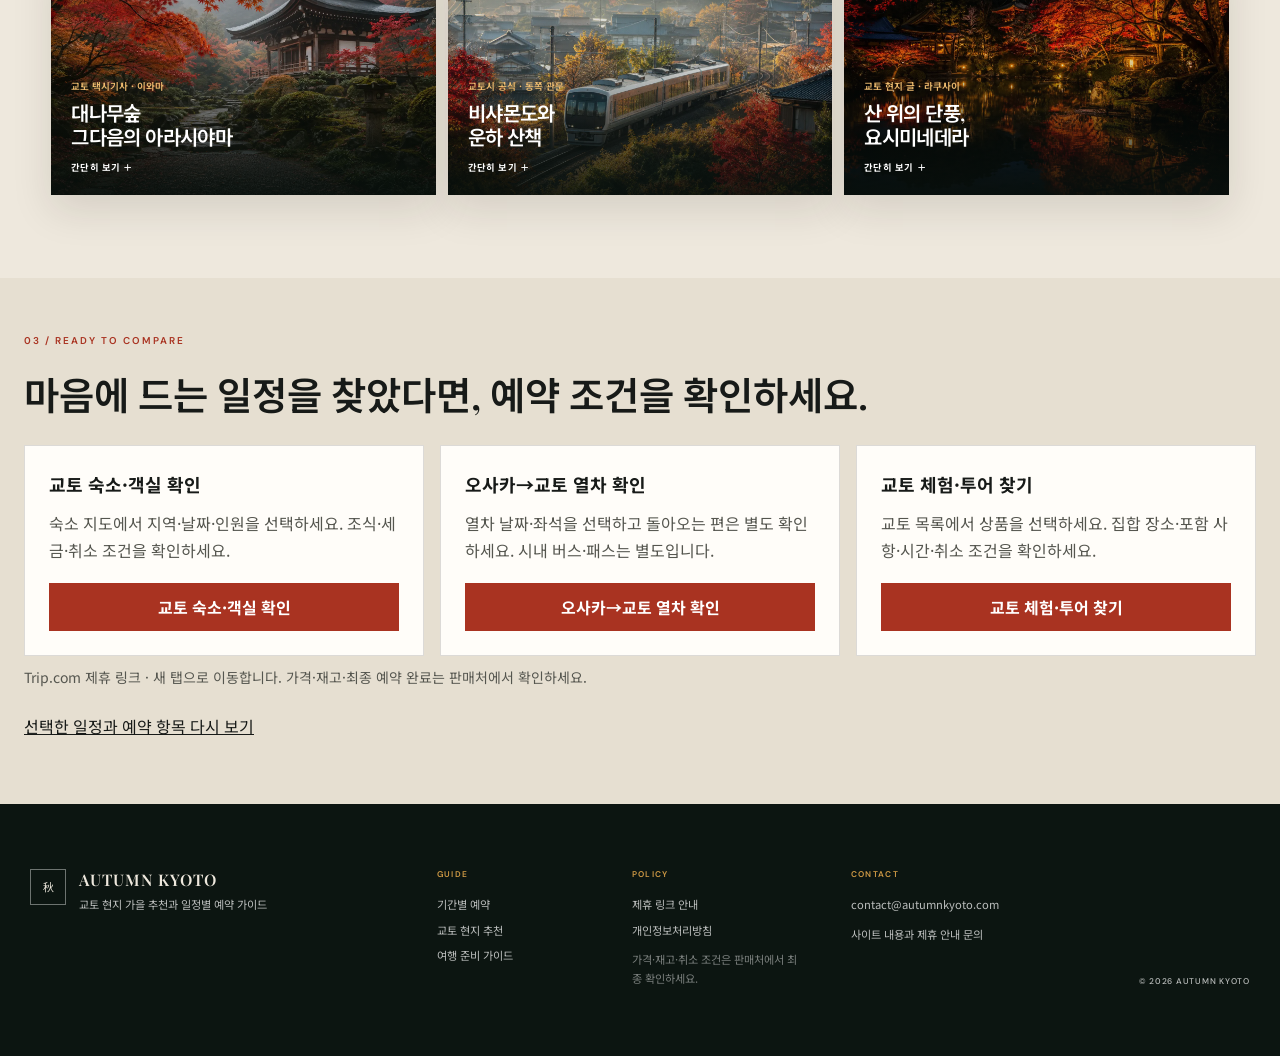
==== commit c842e6f2: "Clarify Kyoto booking choices and seller destinations; preview responsive flow" ====
--- a/index.html
+++ b/index.html
@@ -30,7 +30,7 @@
   <link rel="preconnect" href="https://fonts.googleapis.com" />
   <link rel="preconnect" href="https://fonts.gstatic.com" crossorigin />
   <link href="https://fonts.googleapis.com/css2?family=DM+Sans:wght@400;500;600;700&family=Noto+Sans+KR:wght@400;500;600;700&family=Playfair+Display:wght@500;600;700&display=swap" rel="preload" as="style" onload="this.onload=null;this.rel='stylesheet'" />
-  <link rel="stylesheet" href="styles.css?v=20260826-4" />
+  <link rel="stylesheet" href="styles.css?v=20261003-1" />
   <script type="application/ld+json">
     {
       "@context": "https://schema.org",
@@ -71,7 +71,7 @@
         <p>당일치기부터 3박 4일까지.<br>내 일정에 필요한 숙소·교통·체험만 골라 결제 직전까지 빠르게 확인하세요.</p>
         <div class="hero-actions"><a class="button hero-button" href="#book">내 일정으로 예약하기 <span>↓</span></a><a href="#local" class="plain-link">교토 사람들이 고른 가을 <span>→</span></a></div>
       </div>
-      <div class="hero-proof"><div><strong>4</strong><span>기간별 플랜</span></div><div><strong>3</strong><span>필수 예약 단계</span></div><div><strong>1</strong><span>한 화면에서 비교</span></div></div>
+      <div class="hero-proof"><div><strong>4</strong><span>기간별 플랜</span></div><div><strong>3</strong><span>예약 항목 비교</span></div><div><strong>1</strong><span>한 화면에서 비교</span></div></div>
       <div class="hero-coordinate">KYOTO, JAPAN<br />35.0116° N · 135.7681° E</div>
     </section>
 
@@ -81,6 +81,7 @@
         <div class="booking-top-copy"><span class="status-dot"></span><p>가격과 잔여 수량은 판매처에서 실시간으로 확인하세요. 인기 날짜는 무료 취소 가능한 상품부터 확보하는 편이 안전합니다.</p></div>
       </div>
 
+<div class="booking-choice"><h3>이번 여행에 무엇이 필요한가요?</h3><p>숙박은 숙소, 오사카 출발은 열차, 시간 지정 일정은 체험부터 확인하세요. 각 링크는 기존 Trip.com 검색·상품 목록으로 연결됩니다.</p><nav id="booking-shortcuts" aria-label="목적별 예약 항목 바로가기"></nav></div>
       <div class="duration-tabs" role="tablist" aria-label="여행 기간 선택">
         <button class="duration-tab active" role="tab" aria-selected="true" data-duration="day"><span>01</span><strong>당일치기</strong><small>숙박 없음</small><b>선택됨</b></button>
         <button class="duration-tab" role="tab" aria-selected="false" data-duration="1n2d"><span>02</span><strong>1박 2일</strong><small>숙박 1회</small><b>선택</b></button>
@@ -99,8 +100,7 @@
         </aside>
 
         <div class="booking-column">
-          <div class="column-heading"><div><span>확인한 예약 항목</span><strong><b id="checked-count">0</b> / 3</strong></div><div class="progress-track"><i id="progress-bar"></i></div></div>
-          <div class="product-list" id="product-list"></div>
+          <div class="column-heading"><div><span>클릭한 예약 링크</span><strong><b id="checked-count">0</b> / 3</strong></div><div class="progress-track"><i id="progress-bar"></i></div></div><p class="click-note">링크 클릭 횟수이며, 예약 완료 여부는 판매처에서 확인합니다.</p><div class="product-list" id="product-list"></div>
           <div class="osaka-stay-option">
             <div><span>KYOTO FULL?</span><strong>교토 객실이 없다면,<br />오사카를 베이스로.</strong><p>교토 왕복이 편한 우메다·신오사카 주변 숙소를 먼저 비교하세요.</p></div>
             <a id="osaka-stay-link" href="https://kr.trip.com/hotels/osaka-hotels-list-219/?Allianceid=9886696&amp;SID=328568199&amp;trip_sub1=autumnkyoto_osaka_stay&amp;trip_sub3=D19248042" target="_blank" rel="noopener noreferrer" aria-label="제휴 링크로 오사카 숙소 비교하기"><small>제휴 링크</small>오사카 숙소 비교 <span>↗</span></a>
@@ -153,7 +153,8 @@
         </button>
       </div>
     </section>
-  </main>
+  <section class="booking-return" aria-labelledby="booking-return-title"><p class="section-no">03 / READY TO COMPARE</p><h2 id="booking-return-title">마음에 드는 일정을 찾았다면, 예약 조건을 확인하세요.</h2><div class="booking-return-grid"><article><h3>교토 숙소·객실 확인</h3><p>숙소 지도에서 지역·날짜·인원을 선택하세요. 조식·세금·취소 조건을 확인하세요.</p><a class="booking-cta" href="https://kr.trip.com/hotels/list?city=734&amp;display=%EA%B5%90%ED%86%A0&amp;optionId=734&amp;optionType=City&amp;optionName=%EA%B5%90%ED%86%A0&amp;Allianceid=9886696&amp;SID=328568199&amp;trip_sub1=autumnkyoto_stay&amp;trip_sub3=D19242778" target="_blank" rel="sponsored noopener noreferrer">교토 숙소·객실 확인</a></article><article><h3>오사카→교토 열차 확인</h3><p>열차 날짜·좌석을 선택하고 돌아오는 편은 별도 확인하세요. 시내 버스·패스는 별도입니다.</p><a class="booking-cta" href="https://kr.trip.com/trains/tt-common/ttlist?departurecitycode=JP03869&amp;arrivalcitycode=JP00531&amp;Allianceid=9886696&amp;SID=328568199&amp;trip_sub1=autumnkyoto_transport&amp;trip_sub3=D19242778" target="_blank" rel="sponsored noopener noreferrer">오사카→교토 열차 확인</a></article><article><h3>교토 체험·투어 찾기</h3><p>교토 목록에서 상품을 선택하세요. 집합 장소·포함 사항·시간·취소 조건을 확인하세요.</p><a class="booking-cta" href="https://kr.trip.com/things-to-do/experiences/kyoto/?Allianceid=9886696&amp;SID=328568199&amp;trip_sub1=autumnkyoto_experience&amp;trip_sub3=D19242778" target="_blank" rel="sponsored noopener noreferrer">교토 체험·투어 찾기</a></article></div><p class="seller-note">Trip.com 제휴 링크 · 새 탭으로 이동합니다. 가격·재고·최종 예약 완료는 판매처에서 확인하세요.</p><a class="return-plan-link" href="#book">선택한 일정과 예약 항목 다시 보기</a></section>
+</main>
 
   <div class="place-modal" id="place-modal" hidden>
     <div class="place-modal-backdrop" data-modal-close></div>
@@ -169,13 +170,14 @@
           <div><dt>함께 걷기</dt><dd id="place-modal-route"></dd></div>
           <div><dt>현지 팁</dt><dd id="place-modal-tip"></dd></div>
         </dl>
-        <div class="place-modal-bottom"><p>운영시간·교통·특별관람은 방문 전 공식 안내에서 다시 확인하세요.</p><a id="place-modal-link" href="#" target="_blank" rel="noopener noreferrer">한국어 공식 안내 보기 ↗</a></div>
+        <section class="local-booking" id="place-modal-booking" aria-label="추천과 관련된 예약 옵션"></section><div class="place-modal-bottom"><p>운영시간·교통·특별관람은 방문 전 공식 안내에서 다시 확인하세요.</p><a id="place-modal-link" href="#" target="_blank" rel="noopener noreferrer">한국어 공식 안내 보기 ↗</a></div>
       </div>
     </section>
   </div>
 
   <div class="booking-toast" id="booking-toast" role="status" aria-live="polite">예약 링크를 연결한 뒤 판매처로 이동합니다.</div>
   <footer><div class="footer-brand"><span>秋</span><div><strong>AUTUMN KYOTO</strong><p>교토 현지 가을 추천과 일정별 예약 가이드</p></div></div><div class="footer-links"><strong>GUIDE</strong><a href="#book">기간별 예약</a><a href="#local">교토 현지 추천</a><a href="kyoto-autumn-guide.html">여행 준비 가이드</a></div><div class="footer-links"><strong>POLICY</strong><a href="affiliate-disclosure.html">제휴 링크 안내</a><a href="privacy.html">개인정보처리방침</a><p>가격·재고·취소 조건은 판매처에서 최종 확인하세요.</p></div><div class="footer-links footer-contact"><strong>CONTACT</strong><a href="mailto:contact@autumnkyoto.com">contact@autumnkyoto.com</a><p>사이트 내용과 제휴 안내 문의</p></div><p class="copyright">© <span id="year"></span> AUTUMN KYOTO</p></footer>
-  <script src="script.js?v=20260826-2"></script>
+  <script src="booking-details.js?v=20261003-1"></script>
+  <script src="script.js?v=20261003-1"></script>
 </body>
 </html>
--- a/styles.css
+++ b/styles.css
@@ -156,3 +156,33 @@
 
 /* Accessibility: remaining contrast fixes reported by Lighthouse. */
 .osaka-stay-option>a small{color:var(--forest)}.local-edit-head>p{color:#64625b}.footer-brand p,.footer-links p,.copyright{color:rgba(255,255,255,.72)}
+/* Booking decisions: retain the established forest, paper and autumn palette. */
+.booking-choice{max-width:1480px;margin:0 auto 24px;padding:22px 24px;border:1px solid var(--line);background:var(--white)}
+.booking-choice h3{font-size:1.125rem;margin:0 0 8px}.booking-choice p{font-size:1rem;margin:0 0 14px;color:#55564f}
+#booking-shortcuts{display:flex;gap:10px;flex-wrap:wrap}#booking-shortcuts a{display:inline-flex;align-items:center;min-height:44px;padding:10px 16px;border:1px solid var(--forest);font-size:1rem;font-weight:700;color:var(--forest)}
+#booking-shortcuts a:hover{background:var(--forest);color:#fff}
+.click-note{font-size:.875rem;color:#55564f;margin:0 0 20px}.click-status{font-size:.875rem;color:#55564f}
+.booking-shell .plan-dashboard{grid-template-columns:minmax(240px,.7fr) minmax(0,1.8fr) minmax(230px,.65fr)}
+.booking-shell .product-card{grid-template-columns:58px minmax(0,1fr);gap:16px;align-items:start;padding:20px;scroll-margin-top:24px;transform:none}
+.booking-shell .product-thumb{width:58px;height:72px}
+.booking-shell .product-copy small{font-size:.875rem;letter-spacing:.04em}.booking-shell .product-copy h4{font-size:1.125rem;line-height:1.5;margin:4px 0 10px}
+.booking-shell .product-copy p{font-size:1rem;line-height:1.75}.recommendation b{color:var(--red)}
+.booking-facts{margin:16px 0 0}.booking-facts>div{padding:10px 0;border-top:1px solid var(--line)}.booking-facts dt{font-size:.875rem;font-weight:700;color:var(--forest)}.booking-facts dd{margin:3px 0 0;font-size:1rem;line-height:1.7;color:#55564f}
+.booking-shell .product-action{grid-column:1/-1;text-align:left;min-width:0;border-top:1px solid var(--line);padding-top:14px;display:block}
+.seller-destination{font-size:.875rem;line-height:1.65;color:#55564f;margin:0 0 12px}
+a.booking-cta{display:inline-flex;justify-content:center;align-items:center;min-height:48px;font-size:1rem;line-height:1.5;padding:12px 16px;text-align:center;white-space:normal}
+.seller-note,.booking-shell .product-action>.seller-note{display:block;margin:10px 0 0;font-size:.875rem;line-height:1.6;color:#55564f}
+.booking-shell .duration-tab{min-height:104px}.booking-shell .duration-tab small,.booking-shell .duration-tab b{font-size:.875rem;letter-spacing:0}.booking-shell .duration-tab strong{font-size:1.125rem}
+.booking-shell .plan-overview>p,.booking-shell .plan-overview dd,.booking-shell .booking-top-copy{font-size:1rem}.booking-shell .plan-overview dt,.booking-shell .column-heading span{font-size:.875rem}
+.booking-shell .checkout-guide li strong{font-size:1rem}.booking-shell .checkout-guide li p,.booking-shell .guide-alert p{font-size:.875rem;color:#dfdfd6}
+.booking-shell .affiliate-note{grid-template-columns:1fr}.booking-shell .affiliate-note span,.booking-shell .affiliate-note p{font-size:.875rem}
+.local-booking{border-top:1px solid var(--line);padding-top:20px;margin-top:24px}.local-booking h3{font-size:1.125rem;margin:0 0 8px}.local-booking p{font-size:1rem;line-height:1.7;color:#55564f}.local-booking-links{display:grid;grid-template-columns:1fr 1fr;gap:10px}
+.place-modal .place-modal-intro,.place-modal .place-modal-facts dd{font-size:1rem}.place-modal .place-modal-facts dt,.place-modal .place-modal-bottom p,.place-modal .place-modal-bottom a{font-size:.875rem}
+.place-modal .place-modal-close{position:sticky;top:12px;right:auto;grid-column:1/-1;justify-self:end;margin:12px 12px -56px 0;min-width:44px;min-height:44px}
+.booking-return{padding:56px max(24px,calc((100vw - 1480px)/2));background:var(--paper2)}.booking-return h2{font:600 clamp(1.75rem,3vw,2.6rem)/1.4 var(--serif);margin:0 0 24px}.booking-return-grid{display:grid;grid-template-columns:repeat(3,minmax(0,1fr));gap:16px}.booking-return-grid article{display:flex;flex-direction:column;padding:24px;background:var(--white);border:1px solid var(--line)}.booking-return-grid h3{font-size:1.125rem;margin:0 0 10px}.booking-return-grid p{font-size:1rem;color:#55564f;flex:1;margin:0 0 20px}.return-plan-link{display:inline-flex;min-height:44px;align-items:center;margin-top:16px;font-size:1rem;text-decoration:underline}
+.city-products a{grid-template-columns:minmax(0,1fr);gap:10px;padding:20px 0;min-height:48px}.city-products small{font-size:.875rem}.city-products strong{font-size:1.125rem}.city-products .city-conditions{font-size:1rem;line-height:1.7;color:#55564f}.city-products .city-cta{font-size:1rem;min-height:44px;display:flex;align-items:center;font-weight:700;color:var(--red)}
+a.booking-cta:focus-visible,#booking-shortcuts a:focus-visible,.return-plan-link:focus-visible,.city-products a:focus-visible{outline:3px solid var(--gold);outline-offset:3px}
+@media(max-width:1280px){.booking-shell .plan-dashboard{grid-template-columns:minmax(240px,.7fr) minmax(0,1.6fr)}.booking-shell .checkout-guide{grid-column:1/-1}.booking-shell .checkout-guide ul{display:grid;grid-template-columns:1fr 1fr;gap:0 28px}}
+@media(max-width:860px){.booking-shell .plan-dashboard{grid-template-columns:minmax(0,1fr)}.booking-shell .booking-column{padding:28px 20px}.booking-return-grid{grid-template-columns:1fr}.booking-return{padding:40px 20px}.booking-shell .overview-image{height:120px}.booking-shell .plan-overview{padding:24px 20px}.booking-shell .plan-overview h3{margin-top:16px}}
+@media(max-width:540px){.booking-shell .product-card{grid-template-columns:minmax(0,1fr);padding:18px}.booking-shell .product-thumb{display:none}.booking-shell .product-action{grid-column:1}.booking-choice{padding:18px}.booking-choice h3{font-size:1.125rem}#booking-shortcuts{display:grid;grid-template-columns:1fr}#booking-shortcuts a{width:100%}.booking-shell .checkout-guide ul{grid-template-columns:1fr}.local-booking-links{grid-template-columns:1fr}.booking-toast{max-width:calc(100vw - 32px);width:max-content;font-size:.875rem;pointer-events:none}.menu-toggle{min-width:44px;min-height:44px}.place-modal .place-modal-image{min-height:150px;height:20svh}}
+@media(prefers-reduced-motion:reduce){html{scroll-behavior:auto}.booking-toast,.product-card{transition:none}}
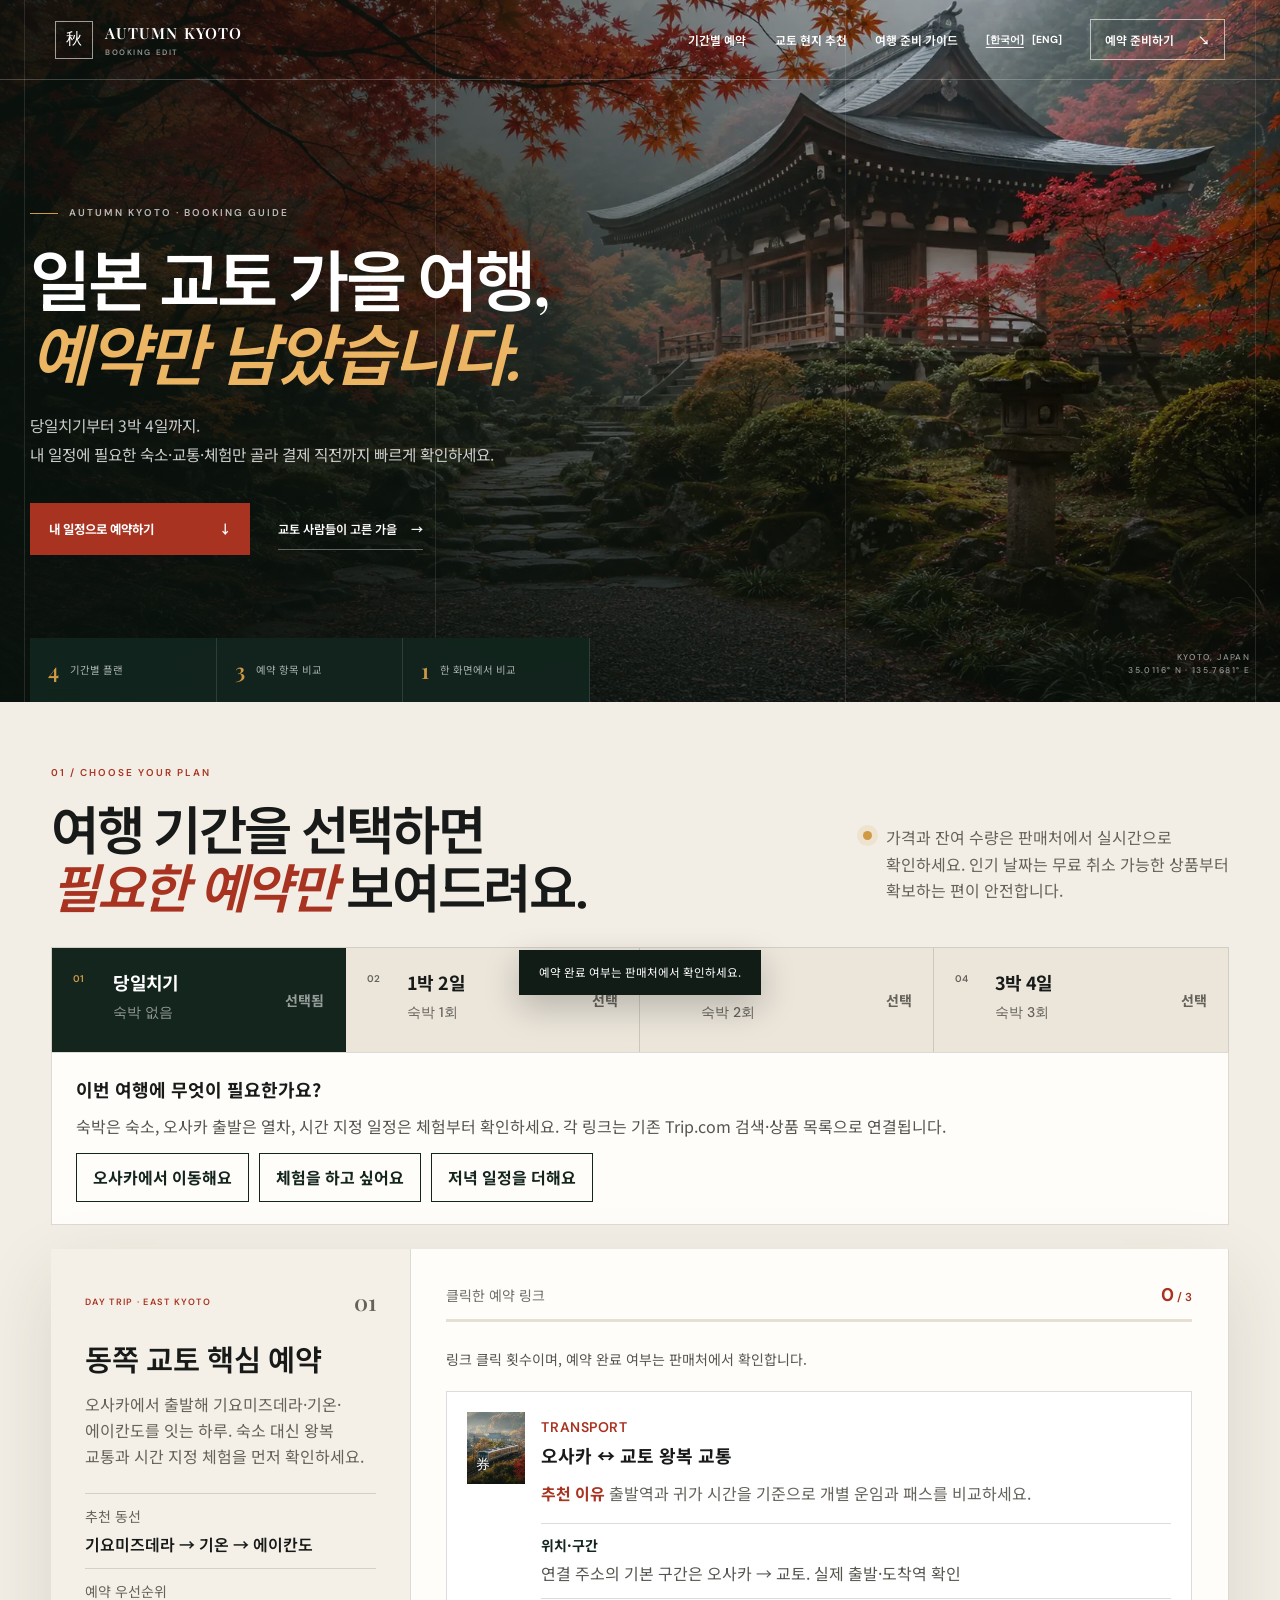
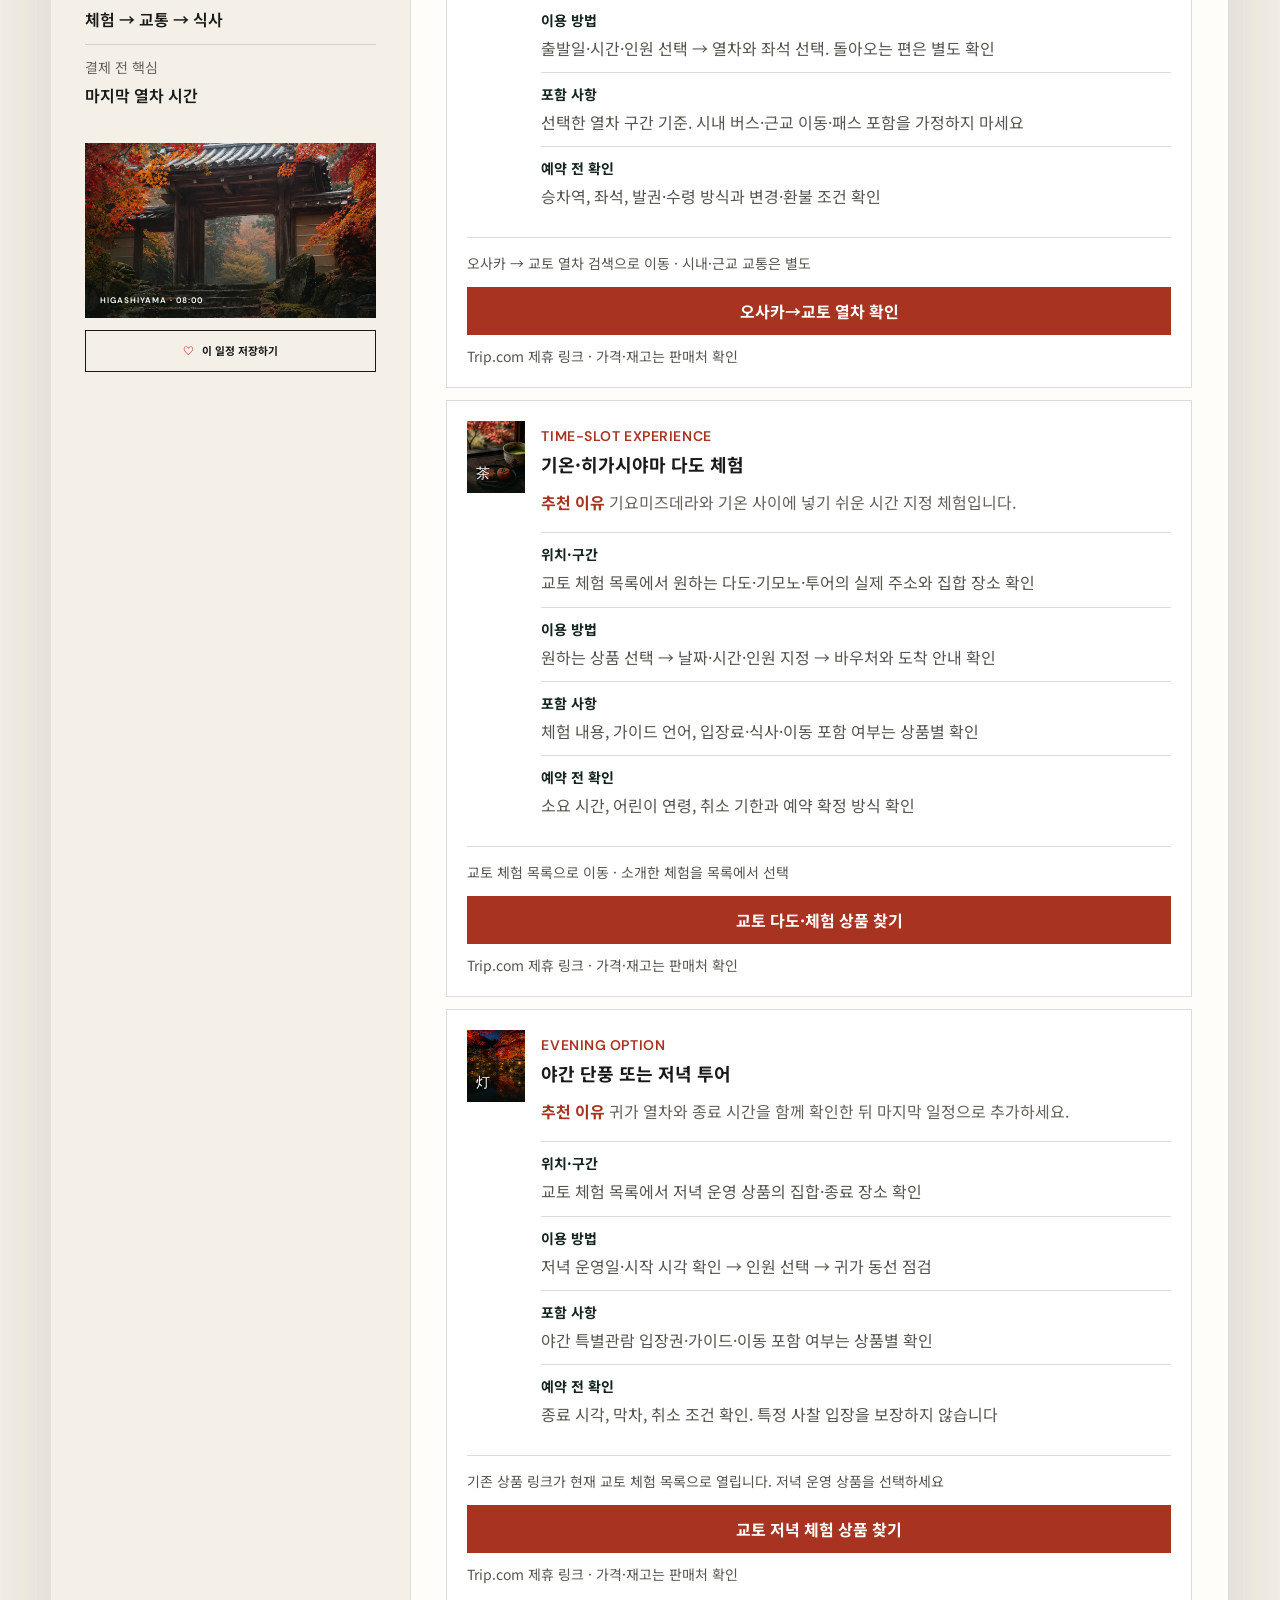
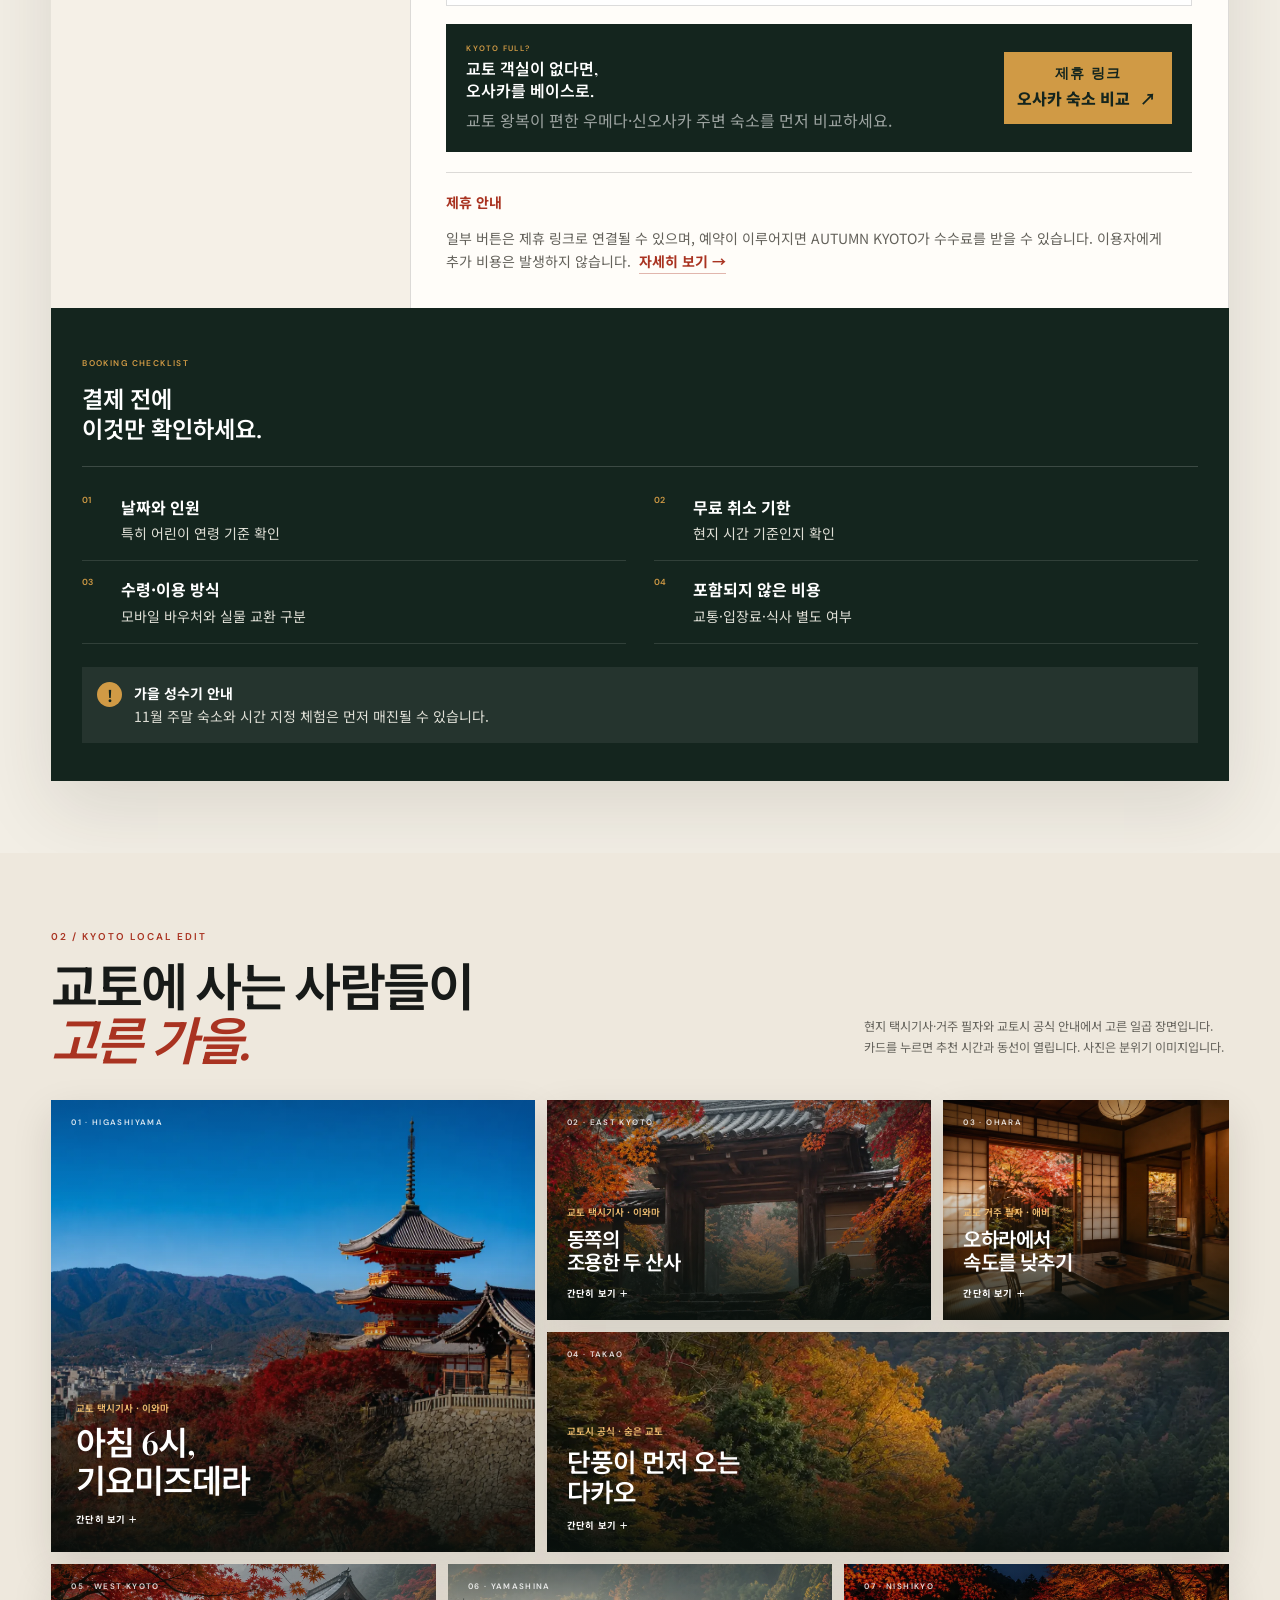
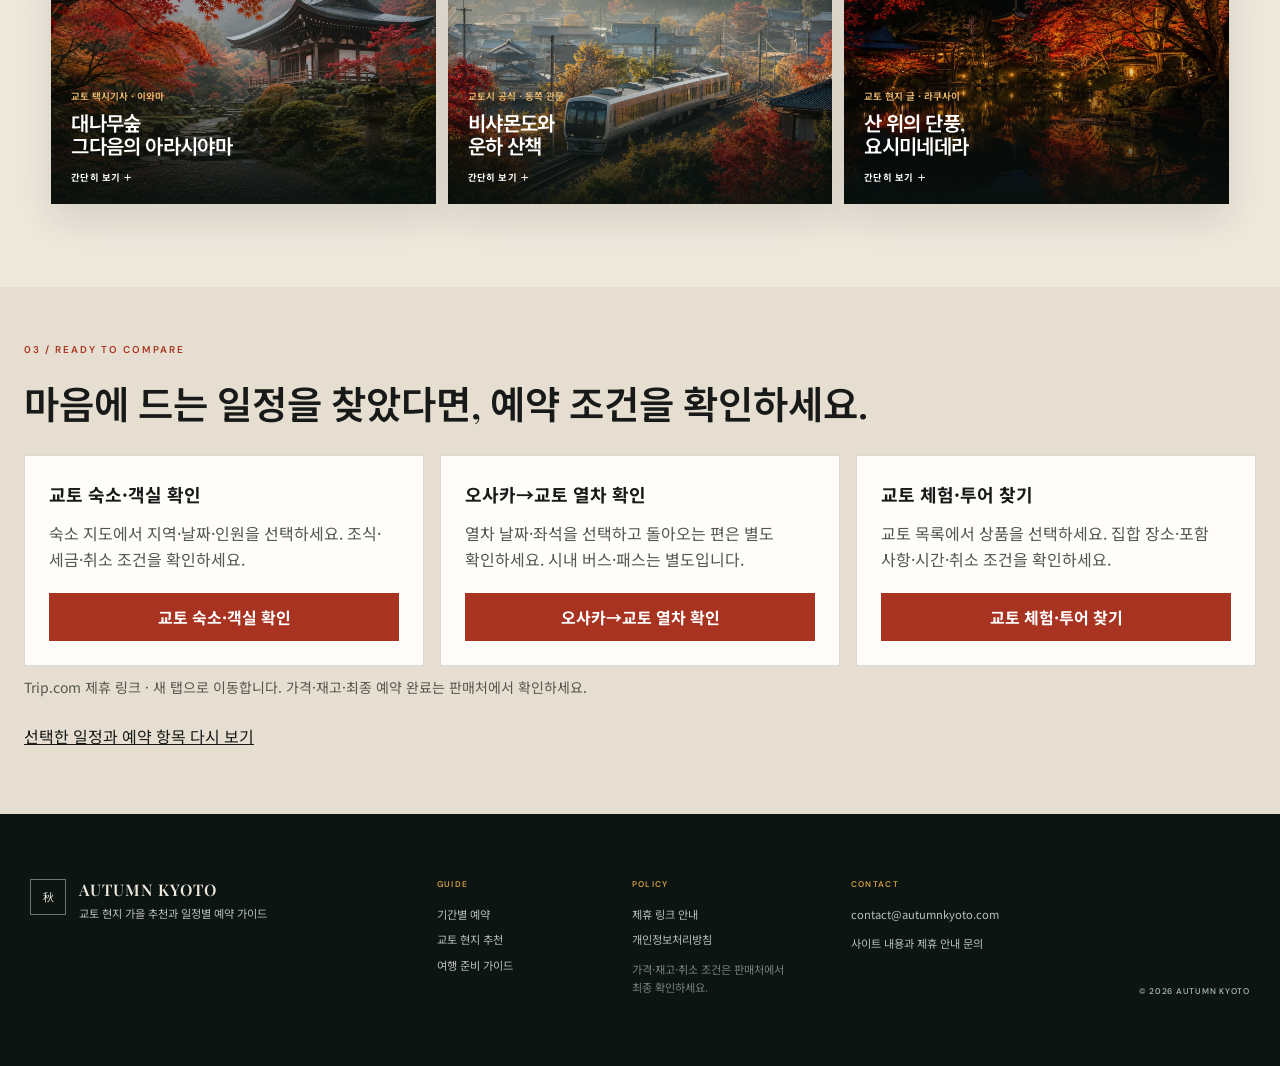
==== commit 17acc7b9: "Restore complete preview content after upload serialization error" ====
--- a/index.html
+++ b/index.html
@@ -30,7 +30,7 @@
   <link rel="preconnect" href="https://fonts.googleapis.com" />
   <link rel="preconnect" href="https://fonts.gstatic.com" crossorigin />
   <link href="https://fonts.googleapis.com/css2?family=DM+Sans:wght@400;500;600;700&family=Noto+Sans+KR:wght@400;500;600;700&family=Playfair+Display:wght@500;600;700&display=swap" rel="preload" as="style" onload="this.onload=null;this.rel='stylesheet'" />
-  <link rel="stylesheet" href="styles.css?v=20261003-1" />
+  <link rel="stylesheet" href="styles.css?v=20261003-2" />
   <script type="application/ld+json">
     {
       "@context": "https://schema.org",
@@ -81,7 +81,7 @@
         <div class="booking-top-copy"><span class="status-dot"></span><p>가격과 잔여 수량은 판매처에서 실시간으로 확인하세요. 인기 날짜는 무료 취소 가능한 상품부터 확보하는 편이 안전합니다.</p></div>
       </div>
 
-<div class="booking-choice"><h3>이번 여행에 무엇이 필요한가요?</h3><p>숙박은 숙소, 오사카 출발은 열차, 시간 지정 일정은 체험부터 확인하세요. 각 링크는 기존 Trip.com 검색·상품 목록으로 연결됩니다.</p><nav id="booking-shortcuts" aria-label="목적별 예약 항목 바로가기"></nav></div>
+
       <div class="duration-tabs" role="tablist" aria-label="여행 기간 선택">
         <button class="duration-tab active" role="tab" aria-selected="true" data-duration="day"><span>01</span><strong>당일치기</strong><small>숙박 없음</small><b>선택됨</b></button>
         <button class="duration-tab" role="tab" aria-selected="false" data-duration="1n2d"><span>02</span><strong>1박 2일</strong><small>숙박 1회</small><b>선택</b></button>
@@ -89,6 +89,7 @@
         <button class="duration-tab" role="tab" aria-selected="false" data-duration="3n4d"><span>04</span><strong>3박 4일</strong><small>숙박 3회</small><b>선택</b></button>
       </div>
 
+      <div class="booking-choice"><h3>이번 여행에 무엇이 필요한가요?</h3><p>숙박은 숙소, 오사카 출발은 열차, 시간 지정 일정은 체험부터 확인하세요. 각 링크는 기존 Trip.com 검색·상품 목록으로 연결됩니다.</p><nav id="booking-shortcuts" aria-label="목적별 예약 항목 바로가기"></nav></div>
       <div class="plan-dashboard" aria-live="polite">
         <aside class="plan-overview">
           <div class="overview-top"><p id="plan-label">DAY TRIP · EAST KYOTO</p><span id="plan-number">01</span></div>
@@ -175,7 +176,7 @@
     </section>
   </div>
 
-  <div class="booking-toast" id="booking-toast" role="status" aria-live="polite">예약 링크를 연결한 뒤 판매처로 이동합니다.</div>
+  <div class="booking-toast" id="booking-toast" role="status" aria-live="polite">예약 완료 여부는 판매처에서 확인하세요.</div>
   <footer><div class="footer-brand"><span>秋</span><div><strong>AUTUMN KYOTO</strong><p>교토 현지 가을 추천과 일정별 예약 가이드</p></div></div><div class="footer-links"><strong>GUIDE</strong><a href="#book">기간별 예약</a><a href="#local">교토 현지 추천</a><a href="kyoto-autumn-guide.html">여행 준비 가이드</a></div><div class="footer-links"><strong>POLICY</strong><a href="affiliate-disclosure.html">제휴 링크 안내</a><a href="privacy.html">개인정보처리방침</a><p>가격·재고·취소 조건은 판매처에서 최종 확인하세요.</p></div><div class="footer-links footer-contact"><strong>CONTACT</strong><a href="mailto:contact@autumnkyoto.com">contact@autumnkyoto.com</a><p>사이트 내용과 제휴 안내 문의</p></div><p class="copyright">© <span id="year"></span> AUTUMN KYOTO</p></footer>
   <script src="booking-details.js?v=20261003-1"></script>
   <script src="script.js?v=20261003-1"></script>
--- a/styles.css
+++ b/styles.css
@@ -186,3 +186,8 @@
 @media(max-width:860px){.booking-shell .plan-dashboard{grid-template-columns:minmax(0,1fr)}.booking-shell .booking-column{padding:28px 20px}.booking-return-grid{grid-template-columns:1fr}.booking-return{padding:40px 20px}.booking-shell .overview-image{height:120px}.booking-shell .plan-overview{padding:24px 20px}.booking-shell .plan-overview h3{margin-top:16px}}
 @media(max-width:540px){.booking-shell .product-card{grid-template-columns:minmax(0,1fr);padding:18px}.booking-shell .product-thumb{display:none}.booking-shell .product-action{grid-column:1}.booking-choice{padding:18px}.booking-choice h3{font-size:1.125rem}#booking-shortcuts{display:grid;grid-template-columns:1fr}#booking-shortcuts a{width:100%}.booking-shell .checkout-guide ul{grid-template-columns:1fr}.local-booking-links{grid-template-columns:1fr}.booking-toast{max-width:calc(100vw - 32px);width:max-content;font-size:.875rem;pointer-events:none}.menu-toggle{min-width:44px;min-height:44px}.place-modal .place-modal-image{min-height:150px;height:20svh}}
 @media(prefers-reduced-motion:reduce){html{scroll-behavior:auto}.booking-toast,.product-card{transition:none}}
+html[lang="ko"] body{word-break:keep-all;overflow-wrap:anywhere}
+html,body,main{min-width:0}
+a.booking-cta{width:100%}
+.booking-shell .osaka-stay-option p{font-size:1rem}.booking-shell .osaka-stay-option>a{font-size:1rem;min-height:48px}.booking-shell .osaka-stay-option small{font-size:.875rem}
+@media(max-width:540px){.hero h1{font-size:clamp(2rem,9vw,2.5rem)}.hero-content>p:not(.eyebrow),.hero-actions a{font-size:1rem}.booking-shell .product-card{padding:16px}.booking-shell .booking-column{padding:24px 16px}}
